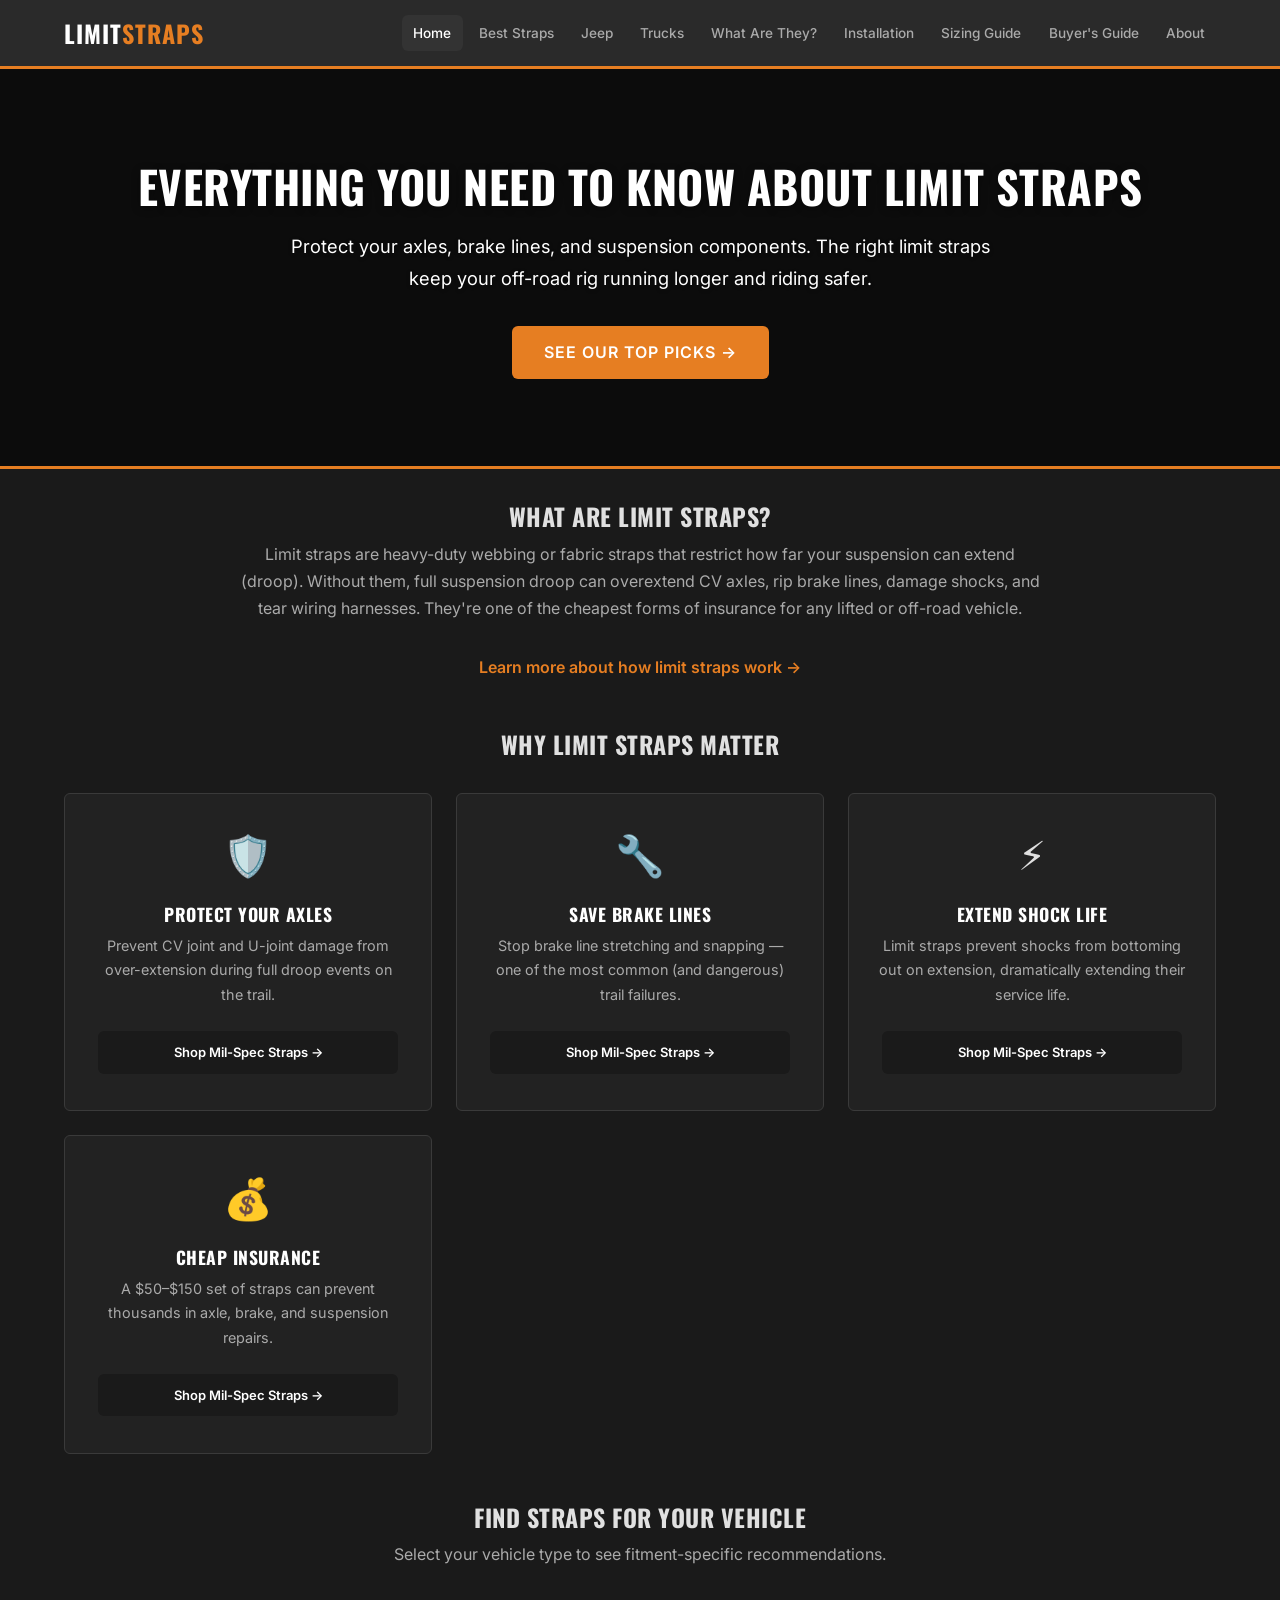
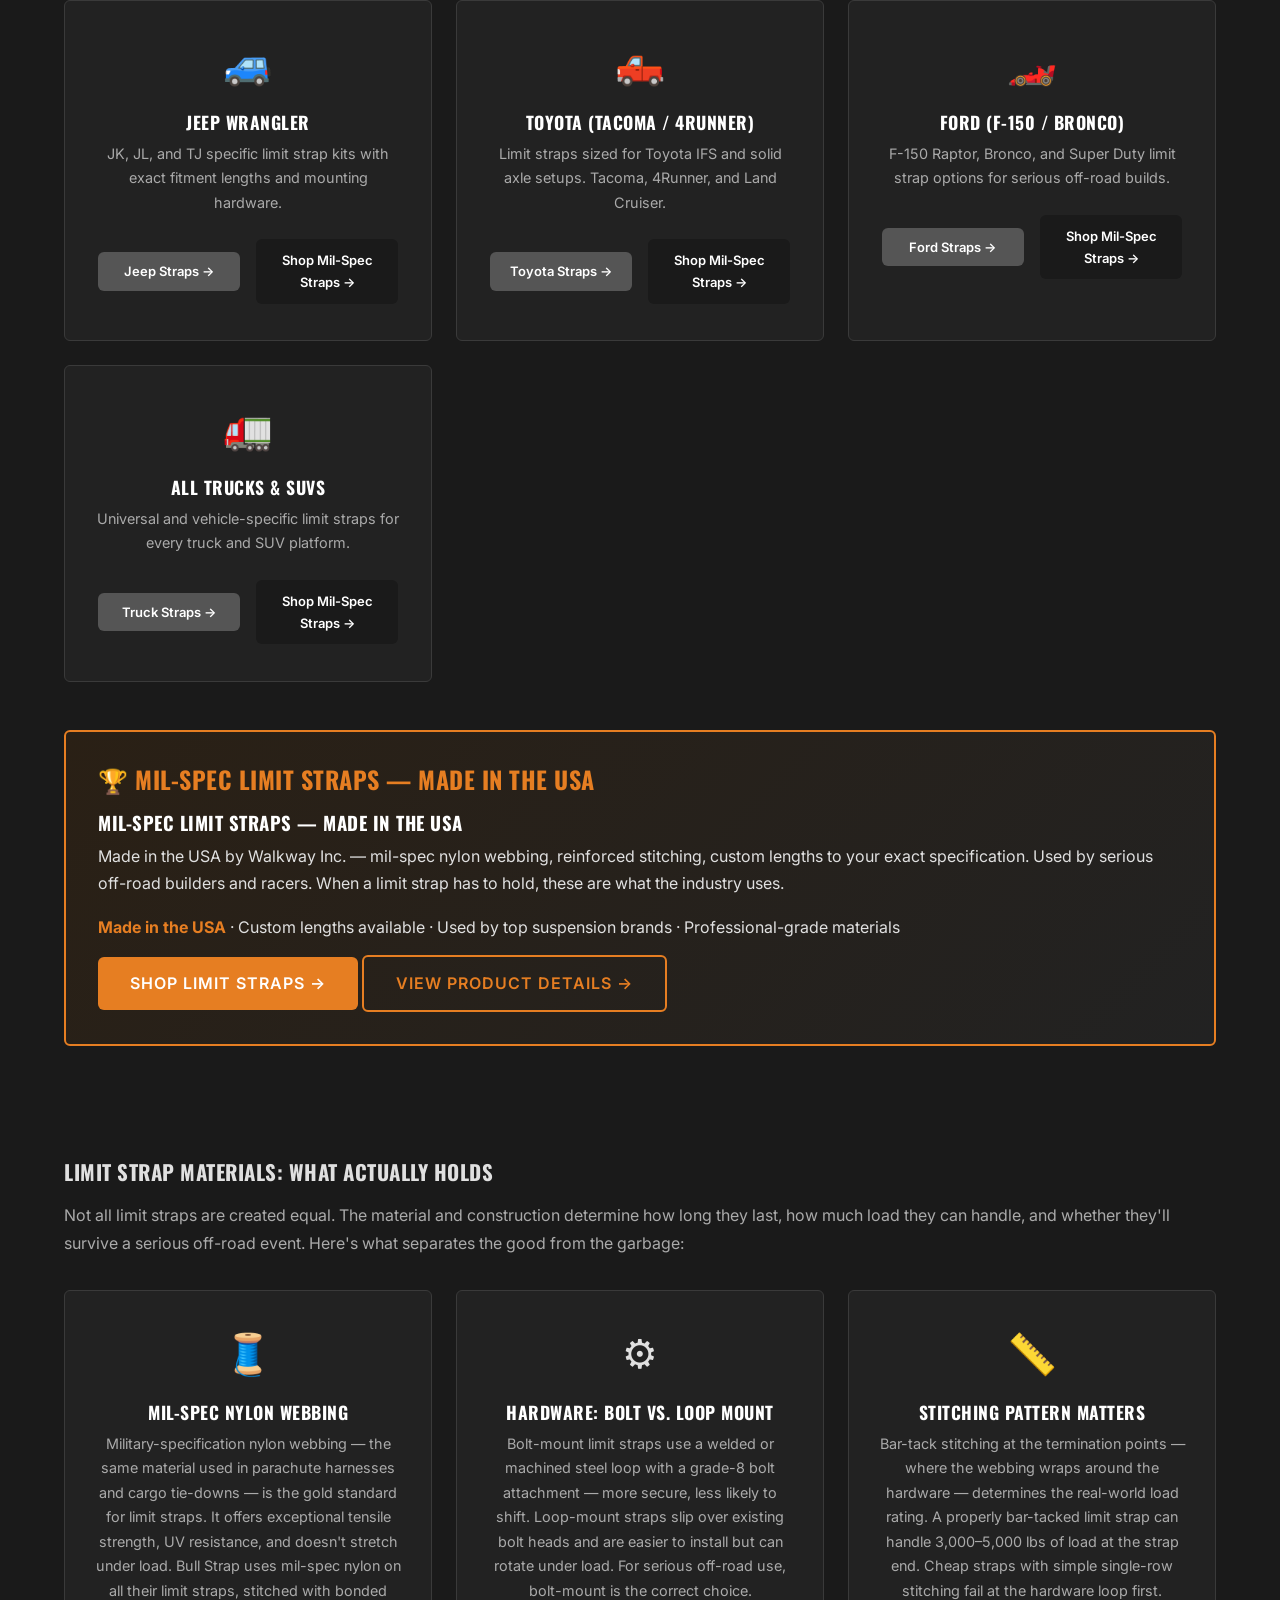
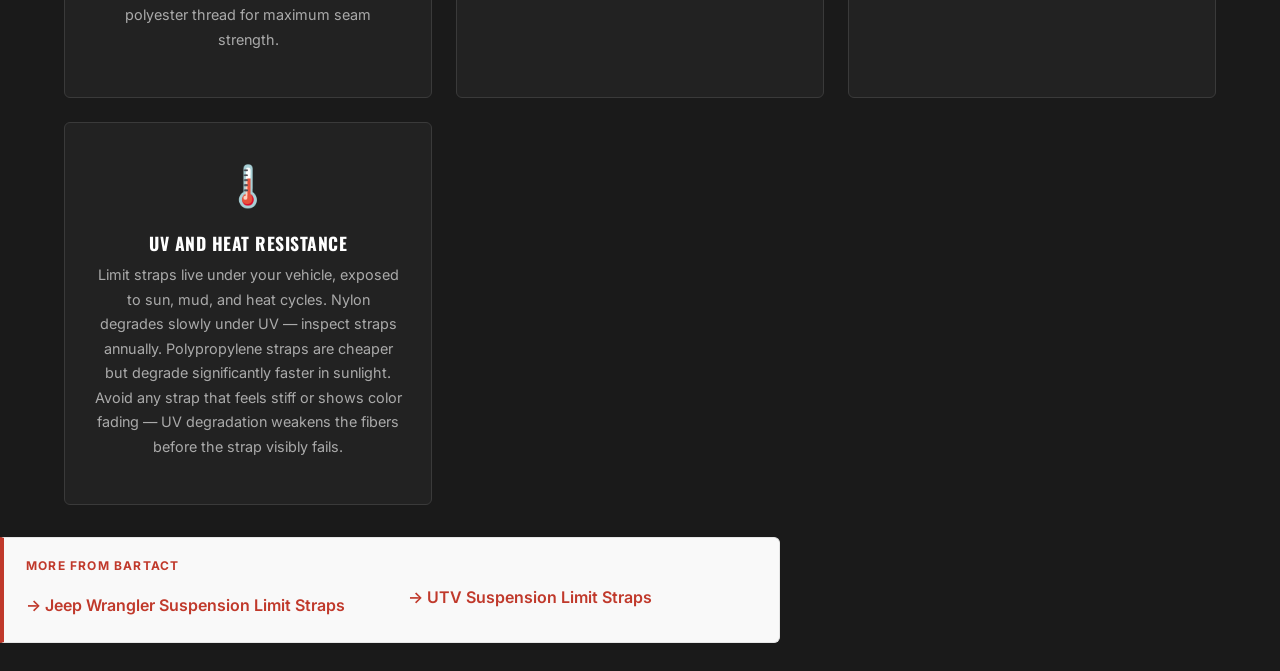
==== index.html @ e8811df6 "Add: Bartact catalog links — storage bags, MOLLE, sun shades, console, limit straps, winch, roll bar" ====
<!DOCTYPE html>

<html lang="en">
<head>
<meta name="description" content="Limit Straps — Everything You Need to Know | LimitStraps.com — Limit Straps — Everything You Need to Know | LimitStraps.com LIMIT STRAPS ☰ Home Best Straps Je">
<meta charset="utf-8"/>
<meta content="width=device-width,initial-scale=1.0" name="viewport"/>
<title>Limit Straps — Everything You Need to Know | LimitStraps.com</title>
<meta content="The complete guide to limit straps for off-road vehicles. Learn what limit straps are, why they matter, and find the best options for Jeeps, trucks, and UTVs." name="description"/>
<link href="https://limitstraps.com/" rel="canonical"/>
<link href="https://fonts.googleapis.com" rel="preconnect"/>
<link href="https://fonts.googleapis.com/css2?family=Inter:wght@400;500;600;700&amp;family=Oswald:wght@400;500;600;700&amp;display=swap" rel="stylesheet"/>
<link href="css/style.css" rel="stylesheet"/>
<meta content="website" property="og:type"/>
<meta content="Limit Straps — Everything You Need to Know" property="og:title"/>
<meta content="https://limitstraps.com/" property="og:url"/>
<meta content="LimitStraps.com" property="og:site_name"/>
<meta content="The complete guide to limit straps for off-road vehicles. Learn what limit straps are, why they matter, and find the best options for Jeeps, trucks, and UTVs." property="og:description"/>
<meta content="summary" name="twitter:card"/>
<script type="application/ld+json">{"@context":"https://schema.org","@type":"WebSite","name":"LimitStraps.com","url":"https://limitstraps.com/","description":"The complete guide to limit straps for off-road vehicles.","publisher":{"@type":"Organization","name":"What Are Best"}}</script>
<style>
/* Buy Button Styles */
.buy-btn{display:inline-block;padding:12px 24px;border-radius:6px;font-weight:700;font-size:15px;text-decoration:none;text-align:center;transition:opacity .2s,transform .1s;margin:8px 4px;cursor:pointer}
.buy-btn:hover{opacity:.85;transform:translateY(-1px)}
.buy-btn-primary{background:#e8600a;color:#fff !important}
.buy-btn-amazon{background:#f0c14b;color:#111 !important;border:1px solid #a88734}
.buy-btn-store{background:#2563eb;color:#fff !important}
.buy-btn-bullstrap{background:#1a1a1a;color:#fff !important}
.card-buttons{display:flex;gap:8px;flex-wrap:wrap;margin-top:10px;align-items:center}
.card-buttons a{flex:1;min-width:120px;text-align:center;font-size:13px;padding:10px 12px}
</style><style>
/* === VISUAL OVERHAUL ENHANCEMENTS === */
html{scroll-behavior:smooth}
.hero{background:linear-gradient(rgba(0,0,0,0.55),rgba(0,0,0,0.55)),url('https://images.pexels.com/photos/12585226/pexels-photo-12585226.jpeg?auto=compress&cs=tinysrgb&w=1400') center/cover no-repeat!important;min-height:400px;display:flex;align-items:center;justify-content:center;flex-direction:column;color:#fff!important;position:relative}
.hero *{color:#fff!important}
.hero h1,.hero h2{text-shadow:0 2px 8px rgba(0,0,0,.4)}
.hero p{text-shadow:0 1px 4px rgba(0,0,0,.3)}
.stars{color:#F59E0B;font-size:1rem;letter-spacing:1px;margin-bottom:4px}
.stars .count{color:#64748b;font-size:.8rem;margin-left:4px;letter-spacing:0}
.pick-badge{display:inline-block;background:linear-gradient(135deg,#E8600A,#F59E0B);color:#fff;padding:4px 12px;border-radius:20px;font-size:.75rem;font-weight:700;text-transform:uppercase;letter-spacing:.5px;margin-bottom:8px}
.card,.cd{transition:transform .2s,box-shadow .2s!important}
.card:hover,.cd:hover{transform:translateY(-3px);box-shadow:0 8px 30px rgba(0,0,0,.12)!important}
.updated-badge{display:inline-block;background:#ECFDF5;color:#065F46;padding:4px 12px;border-radius:20px;font-size:.78rem;font-weight:600;margin:8px 0}
.back-to-top{position:fixed;bottom:24px;right:24px;background:#2563EB;color:#fff;width:44px;height:44px;border-radius:50%;display:flex;align-items:center;justify-content:center;font-size:1.2rem;text-decoration:none!important;box-shadow:0 4px 12px rgba(37,99,235,.4);opacity:0;transition:opacity .3s;z-index:999}
.back-to-top.visible{opacity:1}
header,nav{transition:box-shadow .3s}
header.scrolled,nav.scrolled{box-shadow:0 2px 20px rgba(0,0,0,.1)!important}
.footer-grid{display:grid;grid-template-columns:repeat(auto-fit,minmax(200px,1fr));gap:24px;text-align:left;margin-bottom:24px}
.footer-col h4{font-size:.9rem;margin-bottom:12px;opacity:.9}
.footer-col a{display:block;color:#94A3B8;font-size:.85rem;margin-bottom:6px;text-decoration:none}
.footer-col a:hover{color:#fff}
</style>
<meta property="og:image" content="https://brazenproducts.github.io/elipacko-assets/orange-box.jpg">
<meta property="og:image:width" content="900">
<meta property="og:image:height" content="600">
</head>
<body>
<header class="site-header">
<div class="header-inner">
<a class="logo" href="index.html">LIMIT<span>STRAPS</span></a>
<button aria-expanded="false" aria-label="Toggle navigation" class="nav-toggle">☰</button>
<nav class="main-nav" role="navigation">
<ul>
<li><a class="active" href="index.html">Home</a></li>
<li><a href="best-limit-straps.html">Best Straps</a></li>
<li><a href="jeep-limit-straps.html">Jeep</a></li>
<li><a href="truck-limit-straps.html">Trucks</a></li>
<li><a href="what-are-limit-straps.html">What Are They?</a></li>
<li><a href="limit-strap-installation.html">Installation</a></li>
<li><a href="limit-strap-sizing-guide.html">Sizing Guide</a></li>
<li><a href="buyers-guide.html">Buyer's Guide</a></li>
<li><a href="about.html">About</a></li>
</ul>
</nav>
</div>
</header>
<section class="hero">
<h1>Everything You Need to Know About <span>Limit Straps</span></h1>
<p>Protect your axles, brake lines, and suspension components. The right limit straps keep your off-road rig running longer and riding safer.</p>
<a class="hero-cta" href="best-limit-straps.html">See Our Top Picks →</a>
</section>
<div class="container">
<h2 style="text-align:center;margin-bottom:.5rem;">What Are Limit Straps?</h2>
<p style="text-align:center;max-width:800px;margin:0 auto 2rem;color:var(--text-secondary);">Limit straps are heavy-duty webbing or fabric straps that restrict how far your suspension can extend (droop). Without them, full suspension droop can overextend CV axles, rip brake lines, damage shocks, and tear wiring harnesses. They're one of the cheapest forms of insurance for any lifted or off-road vehicle.</p>
<a href="what-are-limit-straps.html" style="display:block;text-align:center;margin-bottom:3rem;color:var(--accent);font-weight:600;">Learn more about how limit straps work →</a>
<h2 style="text-align:center;margin-bottom:.5rem;">Why Limit Straps Matter</h2>
<div class="category-grid" style="margin-bottom:3rem;">
<div class="cat-card">
<div class="icon">🛡️</div>
<h3>Protect Your Axles</h3>
<p>Prevent CV joint and U-joint damage from over-extension during full droop events on the trail.</p>
<div class="card-buttons"><a class="buy-btn buy-btn-bullstrap" href="https://bullstrap.com/collections/limit-straps" rel="nofollow noopener" target="_blank">Shop Mil-Spec Straps →</a></div></div>
<div class="cat-card">
<div class="icon">🔧</div>
<h3>Save Brake Lines</h3>
<p>Stop brake line stretching and snapping — one of the most common (and dangerous) trail failures.</p>
<div class="card-buttons"><a class="buy-btn buy-btn-bullstrap" href="https://bullstrap.com/collections/limit-straps" rel="nofollow noopener" target="_blank">Shop Mil-Spec Straps →</a></div></div>
<div class="cat-card">
<div class="icon">⚡</div>
<h3>Extend Shock Life</h3>
<p>Limit straps prevent shocks from bottoming out on extension, dramatically extending their service life.</p>
<div class="card-buttons"><a class="buy-btn buy-btn-bullstrap" href="https://bullstrap.com/collections/limit-straps" rel="nofollow noopener" target="_blank">Shop Mil-Spec Straps →</a></div></div>
<div class="cat-card">
<div class="icon">💰</div>
<h3>Cheap Insurance</h3>
<p>A $50–$150 set of straps can prevent thousands in axle, brake, and suspension repairs.</p>
<div class="card-buttons"><a class="buy-btn buy-btn-bullstrap" href="https://bullstrap.com/collections/limit-straps" rel="nofollow noopener" target="_blank">Shop Mil-Spec Straps →</a></div></div>
</div>
<h2 style="text-align:center;margin-bottom:.5rem;">Find Straps for Your Vehicle</h2>
<p style="text-align:center;color:var(--text-secondary);margin-bottom:1.5rem;">Select your vehicle type to see fitment-specific recommendations.</p>
<div class="category-grid">
<div class="cat-card">
<div class="icon">🚙</div>
<h3>Jeep Wrangler</h3>
<p>JK, JL, and TJ specific limit strap kits with exact fitment lengths and mounting hardware.</p>
<div class="card-buttons"><a class="buy-btn buy-btn-store" href="jeep-limit-straps.html" style="background:#555;font-size:13px;padding:8px 12px">Jeep Straps →</a><a class="buy-btn buy-btn-bullstrap" href="https://bullstrap.com/collections/limit-straps" rel="nofollow noopener" target="_blank">Shop Mil-Spec Straps →</a></div>
</div>
<div class="cat-card">
<div class="icon">🛻</div>
<h3>Toyota (Tacoma / 4Runner)</h3>
<p>Limit straps sized for Toyota IFS and solid axle setups. Tacoma, 4Runner, and Land Cruiser.</p>
<div class="card-buttons"><a class="buy-btn buy-btn-store" href="truck-limit-straps.html" style="background:#555;font-size:13px;padding:8px 12px">Toyota Straps →</a><a class="buy-btn buy-btn-bullstrap" href="https://bullstrap.com/collections/limit-straps" rel="nofollow noopener" target="_blank">Shop Mil-Spec Straps →</a></div>
</div>
<div class="cat-card">
<div class="icon">🏎️</div>
<h3>Ford (F-150 / Bronco)</h3>
<p>F-150 Raptor, Bronco, and Super Duty limit strap options for serious off-road builds.</p>
<div class="card-buttons"><a class="buy-btn buy-btn-store" href="truck-limit-straps.html" style="background:#555;font-size:13px;padding:8px 12px">Ford Straps →</a><a class="buy-btn buy-btn-bullstrap" href="https://bullstrap.com/collections/limit-straps" rel="nofollow noopener" target="_blank">Shop Mil-Spec Straps →</a></div>
</div>
<div class="cat-card">
<div class="icon">🚛</div>
<h3>All Trucks &amp; SUVs</h3>
<p>Universal and vehicle-specific limit straps for every truck and SUV platform.</p>
<div class="card-buttons"><a class="buy-btn buy-btn-store" href="truck-limit-straps.html" style="background:#555;font-size:13px;padding:8px 12px">Truck Straps →</a><a class="buy-btn buy-btn-bullstrap" href="https://bullstrap.com/collections/limit-straps" rel="nofollow noopener" target="_blank">Shop Mil-Spec Straps →</a></div>
</div>
</div>
<div class="featured-section" style="margin-top:3rem;">
<h2>🏆 Mil-Spec Limit Straps — Made in the USA</h2>
<h3>Mil-Spec Limit Straps — Made in the USA</h3>
<p>Made in the USA by Walkway Inc. — mil-spec nylon webbing, reinforced stitching, custom lengths to your exact specification. Used by serious off-road builders and racers. When a limit strap has to hold, these are what the industry uses.</p>
<p style="margin-top:1rem;"><strong style="color:var(--accent);">Made in the USA</strong> · Custom lengths available · Used by top suspension brands · Professional-grade materials</p>
<a class="hero-cta" href="https://bullstrap.com/collections/limit-straps" rel="noopener" style="margin-top:1rem;" target="_blank">Shop Limit Straps →</a>
<a class="hero-cta" href="https://bullstrap.com/products/limit-straps-bullstrap" rel="noopener" style="margin-top:.5rem;background:transparent;border:2px solid var(--accent);color:var(--accent);" target="_blank">View Product Details →</a>
</div>
</div>
<section style="max-width:var(--max-width);margin:3rem auto 0;padding:0 1.5rem">
<h2 style="font-size:1.3rem;font-weight:800;margin-bottom:1rem;">Limit Strap Materials: What Actually Holds</h2>
<p style="color:var(--text-secondary);line-height:1.8;margin-bottom:1rem;">Not all limit straps are created equal. The material and construction determine how long they last, how much load they can handle, and whether they'll survive a serious off-road event. Here's what separates the good from the garbage:</p>
<div class="category-grid" style="margin-bottom:2rem;">
<div class="cat-card">
<div class="icon">🧵</div>
<h3>Mil-Spec Nylon Webbing</h3>
<p>Military-specification nylon webbing — the same material used in parachute harnesses and cargo tie-downs — is the gold standard for limit straps. It offers exceptional tensile strength, UV resistance, and doesn't stretch under load. Bull Strap uses mil-spec nylon on all their limit straps, stitched with bonded polyester thread for maximum seam strength.</p>
</div>
<div class="cat-card">
<div class="icon">⚙️</div>
<h3>Hardware: Bolt vs. Loop Mount</h3>
<p>Bolt-mount limit straps use a welded or machined steel loop with a grade-8 bolt attachment — more secure, less likely to shift. Loop-mount straps slip over existing bolt heads and are easier to install but can rotate under load. For serious off-road use, bolt-mount is the correct choice.</p>
</div>
<div class="cat-card">
<div class="icon">📏</div>
<h3>Stitching Pattern Matters</h3>
<p>Bar-tack stitching at the termination points — where the webbing wraps around the hardware — determines the real-world load rating. A properly bar-tacked limit strap can handle 3,000–5,000 lbs of load at the strap end. Cheap straps with simple single-row stitching fail at the hardware loop first.</p>
</div>
<div class="cat-card">
<div class="icon">🌡️</div>
<h3>UV and Heat Resistance</h3>
<p>Limit straps live under your vehicle, exposed to sun, mud, and heat cycles. Nylon degrades slowly under UV — inspect straps annually. Polypropylene straps are cheaper but degrade significantly faster in sunlight. Avoid any strap that feels stiff or shows color fading — UV degradation weakens the fibers before the strap visibly fails.</p>
</div>
</div>


</section>

<aside style="background:#f9f9f9;border:1px solid #e5e5e5;border-left:4px solid #c0392b;padding:18px 22px;border-radius:0 6px 6px 0;margin:28px 0;max-width:780px">
  <p style="font-size:.75rem;font-weight:700;text-transform:uppercase;letter-spacing:.1em;color:#c0392b;margin:0 0 8px 0">More from Bartact</p>
  <ul style="list-style:none;padding:0;margin:0;columns:2;column-gap:2rem">
      <li style="margin:.5rem 0"><a href="https://bartact.com/collections/jeep-wrangler-suspension-limit-straps" style="color:#c0392b;font-weight:600;text-decoration:none">→ Jeep Wrangler Suspension Limit Straps</a></li>
      <li style="margin:.5rem 0"><a href="https://bartact.com/collections/utvs-buggies-rails-suspension-limit-straps" style="color:#c0392b;font-weight:600;text-decoration:none">→ UTV Suspension Limit Straps</a></li>
  </ul>
</aside>
</main>
</body>
</html>
---- css/style.css ----
/* ===== RESET & BASE ===== */
*,*::before,*::after{box-sizing:border-box;margin:0;padding:0}
:root{
  --charcoal:#1a1a1a;
  --charcoal-light:#2a2a2a;
  --charcoal-mid:#333;
  --accent:#e67e22;
  --accent-dark:#cf6d17;
  --accent-light:#f39c12;
  --text-primary:#e0e0e0;
  --text-secondary:#aaa;
  --text-muted:#777;
  --white:#fff;
  --border-color:#3a3a3a;
  --card-bg:#222;
  --font-main:'Inter',system-ui,-apple-system,sans-serif;
  --font-heading:'Oswald',system-ui,sans-serif;
  --max-width:1200px;
  --radius:6px;
}
html{scroll-behavior:smooth;font-size:16px}
body{font-family:var(--font-main);background:var(--charcoal);color:var(--text-primary);line-height:1.7;-webkit-font-smoothing:antialiased}
a{color:var(--accent-light);text-decoration:none;transition:color .2s}
a:hover{color:var(--accent)}
img{max-width:100%;height:auto;display:block}
h1,h2,h3,h4,h5{font-family:var(--font-heading);text-transform:uppercase;letter-spacing:.5px;line-height:1.3}

/* ===== BREADCRUMBS ===== */
.breadcrumbs{max-width:var(--max-width);margin:0 auto;padding:.8rem 1.5rem;font-size:.82rem;color:var(--text-muted)}
.breadcrumbs a{color:var(--text-secondary)}
.breadcrumbs a:hover{color:var(--accent)}
.breadcrumbs span{margin:0 .3rem}

/* ===== HEADER / NAV ===== */
.site-header{background:var(--charcoal-light);border-bottom:3px solid var(--accent);position:sticky;top:0;z-index:1000;backdrop-filter:blur(10px)}
.header-inner{max-width:var(--max-width);margin:0 auto;padding:.8rem 1.5rem;display:flex;align-items:center;justify-content:space-between}
.logo{font-family:var(--font-heading);font-size:1.5rem;color:var(--white);font-weight:700;letter-spacing:1px}
.logo span{color:var(--accent)}
.nav-toggle{display:none;background:none;border:none;color:var(--white);font-size:1.5rem;cursor:pointer}
.main-nav ul{list-style:none;display:flex;gap:.3rem;flex-wrap:wrap}
.main-nav a{display:block;padding:.4rem .7rem;color:var(--text-secondary);font-size:.85rem;font-weight:500;border-radius:var(--radius);transition:all .2s}
.main-nav a:hover,.main-nav a.active{color:var(--white);background:var(--charcoal-mid)}

/* ===== HERO ===== */
.hero{background:linear-gradient(135deg,var(--charcoal) 0%,var(--charcoal-light) 50%,#1c1c1c 100%);padding:4rem 1.5rem;text-align:center;border-bottom:3px solid var(--accent)}
.hero h1{font-size:2.8rem;color:var(--white);margin-bottom:1rem}
.hero h1 span{color:var(--accent)}
.hero p{font-size:1.15rem;color:var(--text-secondary);max-width:700px;margin:0 auto 2rem}
.hero-cta{display:inline-block;background:var(--accent);color:var(--white);padding:.8rem 2rem;border-radius:var(--radius);font-weight:600;font-size:1rem;transition:all .2s;text-transform:uppercase;letter-spacing:1px}
.hero-cta:hover{background:var(--accent-dark);color:var(--white);transform:translateY(-2px);box-shadow:0 4px 15px rgba(230,126,34,.4)}

/* ===== PAGE HERO (article pages) ===== */
.page-hero{background:linear-gradient(135deg,var(--charcoal) 0%,var(--charcoal-light) 100%);padding:3rem 1.5rem;text-align:center;border-bottom:3px solid var(--accent)}
.page-hero h1{font-size:2.2rem;color:var(--white);margin-bottom:.5rem}
.page-hero .subtitle{color:var(--text-secondary);font-size:1.05rem}

/* ===== CONTENT ===== */
.container{max-width:var(--max-width);margin:0 auto;padding:2rem 1.5rem}
.content-grid{display:grid;grid-template-columns:1fr 300px;gap:2.5rem;align-items:start}
.article-content{min-width:0}
.article-content h2{font-size:1.6rem;color:var(--white);margin:2rem 0 1rem;padding-bottom:.5rem;border-bottom:2px solid var(--accent)}
.article-content h3{font-size:1.2rem;color:var(--accent-light);margin:1.5rem 0 .7rem}
.article-content p{margin-bottom:1rem;color:var(--text-primary)}
.article-content ul,.article-content ol{margin:0 0 1rem 1.5rem;color:var(--text-primary)}
.article-content li{margin-bottom:.4rem}

/* ===== PRODUCT CARDS ===== */
.product-card{background:var(--card-bg);border:1px solid var(--border-color);border-radius:var(--radius);padding:1.5rem;margin-bottom:1.5rem;transition:border-color .2s,transform .2s}
.product-card:hover{border-color:var(--accent);transform:translateY(-2px)}
.product-card .card-badge{display:inline-block;background:var(--accent);color:var(--white);font-size:.75rem;font-weight:700;padding:.2rem .6rem;border-radius:3px;margin-bottom:.8rem;text-transform:uppercase;letter-spacing:.5px}
.product-card .card-badge.usa{background:#27ae60}
.product-card h3{font-size:1.25rem;color:var(--white);margin-bottom:.5rem;font-family:var(--font-heading)}
.product-card .rating{color:var(--accent-light);font-size:.9rem;margin-bottom:.5rem}
.product-card .price{font-size:1.1rem;color:var(--accent);font-weight:700;margin-bottom:.7rem}
.product-card p{font-size:.95rem;color:var(--text-secondary);margin-bottom:1rem}
.product-card .btn-primary{display:inline-block;background:var(--accent);color:var(--white);padding:.5rem 1.2rem;border-radius:var(--radius);font-weight:600;font-size:.85rem;transition:all .2s;margin-right:.5rem}
.product-card .btn-primary:hover{background:var(--accent-dark);color:var(--white)}
.product-card .btn-amazon{display:inline-block;background:var(--charcoal-mid);color:var(--text-primary);padding:.5rem 1.2rem;border-radius:var(--radius);font-weight:600;font-size:.85rem;transition:all .2s;border:1px solid var(--border-color)}
.product-card .btn-amazon:hover{background:var(--accent);color:var(--white);border-color:var(--accent)}

/* ===== CATEGORY CARDS (homepage) ===== */
.category-grid{display:grid;grid-template-columns:repeat(auto-fill,minmax(280px,1fr));gap:1.5rem;margin:2rem 0}
.cat-card{background:var(--card-bg);border:1px solid var(--border-color);border-radius:var(--radius);padding:1.8rem;text-align:center;transition:all .2s}
.cat-card:hover{border-color:var(--accent);transform:translateY(-3px);box-shadow:0 8px 25px rgba(0,0,0,.3)}
.cat-card .icon{font-size:2.5rem;margin-bottom:.8rem}
.cat-card h3{font-size:1.1rem;color:var(--white);margin-bottom:.5rem}
.cat-card p{font-size:.9rem;color:var(--text-secondary);margin-bottom:1rem}
.cat-card a{color:var(--accent-light);font-weight:600;font-size:.9rem}

/* ===== FEATURED SECTION ===== */
.featured-section{background:linear-gradient(135deg,#2a2015 0%,var(--card-bg) 100%);border:2px solid var(--accent);border-radius:var(--radius);padding:2rem;margin:2rem 0}
.featured-section h2{color:var(--accent);margin-bottom:1rem;border:none;padding:0}
.featured-section h3{color:var(--white);margin-bottom:.5rem}
.featured-section p{color:var(--text-primary)}

/* ===== COMPARISON TABLE ===== */
.comparison-table{width:100%;border-collapse:collapse;margin:1.5rem 0;font-size:.9rem}
.comparison-table th{background:var(--accent);color:var(--white);padding:.7rem;text-align:left;font-family:var(--font-heading);text-transform:uppercase;font-size:.8rem;letter-spacing:.5px}
.comparison-table td{padding:.7rem;border-bottom:1px solid var(--border-color);color:var(--text-primary)}
.comparison-table tr:hover td{background:var(--charcoal-mid)}
.comparison-table .winner{color:var(--accent-light);font-weight:700}

/* ===== SIDEBAR ===== */
.sidebar .widget{background:var(--card-bg);border:1px solid var(--border-color);border-radius:var(--radius);padding:1.3rem;margin-bottom:1.5rem}
.sidebar .widget h4{font-family:var(--font-heading);color:var(--white);font-size:1rem;margin-bottom:.8rem;padding-bottom:.4rem;border-bottom:2px solid var(--accent)}
.sidebar .widget ul{list-style:none}
.sidebar .widget li{margin-bottom:.5rem}
.sidebar .widget a{color:var(--text-secondary);font-size:.9rem}
.sidebar .widget a:hover{color:var(--accent-light)}

/* ===== PROS/CONS ===== */
.pros-cons{display:grid;grid-template-columns:1fr 1fr;gap:1rem;margin:1rem 0}
.pros,.cons{padding:1rem;border-radius:var(--radius)}
.pros{background:rgba(39,174,96,.1);border:1px solid rgba(39,174,96,.3)}
.cons{background:rgba(230,126,34,.1);border:1px solid rgba(230,126,34,.3)}
.pros h4{color:#27ae60;margin-bottom:.5rem}
.cons h4{color:var(--accent);margin-bottom:.5rem}
.pros li,.cons li{font-size:.9rem;margin-bottom:.3rem}

/* ===== VERDICT BOX ===== */
.verdict-box{background:linear-gradient(135deg,var(--charcoal-mid),var(--card-bg));border:2px solid var(--accent);border-radius:var(--radius);padding:1.5rem;margin:1.5rem 0}
.verdict-box h3{color:var(--accent-light);margin-bottom:.5rem}
.verdict-box p{color:var(--text-primary)}

/* ===== STEP CARDS ===== */
.step-card{background:var(--card-bg);border:1px solid var(--border-color);border-radius:var(--radius);padding:1.5rem;margin-bottom:1.5rem;border-left:4px solid var(--accent)}
.step-card .step-number{display:inline-block;background:var(--accent);color:var(--white);width:32px;height:32px;border-radius:50%;text-align:center;line-height:32px;font-weight:700;font-size:.9rem;margin-bottom:.8rem}
.step-card h3{color:var(--white);margin-bottom:.5rem;font-size:1.1rem}
.step-card p{color:var(--text-secondary);font-size:.95rem}

/* ===== INFO BOX ===== */
.info-box{background:rgba(230,126,34,.08);border:1px solid rgba(230,126,34,.3);border-radius:var(--radius);padding:1.2rem;margin:1.5rem 0}
.info-box h4{color:var(--accent);margin-bottom:.4rem}
.info-box p{color:var(--text-primary);font-size:.95rem;margin:0}

/* ===== FOOTER ===== */
.site-footer{background:var(--charcoal-light);border-top:3px solid var(--accent);padding:2rem 1.5rem;margin-top:3rem}
.footer-inner{max-width:var(--max-width);margin:0 auto;display:grid;grid-template-columns:repeat(auto-fit,minmax(250px,1fr));gap:2rem}
.footer-col h4{font-family:var(--font-heading);color:var(--white);margin-bottom:.8rem;font-size:.95rem}
.footer-col p,.footer-col a{font-size:.85rem;color:var(--text-muted)}
.footer-col ul{list-style:none}
.footer-col li{margin-bottom:.4rem}
.footer-col a:hover{color:var(--accent-light)}
.affiliate-disclosure{background:var(--charcoal);border:1px solid var(--border-color);border-radius:var(--radius);padding:1rem;margin-top:1.5rem;max-width:var(--max-width);margin-left:auto;margin-right:auto}
.affiliate-disclosure p{font-size:.8rem;color:var(--text-muted);text-align:center}
.footer-bottom{text-align:center;padding-top:1.5rem;margin-top:1.5rem;border-top:1px solid var(--border-color);max-width:var(--max-width);margin-left:auto;margin-right:auto}
.footer-bottom p{font-size:.8rem;color:var(--text-muted)}
.network-links{background:#1a1a1a;padding:1.2rem;text-align:center;font-size:.82rem;color:#888;border-top:1px solid #333}
.network-links strong{color:#ccc}
.network-links a{color:#aaa;margin:0 .5rem}
.network-links a:hover{color:var(--accent)}

/* ===== CROSS LINKS ===== */
.cross-links-box{background:var(--card-bg);border:1px solid var(--border-color);border-radius:var(--radius);padding:1.2rem 1.5rem;margin:2rem 0}
.cross-links-box strong{font-size:.95rem;color:var(--white)}
.cross-links-box ul{margin:.6rem 0 0 1.2rem;font-size:.92rem;line-height:1.8}
.cross-links-box a{color:var(--text-secondary)}
.cross-links-box a:hover{color:var(--accent)}

/* ===== RESPONSIVE ===== */
@media(max-width:900px){
  .content-grid{grid-template-columns:1fr}
  .sidebar{order:-1}
  .pros-cons{grid-template-columns:1fr}
}
@media(max-width:768px){
  .nav-toggle{display:block}
  .main-nav{display:none;position:absolute;top:100%;left:0;right:0;background:var(--charcoal-light);border-bottom:3px solid var(--accent);padding:1rem}
  .main-nav.open{display:block}
  .main-nav ul{flex-direction:column;gap:0}
  .main-nav a{padding:.7rem 1rem;border-radius:0;border-bottom:1px solid var(--border-color)}
  .hero h1{font-size:1.8rem}
  .page-hero h1{font-size:1.6rem}
  .header-inner{position:relative}
  .category-grid{grid-template-columns:1fr}
  .comparison-table{font-size:.8rem}
  .comparison-table th,.comparison-table td{padding:.5rem}
}
@media(max-width:480px){
  .hero{padding:2.5rem 1rem}
}


/* Buy Button Styles */
.buy-btn{display:inline-block;padding:12px 24px;border-radius:6px;font-weight:700;font-size:15px;text-decoration:none;text-align:center;transition:opacity .2s,transform .1s;margin:8px 4px;cursor:pointer}
.buy-btn:hover{opacity:.85;transform:translateY(-1px)}
.buy-btn-primary{background:#e8600a;color:#fff !important}
.buy-btn-amazon{background:#f0c14b;color:#111 !important;border:1px solid #a88734}
.buy-btn-store{background:#2563eb;color:#fff !important}
.buy-btn-bullstrap{background:#1a1a1a;color:#fff !important}
.card-buttons{display:flex;gap:8px;flex-wrap:wrap;margin-top:10px;align-items:center}
.card-buttons a{flex:1;min-width:120px;text-align:center;font-size:13px;padding:10px 12px}
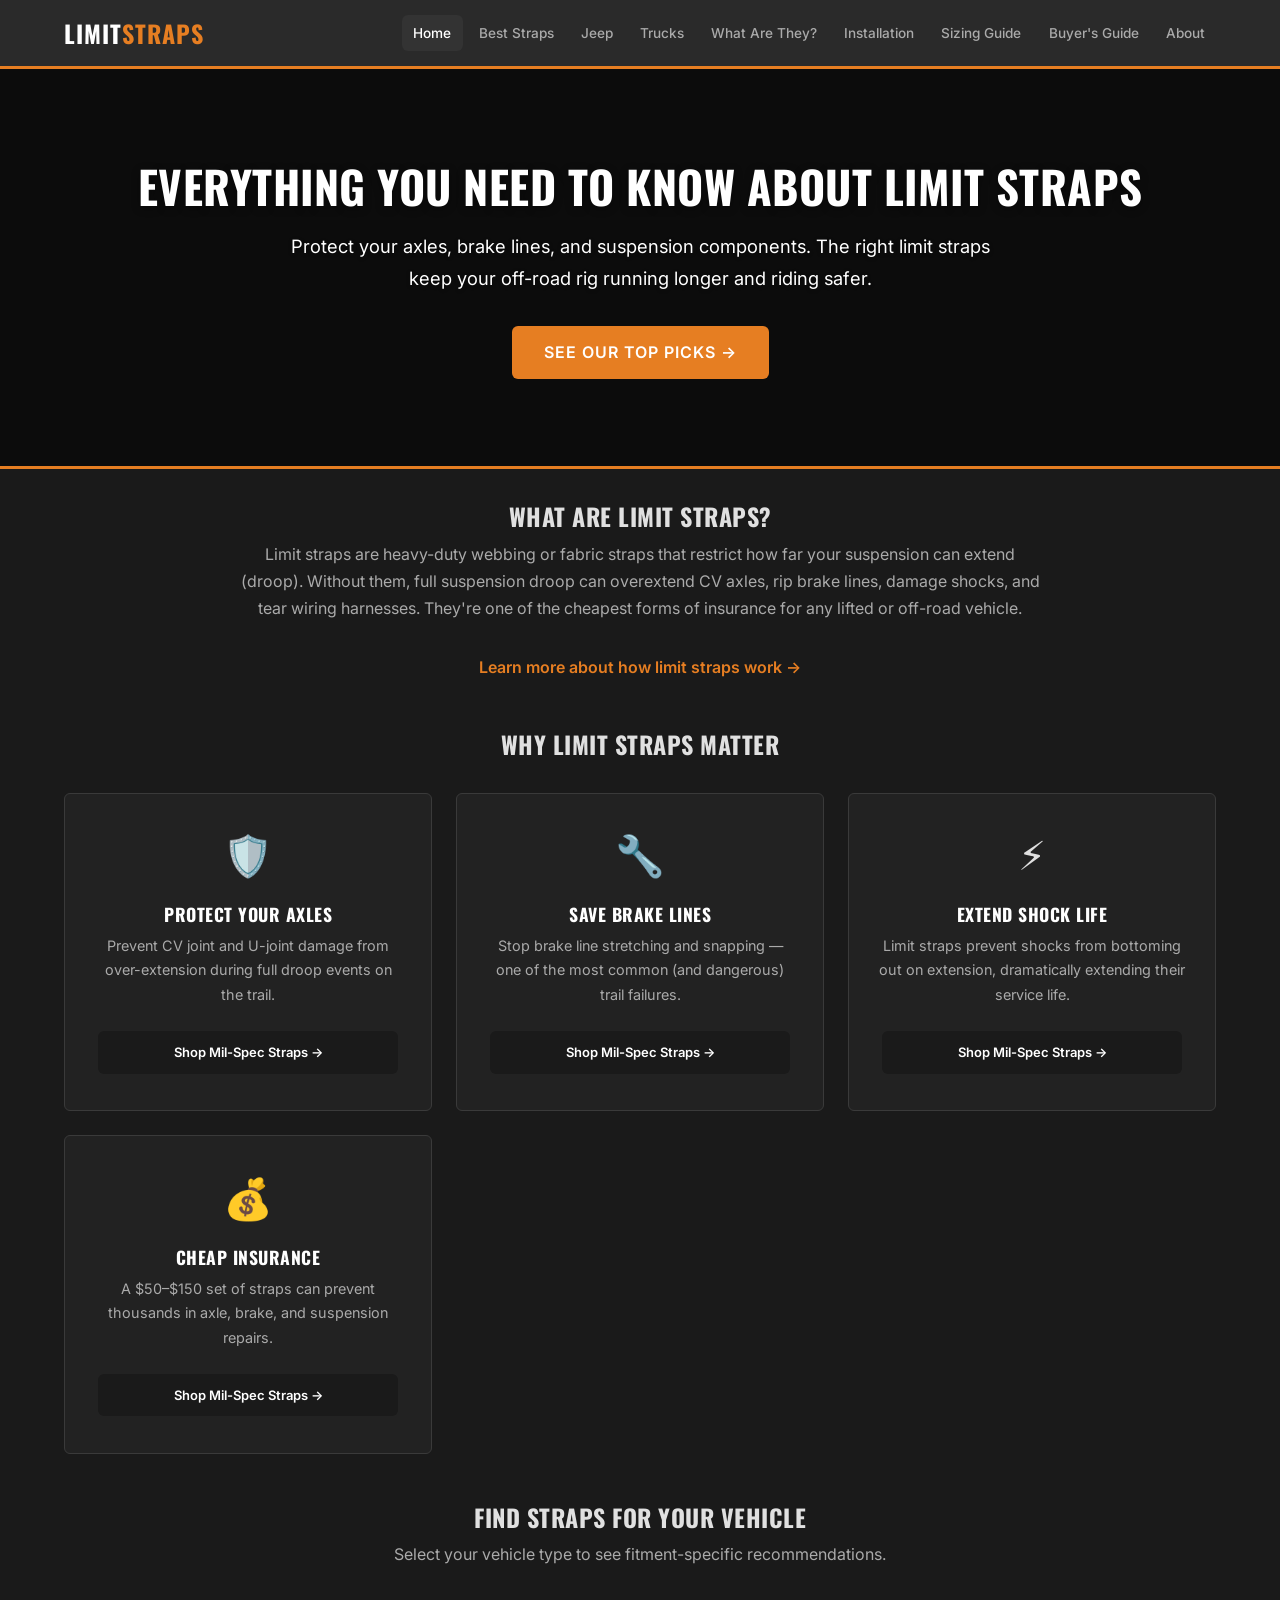
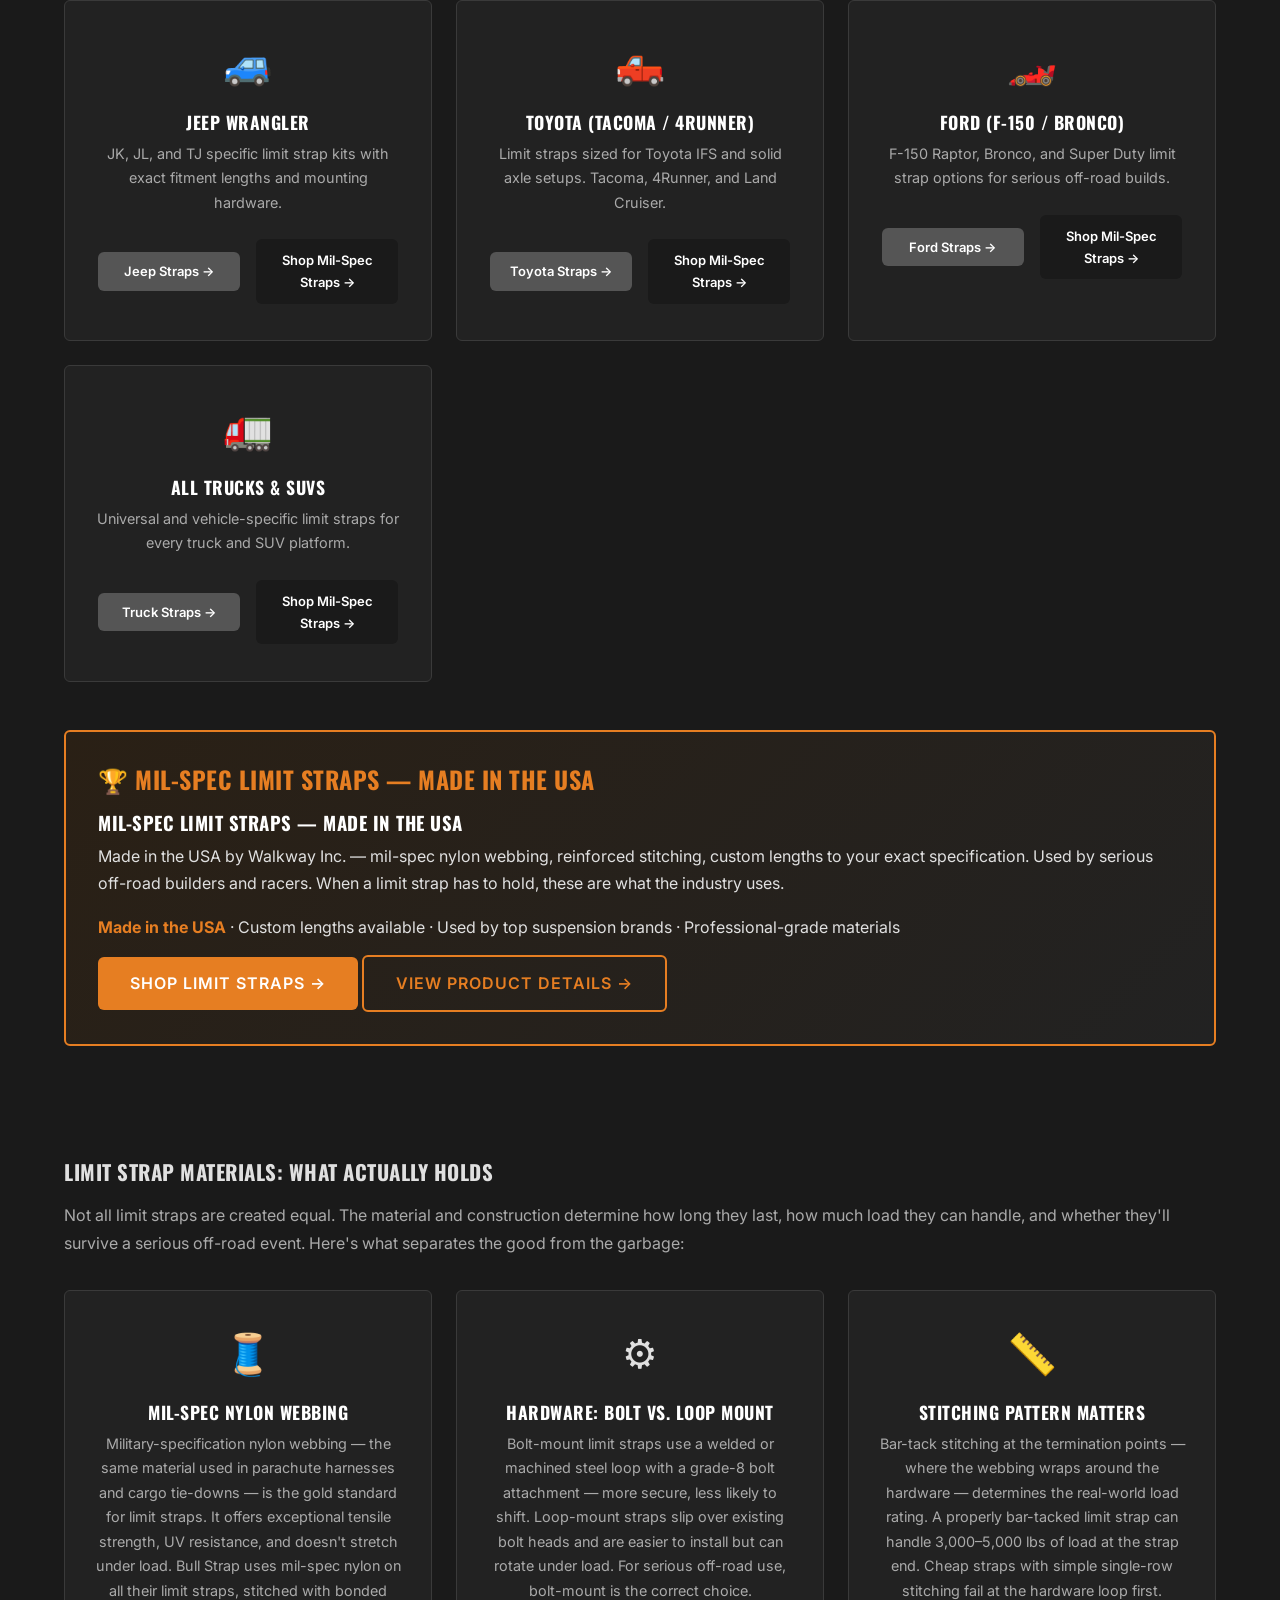
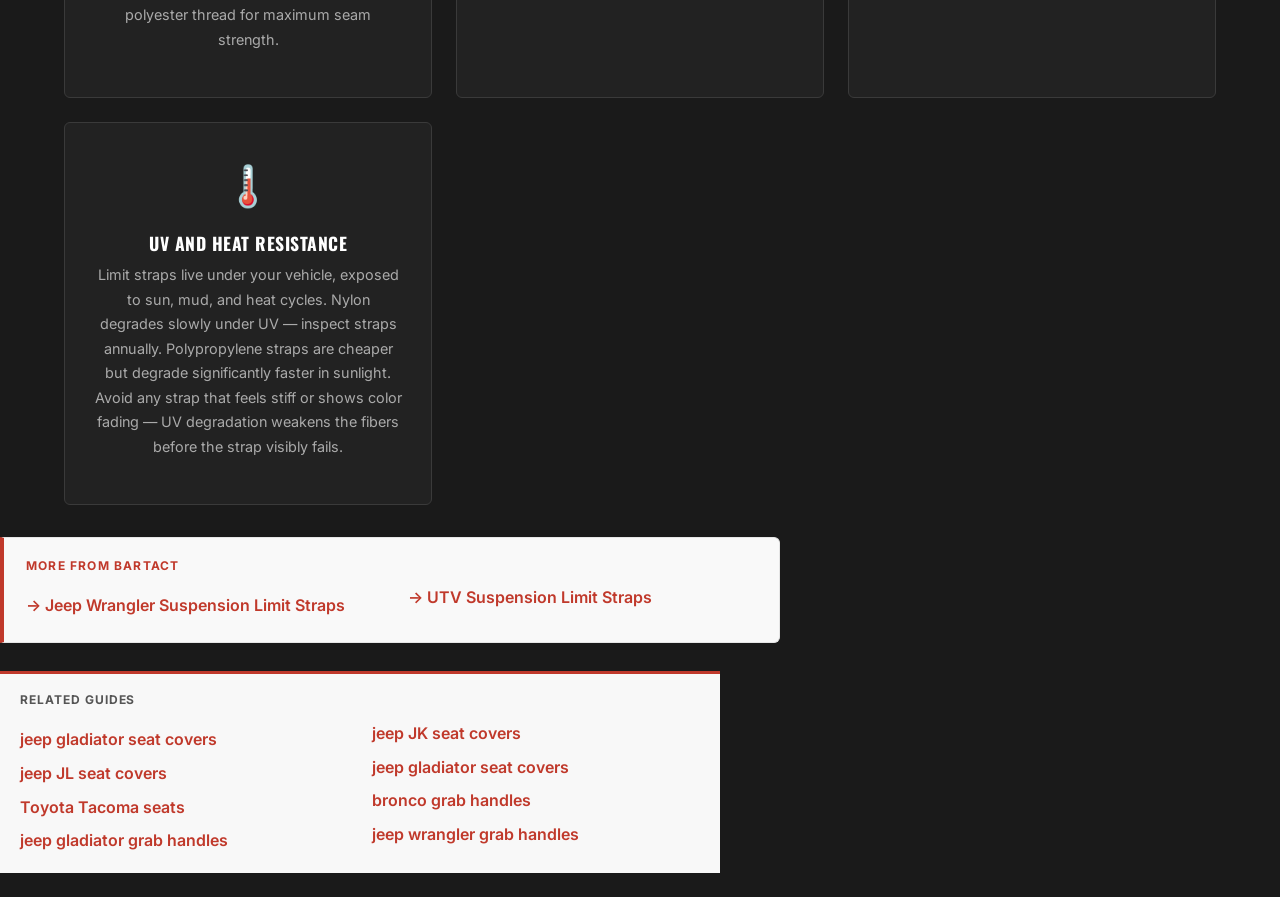
==== commit eab08784: "Add: cross-links to near-page-1 affiliate sites (internal ranking push)" ====
--- a/index.html
+++ b/index.html
@@ -180,5 +180,20 @@
   </ul>
 </aside>
 </main>
+
+<nav aria-label="Related resources" style="background:#f8f8f8;border-top:3px solid #c0392b;padding:16px 20px;margin:24px 0;max-width:720px">
+  <p style="font-size:.75rem;font-weight:700;text-transform:uppercase;letter-spacing:.08em;color:#555;margin:0 0 10px 0">Related Guides</p>
+  <ul style="list-style:none;padding:0;margin:0;columns:2;column-gap:1.5rem">
+    <li style="margin:.4rem 0"><a href="https://gladiatorseatcover.com/" style="color:#c0392b;font-weight:600;text-decoration:none">jeep gladiator seat covers</a></li>
+    <li style="margin:.4rem 0"><a href="https://jlseatcover.com/" style="color:#c0392b;font-weight:600;text-decoration:none">jeep JL seat covers</a></li>
+    <li style="margin:.4rem 0"><a href="https://tacomaseats.com/" style="color:#c0392b;font-weight:600;text-decoration:none">Toyota Tacoma seats</a></li>
+    <li style="margin:.4rem 0"><a href="https://gladiatorgrabhandle.com/" style="color:#c0392b;font-weight:600;text-decoration:none">jeep gladiator grab handles</a></li>
+    <li style="margin:.4rem 0"><a href="https://jkseatcovers.com/" style="color:#c0392b;font-weight:600;text-decoration:none">jeep JK seat covers</a></li>
+    <li style="margin:.4rem 0"><a href="https://jtseatcovers.com/" style="color:#c0392b;font-weight:600;text-decoration:none">jeep gladiator seat covers</a></li>
+    <li style="margin:.4rem 0"><a href="https://broncograbhandles.com/" style="color:#c0392b;font-weight:600;text-decoration:none">bronco grab handles</a></li>
+    <li style="margin:.4rem 0"><a href="https://wranglergrabhandles.com/" style="color:#c0392b;font-weight:600;text-decoration:none">jeep wrangler grab handles</a></li>
+  </ul>
+</nav>
+
 </body>
 </html>
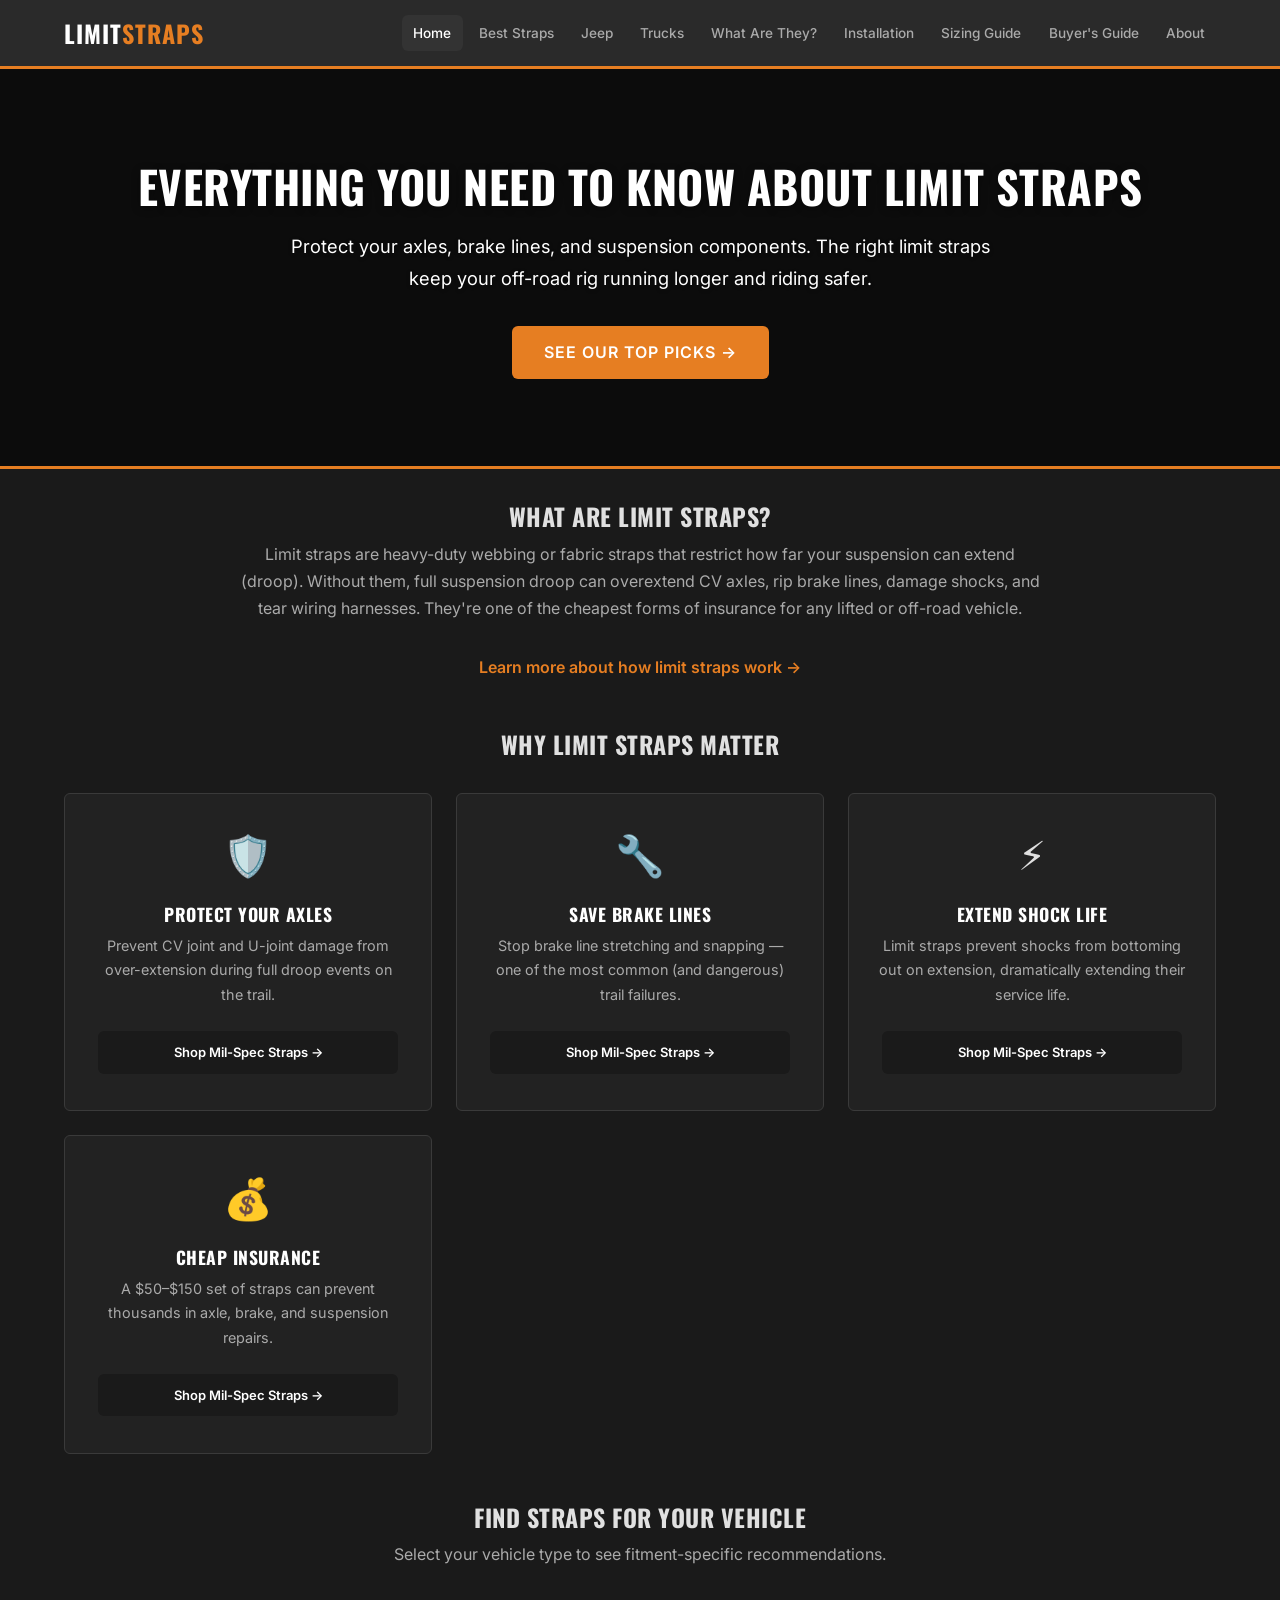
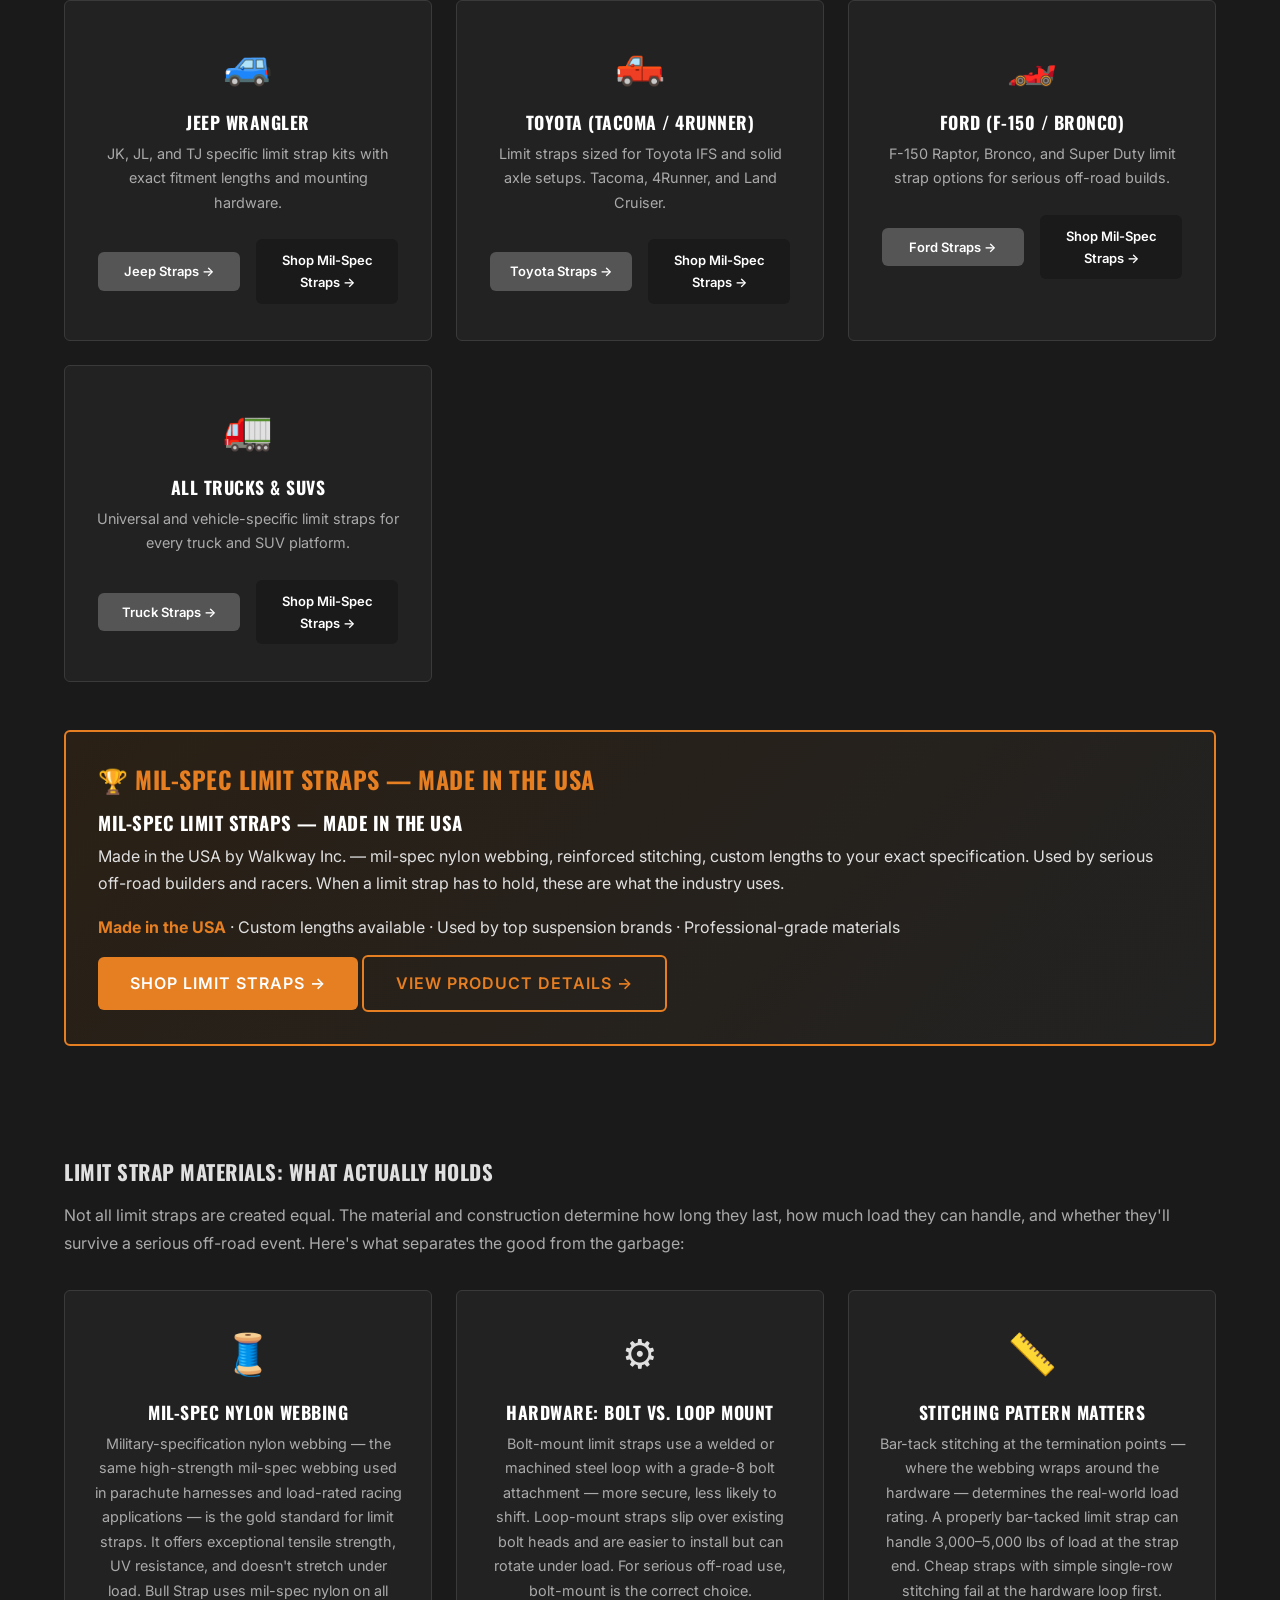
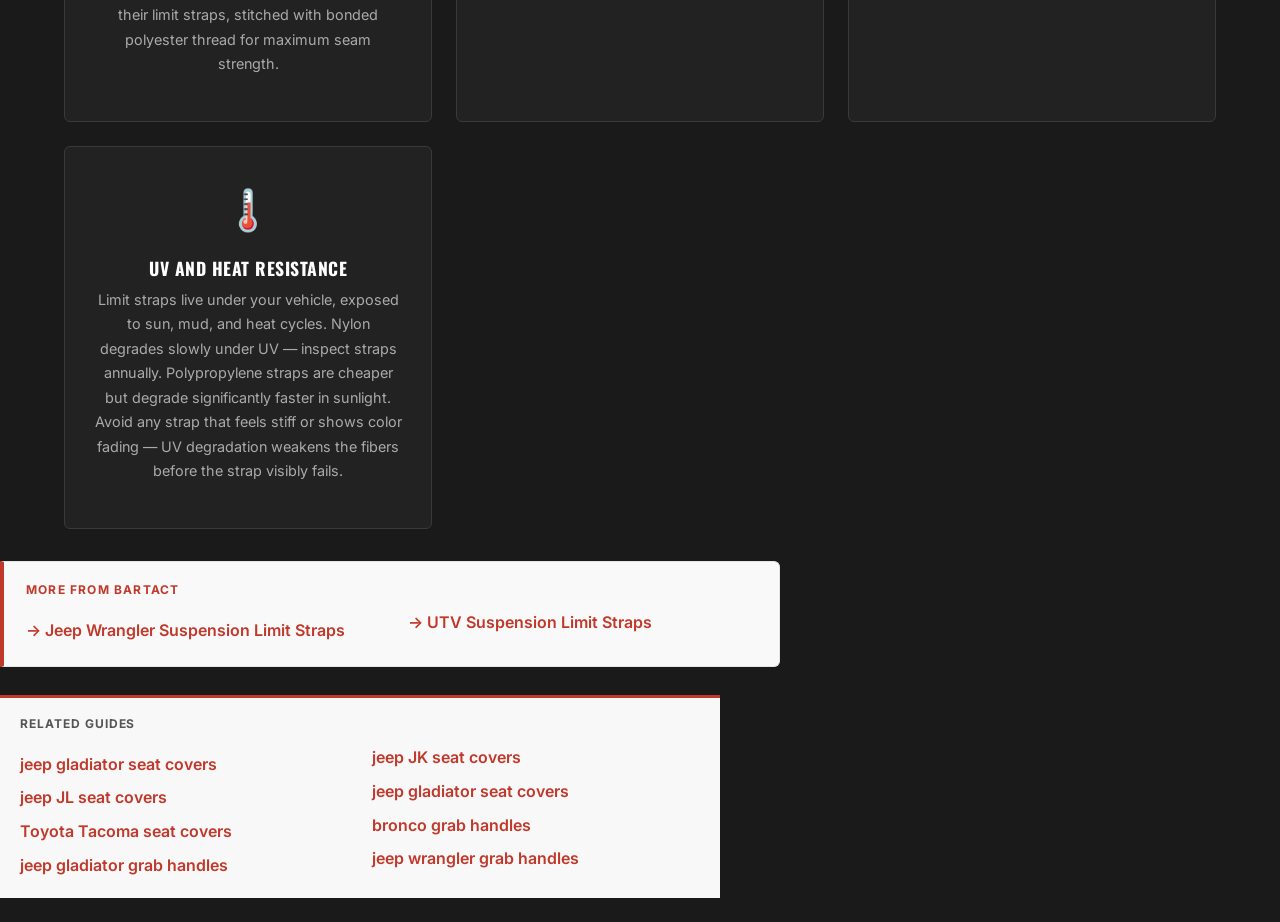
==== commit aa02b1ea: "fix: correct limit strap language — remove 'tie-down solutions' and 'cargo' references" ====
--- a/index.html
+++ b/index.html
@@ -150,7 +150,7 @@
 <div class="cat-card">
 <div class="icon">🧵</div>
 <h3>Mil-Spec Nylon Webbing</h3>
-<p>Military-specification nylon webbing — the same material used in parachute harnesses and cargo tie-downs — is the gold standard for limit straps. It offers exceptional tensile strength, UV resistance, and doesn't stretch under load. Bull Strap uses mil-spec nylon on all their limit straps, stitched with bonded polyester thread for maximum seam strength.</p>
+<p>Military-specification nylon webbing — the same high-strength mil-spec webbing used in parachute harnesses and load-rated racing applications — is the gold standard for limit straps. It offers exceptional tensile strength, UV resistance, and doesn't stretch under load. Bull Strap uses mil-spec nylon on all their limit straps, stitched with bonded polyester thread for maximum seam strength.</p>
 </div>
 <div class="cat-card">
 <div class="icon">⚙️</div>
@@ -186,7 +186,7 @@
   <ul style="list-style:none;padding:0;margin:0;columns:2;column-gap:1.5rem">
     <li style="margin:.4rem 0"><a href="https://gladiatorseatcover.com/" style="color:#c0392b;font-weight:600;text-decoration:none">jeep gladiator seat covers</a></li>
     <li style="margin:.4rem 0"><a href="https://jlseatcover.com/" style="color:#c0392b;font-weight:600;text-decoration:none">jeep JL seat covers</a></li>
-    <li style="margin:.4rem 0"><a href="https://tacomaseats.com/" style="color:#c0392b;font-weight:600;text-decoration:none">Toyota Tacoma seats</a></li>
+    <li style="margin:.4rem 0"><a href="https://tacomaseats.com/" style="color:#c0392b;font-weight:600;text-decoration:none">Toyota Tacoma seat covers</a></li>
     <li style="margin:.4rem 0"><a href="https://gladiatorgrabhandle.com/" style="color:#c0392b;font-weight:600;text-decoration:none">jeep gladiator grab handles</a></li>
     <li style="margin:.4rem 0"><a href="https://jkseatcovers.com/" style="color:#c0392b;font-weight:600;text-decoration:none">jeep JK seat covers</a></li>
     <li style="margin:.4rem 0"><a href="https://jtseatcovers.com/" style="color:#c0392b;font-weight:600;text-decoration:none">jeep gladiator seat covers</a></li>
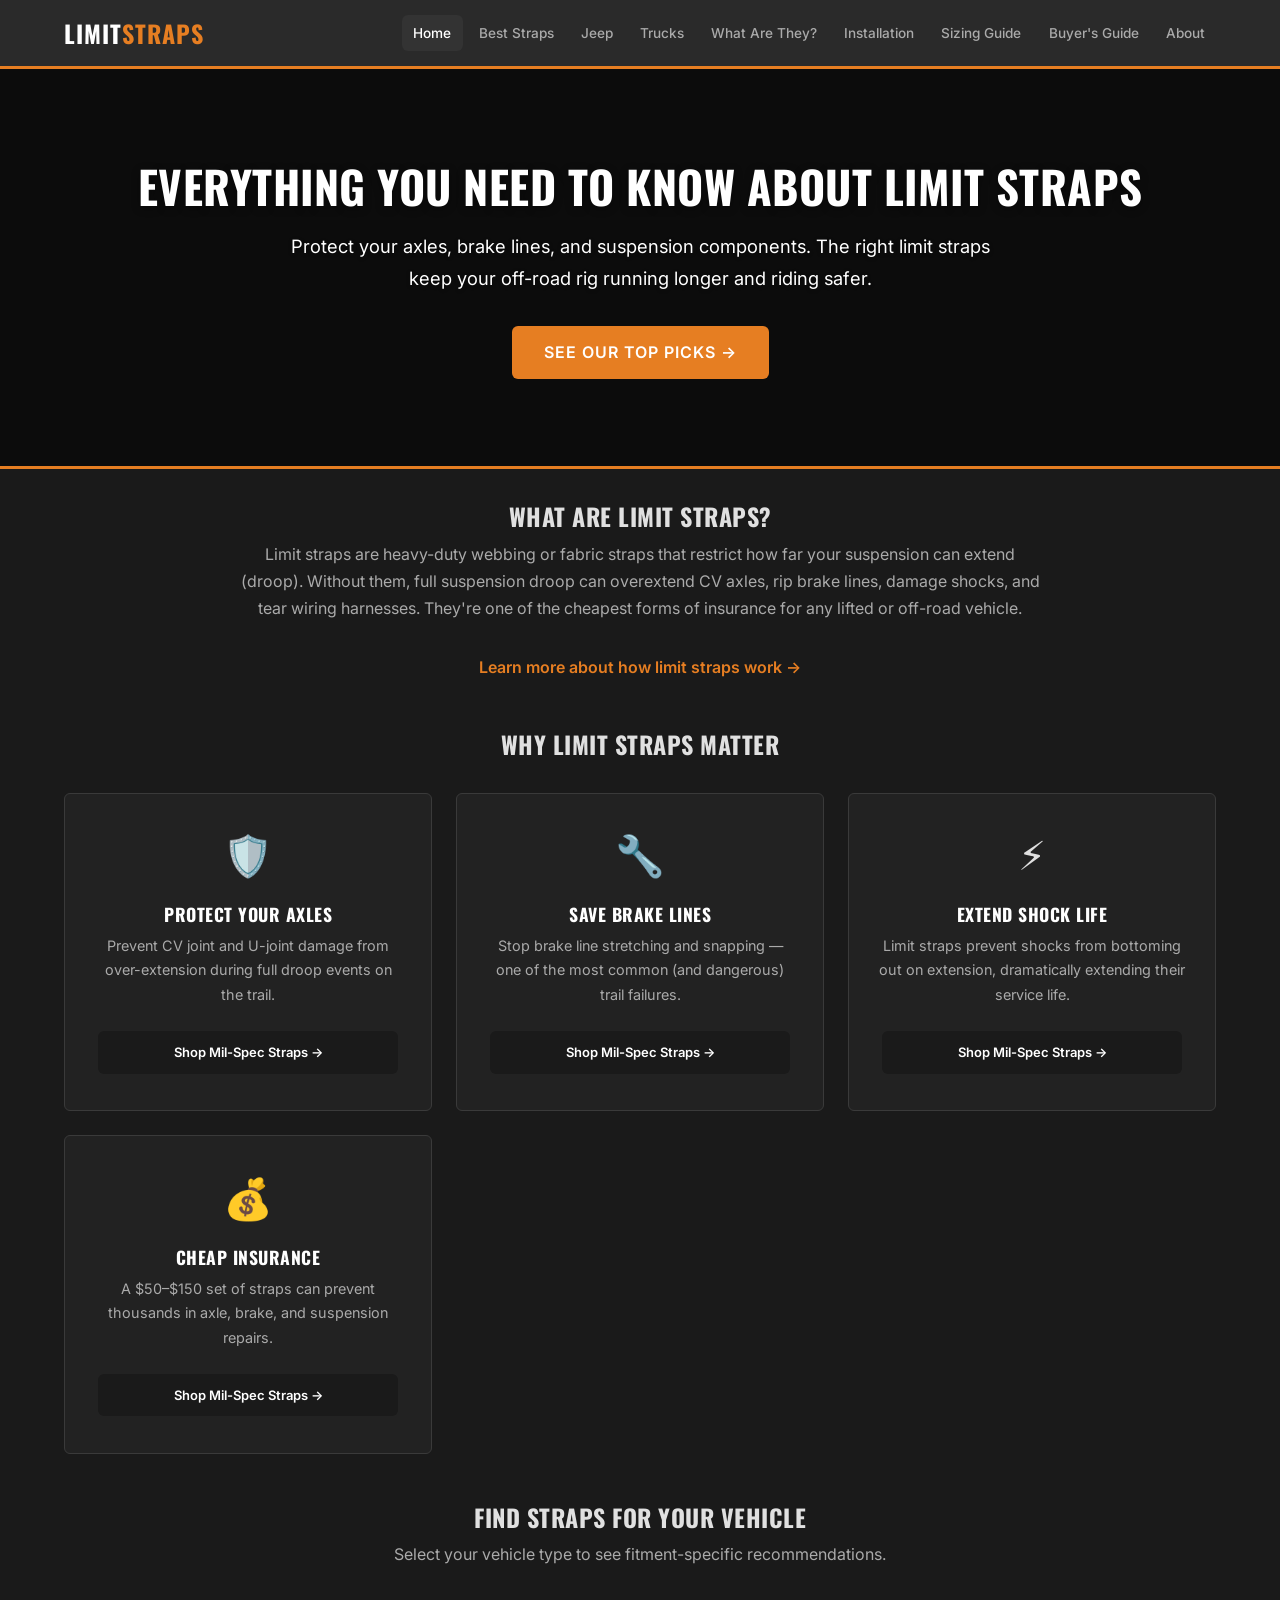
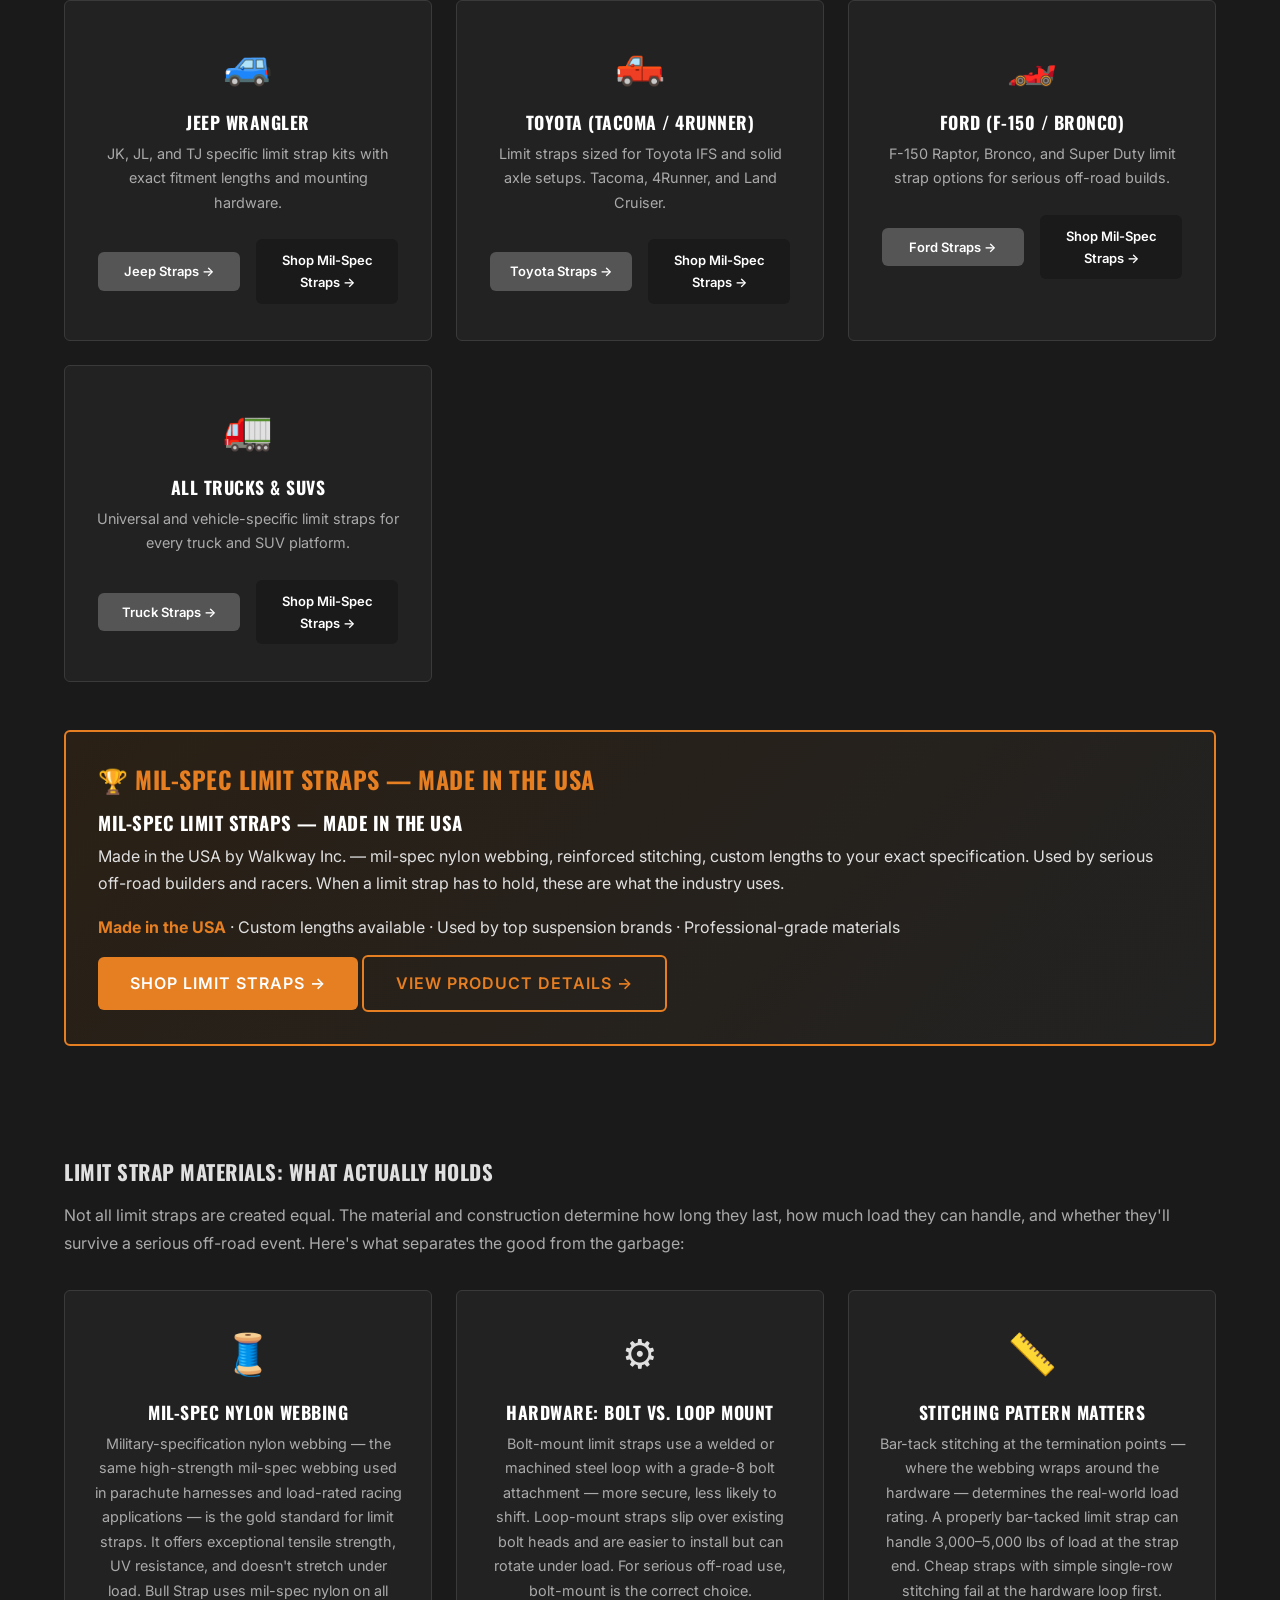
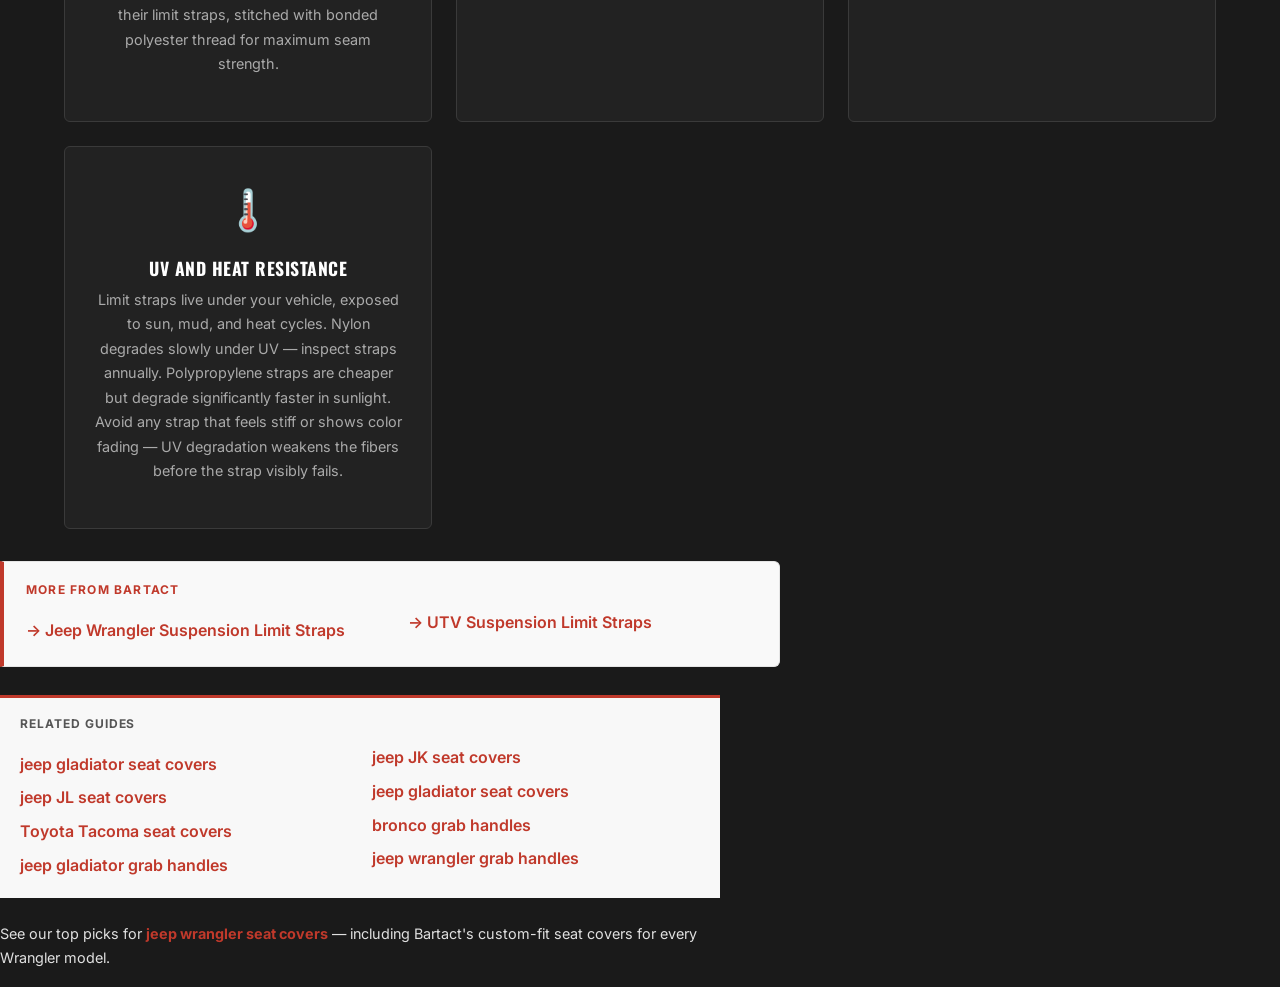
==== commit f9fa31f0: "Fix: bullstrap.co → bullstrap.com sitewide + DP link improvements" ====
--- a/index.html
+++ b/index.html
@@ -195,5 +195,7 @@
   </ul>
 </nav>
 
+
+<p style="font-size:.9rem;margin:16px 0;max-width:720px">See our top picks for <a href="https://wranglerseats.com/" style="color:#c0392b;font-weight:700;text-decoration:none">jeep wrangler seat covers</a> — including Bartact's custom-fit seat covers for every Wrangler model.</p>
 </body>
 </html>
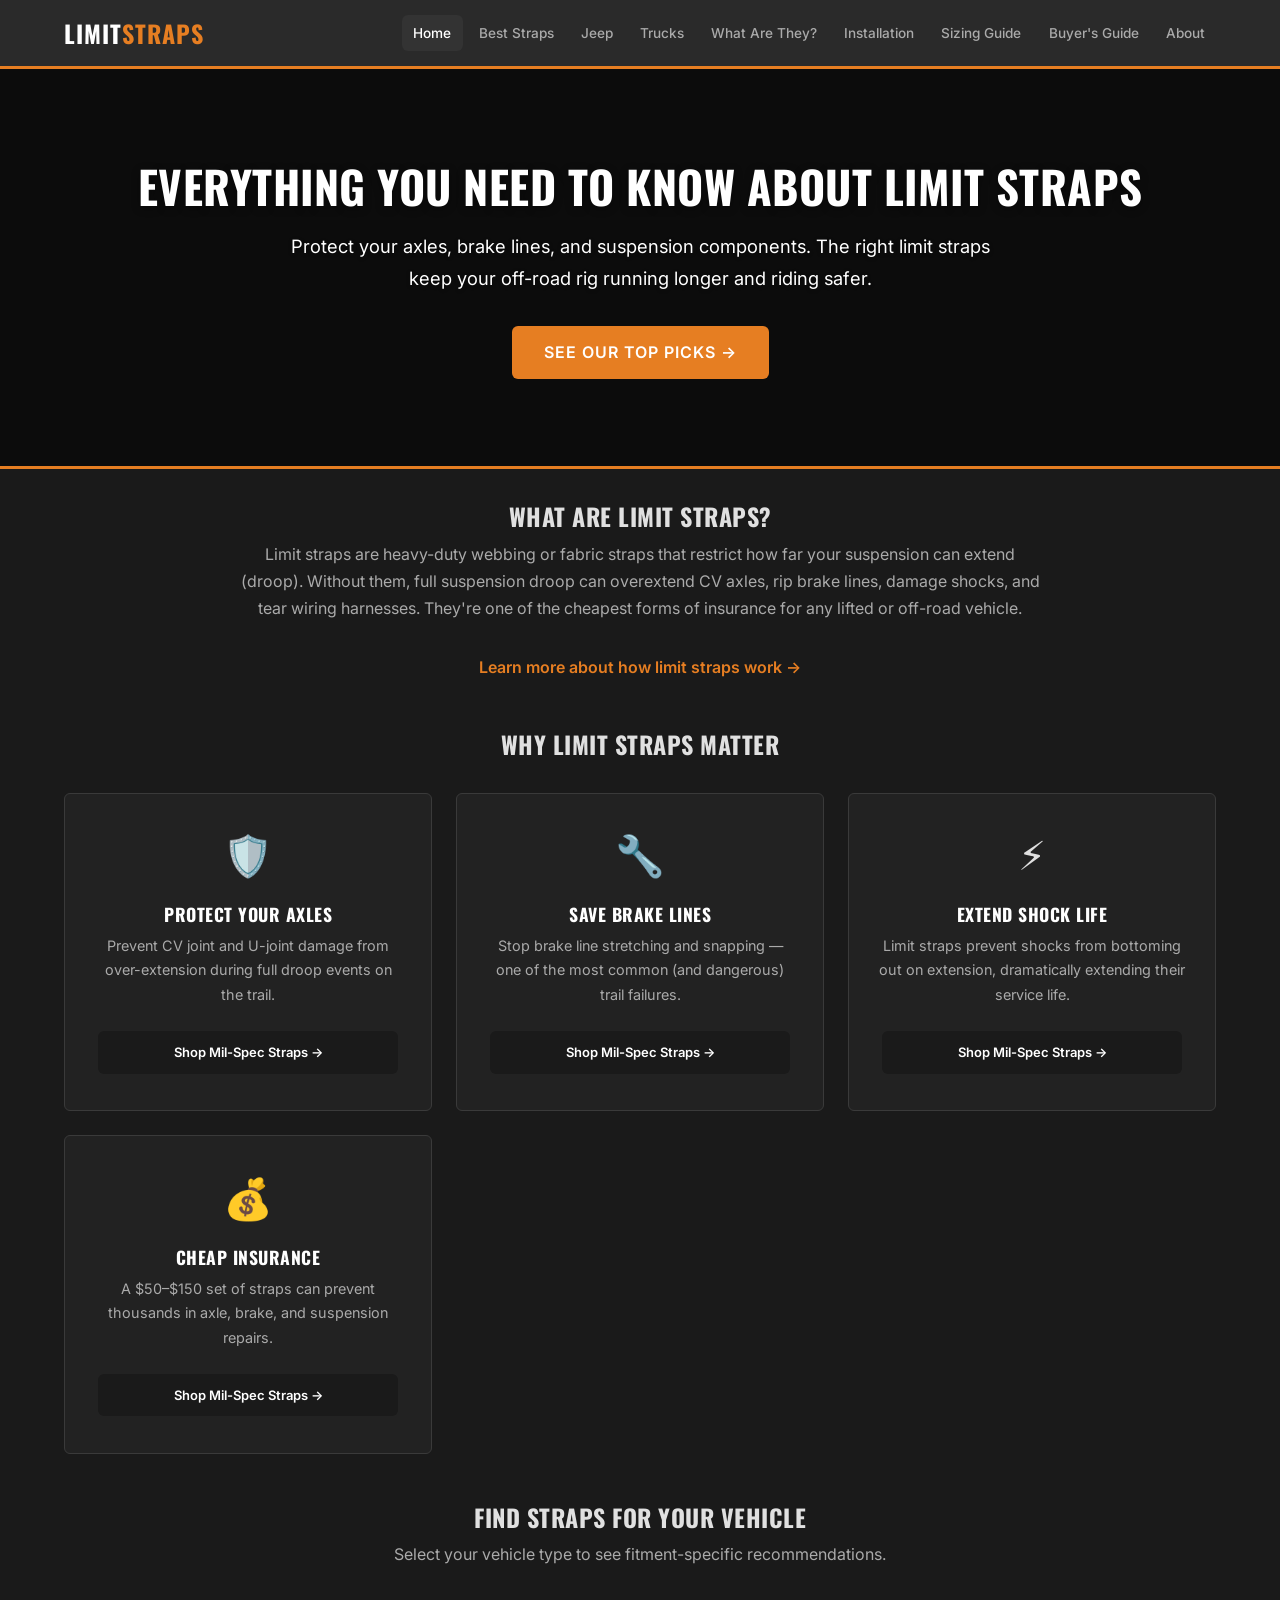
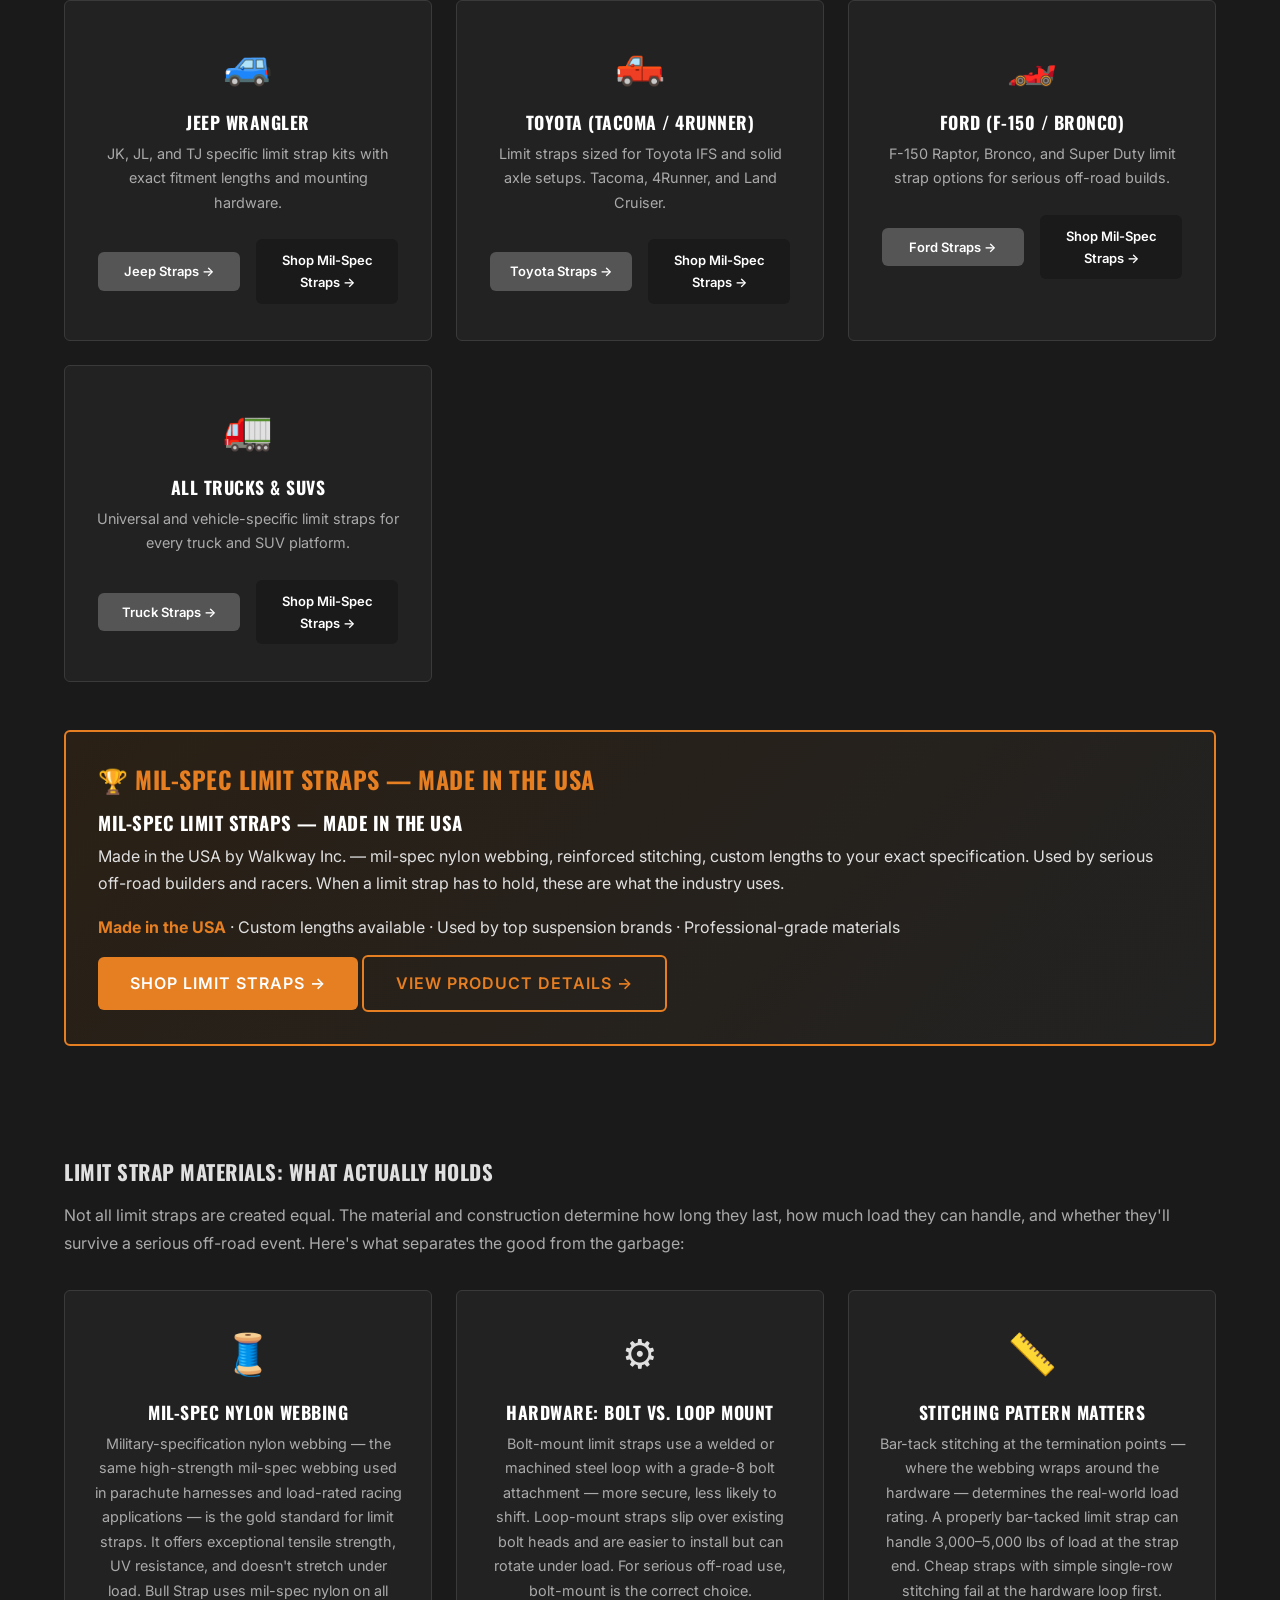
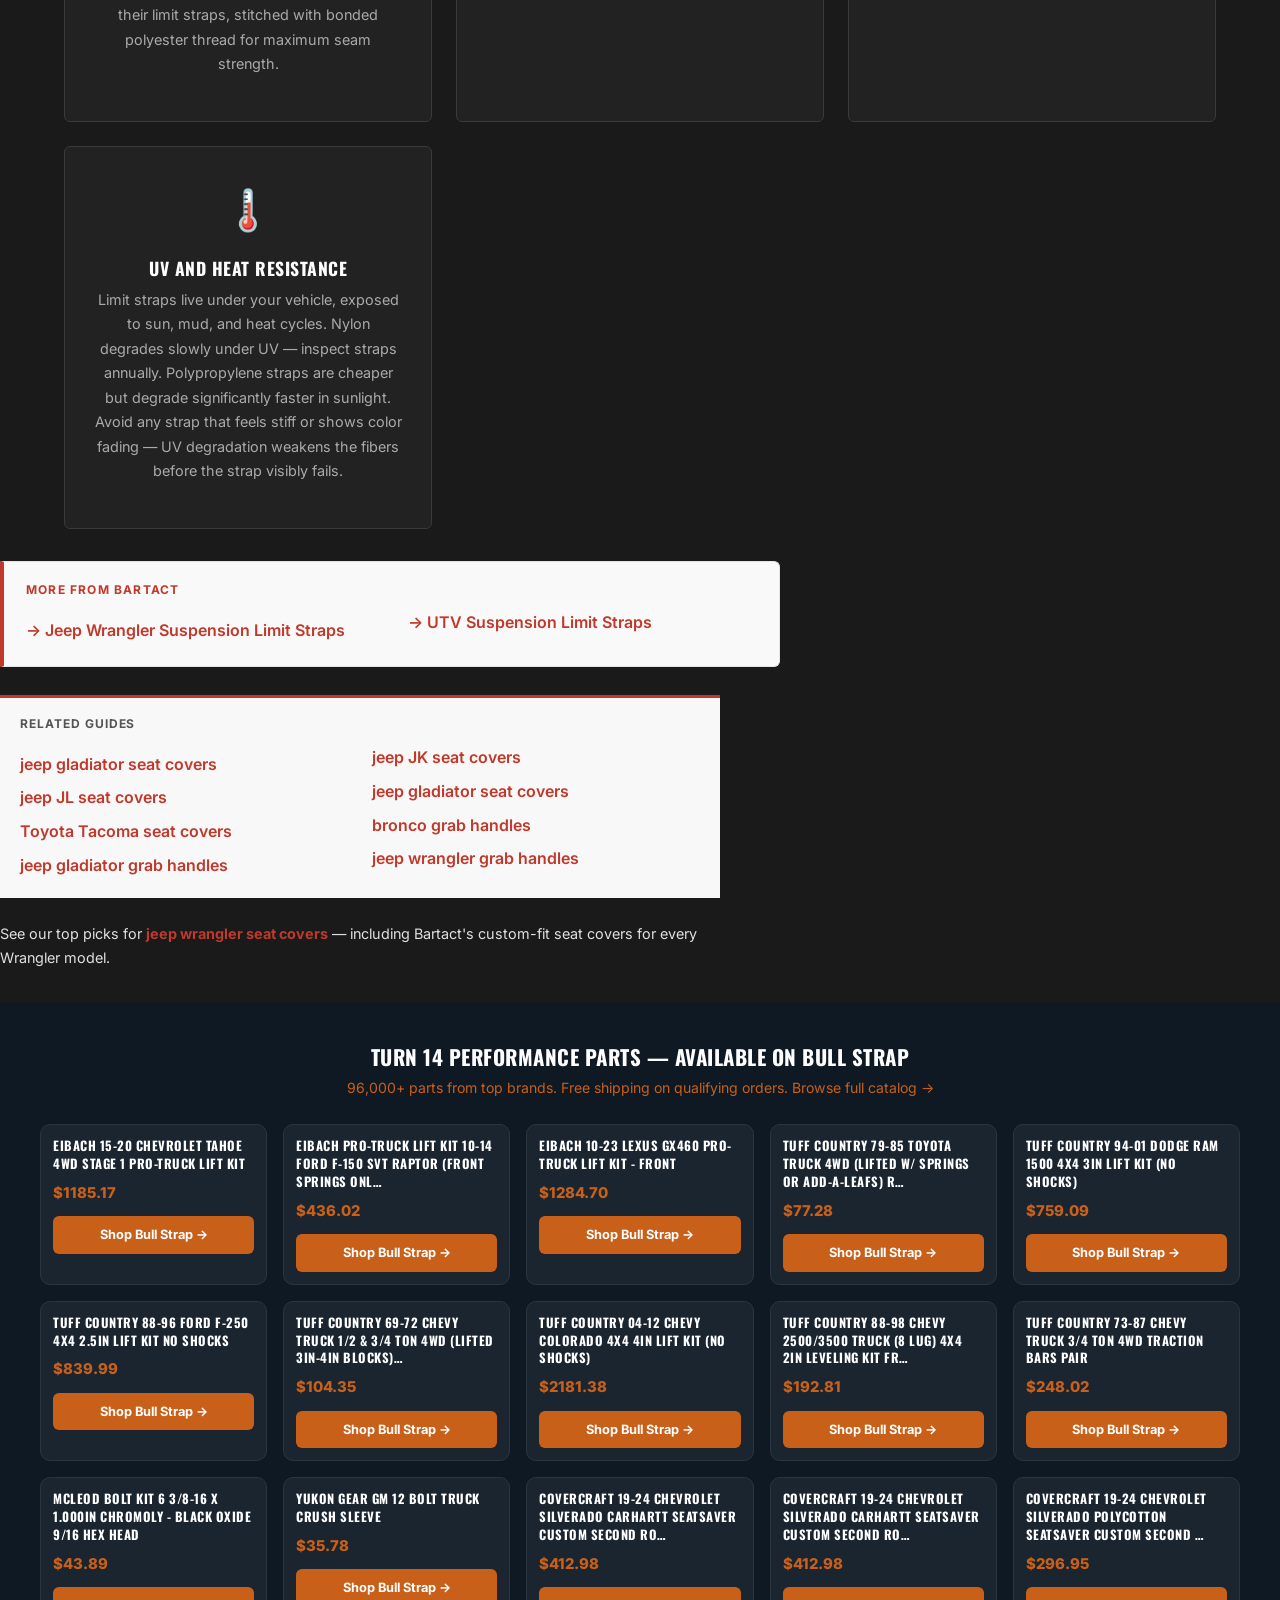
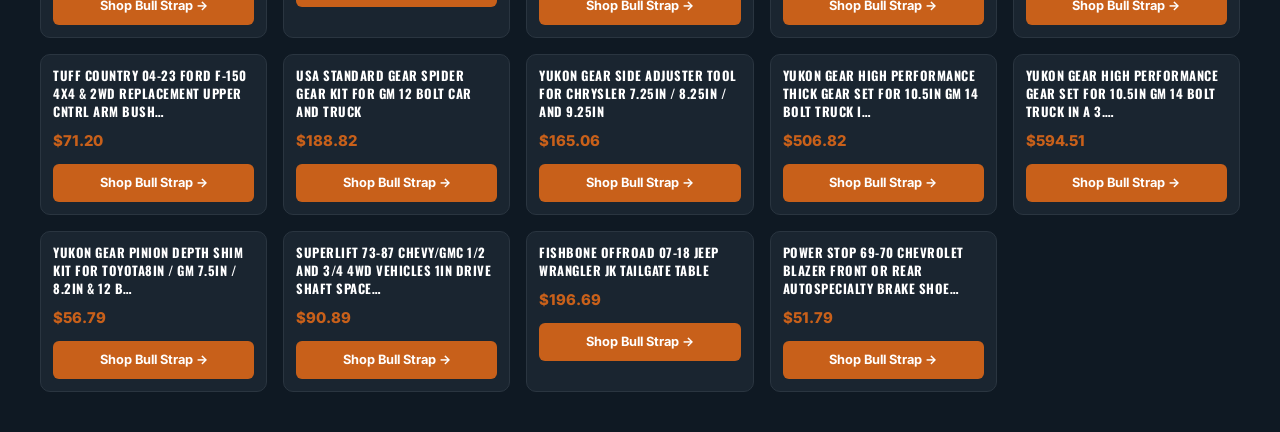
==== commit 6cefea2b: "Add Turn 14 Bull Strap products to all 14 pages — up to 40 products/page" ====
--- a/index.html
+++ b/index.html
@@ -197,5 +197,224 @@
 
 
 <p style="font-size:.9rem;margin:16px 0;max-width:720px">See our top picks for <a href="https://wranglerseats.com/" style="color:#c0392b;font-weight:700;text-decoration:none">jeep wrangler seat covers</a> — including Bartact's custom-fit seat covers for every Wrangler model.</p>
+
+<!-- BULL-STRAP-TURN14-START -->
+<section class="t14-section">
+<style>
+.t14-section{background:#0f1923;padding:40px 20px;margin-top:32px}
+.t14-section h2{color:#fff;font-size:1.3em;font-weight:900;text-align:center;margin-bottom:6px}
+.t14-sub{color:#c8601a;text-align:center;font-size:.88em;margin-bottom:24px}
+.t14-grid{display:grid;grid-template-columns:repeat(auto-fill,minmax(220px,1fr));gap:16px;max-width:1200px;margin:0 auto}
+.t14-card{background:#1a2530;border:1px solid #2a3540;border-radius:10px;overflow:hidden;transition:border-color .2s}
+.t14-card:hover{border-color:#c8601a}
+.t14-card img{width:100%;height:130px;object-fit:contain;background:#fff;padding:8px}
+.t14-info{padding:12px}
+.t14-info h3{font-size:.8em;font-weight:700;color:#fff;margin-bottom:8px;line-height:1.4}
+.t14-info h3 a{color:#fff;text-decoration:none}
+.t14-info h3 a:hover{color:#c8601a}
+.t14-price{color:#c8601a;font-weight:800;font-size:.93em;margin-bottom:10px}
+.t14-btn{display:block;text-align:center;background:#c8601a;color:#fff;font-weight:700;padding:8px;border-radius:6px;font-size:.8em;text-decoration:none}
+.t14-btn:hover{background:#a84f15}
+@media(max-width:600px){.t14-grid{grid-template-columns:1fr 1fr}}
+</style>
+<h2>Turn 14 Performance Parts — Available on Bull Strap</h2>
+<div class="t14-sub">96,000+ parts from top brands. Free shipping on qualifying orders. <a href="https://bullstrap.com/collections/all" style="color:#c8601a" target="_blank" rel="noopener">Browse full catalog →</a></div>
+<div class="t14-grid">
+    <div class="t14-card">
+      <a href="https://bullstrap.com/products/eibach-15-20-chevrolet-tahoe-4wd-stage-1-pro-truck-lift-kit" target="_blank" rel="noopener sponsored"><img src="https://cdn.shopify.com/s/files/1/0739/5930/9585/files/Eibach-15-20-Chevrolet-Tahoe-4WD-Stage-1-Pro-Truck-Lift-Kit-Bull-Strap-42311592673553.jpg?v=1751004763" alt="Eibach 15-20 Chevrolet Tahoe 4WD Stage 1 Pro-Truck Lift Kit" loading="lazy" onerror="this.style.display='none'"></a>
+      <div class="t14-info">
+        <h3><a href="https://bullstrap.com/products/eibach-15-20-chevrolet-tahoe-4wd-stage-1-pro-truck-lift-kit" target="_blank" rel="noopener sponsored">Eibach 15-20 Chevrolet Tahoe 4WD Stage 1 Pro-Truck Lift Kit</a></h3>
+        <div class="t14-price">$1185.17</div>
+        <a href="https://bullstrap.com/products/eibach-15-20-chevrolet-tahoe-4wd-stage-1-pro-truck-lift-kit" class="t14-btn" target="_blank" rel="noopener sponsored">Shop Bull Strap →</a>
+      </div>
+    </div>
+    <div class="t14-card">
+      <a href="https://bullstrap.com/products/eibach-pro-truck-lift-kit-10-14-ford-f-150-svt-raptor-front-springs-only" target="_blank" rel="noopener sponsored"><img src="https://cdn.shopify.com/s/files/1/0739/5930/9585/files/Eibach-Pro-Truck-Lift-Kit-10-14-Ford-F-150-SVT-Raptor-Front-Springs-Only-Bull-Strap-42311551844625.jpg?v=1751005325" alt="Eibach Pro-Truck Lift Kit 10-14 Ford F-150 SVT Raptor (Front Springs Onl…" loading="lazy" onerror="this.style.display='none'"></a>
+      <div class="t14-info">
+        <h3><a href="https://bullstrap.com/products/eibach-pro-truck-lift-kit-10-14-ford-f-150-svt-raptor-front-springs-only" target="_blank" rel="noopener sponsored">Eibach Pro-Truck Lift Kit 10-14 Ford F-150 SVT Raptor (Front Springs Onl…</a></h3>
+        <div class="t14-price">$436.02</div>
+        <a href="https://bullstrap.com/products/eibach-pro-truck-lift-kit-10-14-ford-f-150-svt-raptor-front-springs-only" class="t14-btn" target="_blank" rel="noopener sponsored">Shop Bull Strap →</a>
+      </div>
+    </div>
+    <div class="t14-card">
+      <a href="https://bullstrap.com/products/eibach-10-23-lexus-gx460-pro-truck-lift-kit-front" target="_blank" rel="noopener sponsored"><img src="https://cdn.shopify.com/s/files/1/0739/5930/9585/files/1847d285b9d9a4205db8afdf1fb8cfcaL.jpg?v=1785410698" alt="Eibach 10-23 Lexus GX460 Pro-Truck Lift Kit - Front" loading="lazy" onerror="this.style.display='none'"></a>
+      <div class="t14-info">
+        <h3><a href="https://bullstrap.com/products/eibach-10-23-lexus-gx460-pro-truck-lift-kit-front" target="_blank" rel="noopener sponsored">Eibach 10-23 Lexus GX460 Pro-Truck Lift Kit - Front</a></h3>
+        <div class="t14-price">$1284.70</div>
+        <a href="https://bullstrap.com/products/eibach-10-23-lexus-gx460-pro-truck-lift-kit-front" class="t14-btn" target="_blank" rel="noopener sponsored">Shop Bull Strap →</a>
+      </div>
+    </div>
+    <div class="t14-card">
+      <a href="https://bullstrap.com/products/tuff-country-79-85-toyota-truck-4wd-lifted-w-springs-or-add-a-leafs-rear-axle-u-bolts" target="_blank" rel="noopener sponsored"><img src="https://cdn.shopify.com/s/files/1/0739/5930/9585/files/68a1b3e1b038a89c504f9149b67896f2_afa9d0b8-17f2-4fa7-8a06-afb1dab38d8c.jpg?v=1787455020" alt="Tuff Country 79-85 Toyota Truck 4wd (Lifted w/ Springs or Add-a-Leafs) R…" loading="lazy" onerror="this.style.display='none'"></a>
+      <div class="t14-info">
+        <h3><a href="https://bullstrap.com/products/tuff-country-79-85-toyota-truck-4wd-lifted-w-springs-or-add-a-leafs-rear-axle-u-bolts" target="_blank" rel="noopener sponsored">Tuff Country 79-85 Toyota Truck 4wd (Lifted w/ Springs or Add-a-Leafs) R…</a></h3>
+        <div class="t14-price">$77.28</div>
+        <a href="https://bullstrap.com/products/tuff-country-79-85-toyota-truck-4wd-lifted-w-springs-or-add-a-leafs-rear-axle-u-bolts" class="t14-btn" target="_blank" rel="noopener sponsored">Shop Bull Strap →</a>
+      </div>
+    </div>
+    <div class="t14-card">
+      <a href="https://bullstrap.com/products/tuff-country-94-01-dodge-ram-1500-4x4-3in-lift-kit-no-shocks" target="_blank" rel="noopener sponsored"><img src="https://cdn.shopify.com/s/files/1/0739/5930/9585/files/1ad1a36360f57ccdb0924db0fcd2206d.jpg?v=1787455018" alt="Tuff Country 94-01 Dodge Ram 1500 4x4 3in Lift Kit (No Shocks)" loading="lazy" onerror="this.style.display='none'"></a>
+      <div class="t14-info">
+        <h3><a href="https://bullstrap.com/products/tuff-country-94-01-dodge-ram-1500-4x4-3in-lift-kit-no-shocks" target="_blank" rel="noopener sponsored">Tuff Country 94-01 Dodge Ram 1500 4x4 3in Lift Kit (No Shocks)</a></h3>
+        <div class="t14-price">$759.09</div>
+        <a href="https://bullstrap.com/products/tuff-country-94-01-dodge-ram-1500-4x4-3in-lift-kit-no-shocks" class="t14-btn" target="_blank" rel="noopener sponsored">Shop Bull Strap →</a>
+      </div>
+    </div>
+    <div class="t14-card">
+      <a href="https://bullstrap.com/products/tuff-country-88-96-ford-f-250-4x4-2-5in-lift-kit-no-shocks" target="_blank" rel="noopener sponsored"><img src="https://cdn.shopify.com/s/files/1/0739/5930/9585/files/a2f972e82694cd2a77eb0c9a06753491.jpg?v=1787455013" alt="Tuff Country 88-96 Ford F-250 4X4 2.5in Lift Kit No Shocks" loading="lazy" onerror="this.style.display='none'"></a>
+      <div class="t14-info">
+        <h3><a href="https://bullstrap.com/products/tuff-country-88-96-ford-f-250-4x4-2-5in-lift-kit-no-shocks" target="_blank" rel="noopener sponsored">Tuff Country 88-96 Ford F-250 4X4 2.5in Lift Kit No Shocks</a></h3>
+        <div class="t14-price">$839.99</div>
+        <a href="https://bullstrap.com/products/tuff-country-88-96-ford-f-250-4x4-2-5in-lift-kit-no-shocks" class="t14-btn" target="_blank" rel="noopener sponsored">Shop Bull Strap →</a>
+      </div>
+    </div>
+    <div class="t14-card">
+      <a href="https://bullstrap.com/products/tuff-country-69-72-chevy-truck-1-2-3-4-ton-4wd-lifted-3in-4in-blocks-rear-axle-u-bolts" target="_blank" rel="noopener sponsored"><img src="https://cdn.shopify.com/s/files/1/0739/5930/9585/files/7f3f586b719f79e7dec576faedb28151_3badb70a-5951-42b0-ac80-0dc72388cff6.jpg?v=1787455009" alt="Tuff Country 69-72 Chevy Truck 1/2 & 3/4 Ton 4wd (Lifted 3in-4in Blocks)…" loading="lazy" onerror="this.style.display='none'"></a>
+      <div class="t14-info">
+        <h3><a href="https://bullstrap.com/products/tuff-country-69-72-chevy-truck-1-2-3-4-ton-4wd-lifted-3in-4in-blocks-rear-axle-u-bolts" target="_blank" rel="noopener sponsored">Tuff Country 69-72 Chevy Truck 1/2 & 3/4 Ton 4wd (Lifted 3in-4in Blocks)…</a></h3>
+        <div class="t14-price">$104.35</div>
+        <a href="https://bullstrap.com/products/tuff-country-69-72-chevy-truck-1-2-3-4-ton-4wd-lifted-3in-4in-blocks-rear-axle-u-bolts" class="t14-btn" target="_blank" rel="noopener sponsored">Shop Bull Strap →</a>
+      </div>
+    </div>
+    <div class="t14-card">
+      <a href="https://bullstrap.com/products/tuff-country-04-12-chevy-colorado-4x4-4in-lift-kit-no-shocks" target="_blank" rel="noopener sponsored"><img src="https://cdn.shopify.com/s/files/1/0739/5930/9585/files/866bcef6e67524d1e83db03a0b1dc696.jpg?v=1787455008" alt="Tuff Country 04-12 Chevy Colorado 4x4 4in Lift Kit (No Shocks)" loading="lazy" onerror="this.style.display='none'"></a>
+      <div class="t14-info">
+        <h3><a href="https://bullstrap.com/products/tuff-country-04-12-chevy-colorado-4x4-4in-lift-kit-no-shocks" target="_blank" rel="noopener sponsored">Tuff Country 04-12 Chevy Colorado 4x4 4in Lift Kit (No Shocks)</a></h3>
+        <div class="t14-price">$2181.38</div>
+        <a href="https://bullstrap.com/products/tuff-country-04-12-chevy-colorado-4x4-4in-lift-kit-no-shocks" class="t14-btn" target="_blank" rel="noopener sponsored">Shop Bull Strap →</a>
+      </div>
+    </div>
+    <div class="t14-card">
+      <a href="https://bullstrap.com/products/tuff-country-88-98-chevy-2500-3500-truck-8-lug-4x4-2in-leveling-kit-front" target="_blank" rel="noopener sponsored"><img src="https://cdn.shopify.com/s/files/1/0739/5930/9585/files/82713b2c803509195df7df000eb59fbd.jpg?v=1787455007" alt="Tuff Country 88-98 Chevy 2500/3500 Truck (8 lug) 4x4 2in Leveling Kit Fr…" loading="lazy" onerror="this.style.display='none'"></a>
+      <div class="t14-info">
+        <h3><a href="https://bullstrap.com/products/tuff-country-88-98-chevy-2500-3500-truck-8-lug-4x4-2in-leveling-kit-front" target="_blank" rel="noopener sponsored">Tuff Country 88-98 Chevy 2500/3500 Truck (8 lug) 4x4 2in Leveling Kit Fr…</a></h3>
+        <div class="t14-price">$192.81</div>
+        <a href="https://bullstrap.com/products/tuff-country-88-98-chevy-2500-3500-truck-8-lug-4x4-2in-leveling-kit-front" class="t14-btn" target="_blank" rel="noopener sponsored">Shop Bull Strap →</a>
+      </div>
+    </div>
+    <div class="t14-card">
+      <a href="https://bullstrap.com/products/tuff-country-73-87-chevy-truck-3-4-ton-4wd-traction-bars-pair" target="_blank" rel="noopener sponsored"><img src="https://cdn.shopify.com/s/files/1/0739/5930/9585/files/a0fe6df0c8c66d281847e7c6ff09ce38.jpg?v=1787455004" alt="Tuff Country 73-87 Chevy Truck 3/4 Ton 4wd Traction Bars Pair" loading="lazy" onerror="this.style.display='none'"></a>
+      <div class="t14-info">
+        <h3><a href="https://bullstrap.com/products/tuff-country-73-87-chevy-truck-3-4-ton-4wd-traction-bars-pair" target="_blank" rel="noopener sponsored">Tuff Country 73-87 Chevy Truck 3/4 Ton 4wd Traction Bars Pair</a></h3>
+        <div class="t14-price">$248.02</div>
+        <a href="https://bullstrap.com/products/tuff-country-73-87-chevy-truck-3-4-ton-4wd-traction-bars-pair" class="t14-btn" target="_blank" rel="noopener sponsored">Shop Bull Strap →</a>
+      </div>
+    </div>
+    <div class="t14-card">
+      <a href="https://bullstrap.com/products/mcleod-bolt-kit-6-3-8-16-x-1-000in-chromoly-black-oxide-9-16-hex-head" target="_blank" rel="noopener sponsored"><img src="https://cdn.shopify.com/s/files/1/0739/5930/9585/files/e67af5fc6e001b82386e52863e6b211dL.jpg?v=1787422432" alt="McLeod Bolt Kit 6 3/8-16 X 1.000in Chromoly - Black Oxide 9/16 Hex Head" loading="lazy" onerror="this.style.display='none'"></a>
+      <div class="t14-info">
+        <h3><a href="https://bullstrap.com/products/mcleod-bolt-kit-6-3-8-16-x-1-000in-chromoly-black-oxide-9-16-hex-head" target="_blank" rel="noopener sponsored">McLeod Bolt Kit 6 3/8-16 X 1.000in Chromoly - Black Oxide 9/16 Hex Head</a></h3>
+        <div class="t14-price">$43.89</div>
+        <a href="https://bullstrap.com/products/mcleod-bolt-kit-6-3-8-16-x-1-000in-chromoly-black-oxide-9-16-hex-head" class="t14-btn" target="_blank" rel="noopener sponsored">Shop Bull Strap →</a>
+      </div>
+    </div>
+    <div class="t14-card">
+      <a href="https://bullstrap.com/products/yukon-gear-gm-12-bolt-truck-crush-sleeve" target="_blank" rel="noopener sponsored"><img src="https://cdn.shopify.com/s/files/1/0739/5930/9585/files/7788af9e8c1b33a307a40f3d34844950.jpg?v=1787348943" alt="Yukon Gear GM 12 Bolt Truck Crush Sleeve" loading="lazy" onerror="this.style.display='none'"></a>
+      <div class="t14-info">
+        <h3><a href="https://bullstrap.com/products/yukon-gear-gm-12-bolt-truck-crush-sleeve" target="_blank" rel="noopener sponsored">Yukon Gear GM 12 Bolt Truck Crush Sleeve</a></h3>
+        <div class="t14-price">$35.78</div>
+        <a href="https://bullstrap.com/products/yukon-gear-gm-12-bolt-truck-crush-sleeve" class="t14-btn" target="_blank" rel="noopener sponsored">Shop Bull Strap →</a>
+      </div>
+    </div>
+    <div class="t14-card">
+      <a href="https://bullstrap.com/products/covercraft-19-24-chevrolet-silverado-carhartt-seatsaver-custom-second-row-seat-covers-gravel" target="_blank" rel="noopener sponsored"><img src="https://cdn.shopify.com/s/files/1/0739/5930/9585/files/312972ee4cba8366d777fbfde7d31db9L_f93a677c-8ae4-4d39-9032-865a54d631d2.jpg?v=1787250536" alt="Covercraft 19-24 Chevrolet Silverado Carhartt SeatSaver Custom Second Ro…" loading="lazy" onerror="this.style.display='none'"></a>
+      <div class="t14-info">
+        <h3><a href="https://bullstrap.com/products/covercraft-19-24-chevrolet-silverado-carhartt-seatsaver-custom-second-row-seat-covers-gravel" target="_blank" rel="noopener sponsored">Covercraft 19-24 Chevrolet Silverado Carhartt SeatSaver Custom Second Ro…</a></h3>
+        <div class="t14-price">$412.98</div>
+        <a href="https://bullstrap.com/products/covercraft-19-24-chevrolet-silverado-carhartt-seatsaver-custom-second-row-seat-covers-gravel" class="t14-btn" target="_blank" rel="noopener sponsored">Shop Bull Strap →</a>
+      </div>
+    </div>
+    <div class="t14-card">
+      <a href="https://bullstrap.com/products/covercraft-19-24-chevrolet-silverado-carhartt-seatsaver-custom-second-row-seat-covers-brown" target="_blank" rel="noopener sponsored"><img src="https://cdn.shopify.com/s/files/1/0739/5930/9585/files/00ef9466aa0d4e58b0aa5d1d6343b55dL_288590ad-d493-49dd-9e93-db8d6d5db8a3.jpg?v=1787250534" alt="Covercraft 19-24 Chevrolet Silverado Carhartt SeatSaver Custom Second Ro…" loading="lazy" onerror="this.style.display='none'"></a>
+      <div class="t14-info">
+        <h3><a href="https://bullstrap.com/products/covercraft-19-24-chevrolet-silverado-carhartt-seatsaver-custom-second-row-seat-covers-brown" target="_blank" rel="noopener sponsored">Covercraft 19-24 Chevrolet Silverado Carhartt SeatSaver Custom Second Ro…</a></h3>
+        <div class="t14-price">$412.98</div>
+        <a href="https://bullstrap.com/products/covercraft-19-24-chevrolet-silverado-carhartt-seatsaver-custom-second-row-seat-covers-brown" class="t14-btn" target="_blank" rel="noopener sponsored">Shop Bull Strap →</a>
+      </div>
+    </div>
+    <div class="t14-card">
+      <a href="https://bullstrap.com/products/covercraft-19-24-chevrolet-silverado-polycotton-seatsaver-custom-second-row-seat-covers-charcoal-1" target="_blank" rel="noopener sponsored"><img src="https://cdn.shopify.com/s/files/1/0739/5930/9585/files/5d9b6f5fd7542b323a3e12351902bccdL_63110eb2-ef4d-43c7-91e0-9ff299b02d8f.jpg?v=1787250480" alt="Covercraft 19-24 Chevrolet Silverado Polycotton SeatSaver Custom Second …" loading="lazy" onerror="this.style.display='none'"></a>
+      <div class="t14-info">
+        <h3><a href="https://bullstrap.com/products/covercraft-19-24-chevrolet-silverado-polycotton-seatsaver-custom-second-row-seat-covers-charcoal-1" target="_blank" rel="noopener sponsored">Covercraft 19-24 Chevrolet Silverado Polycotton SeatSaver Custom Second …</a></h3>
+        <div class="t14-price">$296.95</div>
+        <a href="https://bullstrap.com/products/covercraft-19-24-chevrolet-silverado-polycotton-seatsaver-custom-second-row-seat-covers-charcoal-1" class="t14-btn" target="_blank" rel="noopener sponsored">Shop Bull Strap →</a>
+      </div>
+    </div>
+    <div class="t14-card">
+      <a href="https://bullstrap.com/products/tuff-country-04-23-ford-f-150-4x4-2wd-replacement-upper-cntrl-arm-bushings-sleeves-for-lift-kits" target="_blank" rel="noopener sponsored"><img src="https://cdn.shopify.com/s/files/1/0739/5930/9585/files/86400899dfcd98f748afe0cf65d88a0b_94cf268b-469f-4b14-80c4-a70beb173bed.jpg?v=1787083945" alt="Tuff Country 04-23 Ford F-150 4x4 & 2wd Replacement Upper Cntrl Arm Bush…" loading="lazy" onerror="this.style.display='none'"></a>
+      <div class="t14-info">
+        <h3><a href="https://bullstrap.com/products/tuff-country-04-23-ford-f-150-4x4-2wd-replacement-upper-cntrl-arm-bushings-sleeves-for-lift-kits" target="_blank" rel="noopener sponsored">Tuff Country 04-23 Ford F-150 4x4 & 2wd Replacement Upper Cntrl Arm Bush…</a></h3>
+        <div class="t14-price">$71.20</div>
+        <a href="https://bullstrap.com/products/tuff-country-04-23-ford-f-150-4x4-2wd-replacement-upper-cntrl-arm-bushings-sleeves-for-lift-kits" class="t14-btn" target="_blank" rel="noopener sponsored">Shop Bull Strap →</a>
+      </div>
+    </div>
+    <div class="t14-card">
+      <a href="https://bullstrap.com/products/usa-standard-gear-spider-gear-kit-for-gm-12-bolt-car-and-truck" target="_blank" rel="noopener sponsored"><img src="https://cdn.shopify.com/s/files/1/0739/5930/9585/files/1245072dc9012516724b2aca8c24b646.jpg?v=1786846123" alt="USA Standard Gear Spider Gear Kit For GM 12 Bolt Car and Truck" loading="lazy" onerror="this.style.display='none'"></a>
+      <div class="t14-info">
+        <h3><a href="https://bullstrap.com/products/usa-standard-gear-spider-gear-kit-for-gm-12-bolt-car-and-truck" target="_blank" rel="noopener sponsored">USA Standard Gear Spider Gear Kit For GM 12 Bolt Car and Truck</a></h3>
+        <div class="t14-price">$188.82</div>
+        <a href="https://bullstrap.com/products/usa-standard-gear-spider-gear-kit-for-gm-12-bolt-car-and-truck" class="t14-btn" target="_blank" rel="noopener sponsored">Shop Bull Strap →</a>
+      </div>
+    </div>
+    <div class="t14-card">
+      <a href="https://bullstrap.com/products/yukon-gear-side-adjuster-tool-for-chrysler-7-25in-8-25in-and-9-25in" target="_blank" rel="noopener sponsored"><img src="https://cdn.shopify.com/s/files/1/0739/5930/9585/files/3c4c18004b641f71a5212e31d4ebddfc.jpg?v=1786846112" alt="Yukon Gear Side Adjuster Tool For Chrysler 7.25in / 8.25in / and 9.25in" loading="lazy" onerror="this.style.display='none'"></a>
+      <div class="t14-info">
+        <h3><a href="https://bullstrap.com/products/yukon-gear-side-adjuster-tool-for-chrysler-7-25in-8-25in-and-9-25in" target="_blank" rel="noopener sponsored">Yukon Gear Side Adjuster Tool For Chrysler 7.25in / 8.25in / and 9.25in</a></h3>
+        <div class="t14-price">$165.06</div>
+        <a href="https://bullstrap.com/products/yukon-gear-side-adjuster-tool-for-chrysler-7-25in-8-25in-and-9-25in" class="t14-btn" target="_blank" rel="noopener sponsored">Shop Bull Strap →</a>
+      </div>
+    </div>
+    <div class="t14-card">
+      <a href="https://bullstrap.com/products/yukon-gear-high-performance-thick-gear-set-for-10-5in-gm-14-bolt-truck-in-a-4-88-ratio" target="_blank" rel="noopener sponsored"><img src="https://cdn.shopify.com/s/files/1/0739/5930/9585/files/18f22175bc6231df142f6ce1c176cebfL_8d7d58cf-68ce-4da3-9c8c-53aeb57f41d3.jpg?v=1786846084" alt="Yukon Gear High Performance Thick Gear Set For 10.5in GM 14 Bolt Truck i…" loading="lazy" onerror="this.style.display='none'"></a>
+      <div class="t14-info">
+        <h3><a href="https://bullstrap.com/products/yukon-gear-high-performance-thick-gear-set-for-10-5in-gm-14-bolt-truck-in-a-4-88-ratio" target="_blank" rel="noopener sponsored">Yukon Gear High Performance Thick Gear Set For 10.5in GM 14 Bolt Truck i…</a></h3>
+        <div class="t14-price">$506.82</div>
+        <a href="https://bullstrap.com/products/yukon-gear-high-performance-thick-gear-set-for-10-5in-gm-14-bolt-truck-in-a-4-88-ratio" class="t14-btn" target="_blank" rel="noopener sponsored">Shop Bull Strap →</a>
+      </div>
+    </div>
+    <div class="t14-card">
+      <a href="https://bullstrap.com/products/yukon-gear-high-performance-gear-set-for-10-5in-gm-14-bolt-truck-in-a-3-42-ratio" target="_blank" rel="noopener sponsored"><img src="https://cdn.shopify.com/s/files/1/0739/5930/9585/files/18f22175bc6231df142f6ce1c176cebfL_ebaae956-fa8e-4137-8017-3b1ba7cc42d5.jpg?v=1786846084" alt="Yukon Gear High Performance Gear Set For 10.5in GM 14 Bolt Truck in a 3.…" loading="lazy" onerror="this.style.display='none'"></a>
+      <div class="t14-info">
+        <h3><a href="https://bullstrap.com/products/yukon-gear-high-performance-gear-set-for-10-5in-gm-14-bolt-truck-in-a-3-42-ratio" target="_blank" rel="noopener sponsored">Yukon Gear High Performance Gear Set For 10.5in GM 14 Bolt Truck in a 3.…</a></h3>
+        <div class="t14-price">$594.51</div>
+        <a href="https://bullstrap.com/products/yukon-gear-high-performance-gear-set-for-10-5in-gm-14-bolt-truck-in-a-3-42-ratio" class="t14-btn" target="_blank" rel="noopener sponsored">Shop Bull Strap →</a>
+      </div>
+    </div>
+    <div class="t14-card">
+      <a href="https://bullstrap.com/products/yukon-gear-pinion-depth-shim-kit-for-toyota8in-gm-7-5in-8-2in-12-bolt-truck" target="_blank" rel="noopener sponsored"><img src="https://cdn.shopify.com/s/files/1/0739/5930/9585/files/1c70e6ff9afc3c7d04122272f532a93d.jpg?v=1786846040" alt="Yukon Gear Pinion Depth Shim Kit For Toyota8in / GM 7.5in / 8.2in & 12 B…" loading="lazy" onerror="this.style.display='none'"></a>
+      <div class="t14-info">
+        <h3><a href="https://bullstrap.com/products/yukon-gear-pinion-depth-shim-kit-for-toyota8in-gm-7-5in-8-2in-12-bolt-truck" target="_blank" rel="noopener sponsored">Yukon Gear Pinion Depth Shim Kit For Toyota8in / GM 7.5in / 8.2in & 12 B…</a></h3>
+        <div class="t14-price">$56.79</div>
+        <a href="https://bullstrap.com/products/yukon-gear-pinion-depth-shim-kit-for-toyota8in-gm-7-5in-8-2in-12-bolt-truck" class="t14-btn" target="_blank" rel="noopener sponsored">Shop Bull Strap →</a>
+      </div>
+    </div>
+    <div class="t14-card">
+      <a href="https://bullstrap.com/products/superlift-73-87-chevy-gmc-1-2-and-3-4-4wd-vehicles-1in-drive-shaft-spacer" target="_blank" rel="noopener sponsored"><img src="https://cdn.shopify.com/s/files/1/0739/5930/9585/files/2dea540e78c54fe833a46276aec7ee55.jpg?v=1786692671" alt="Superlift 73-87 Chevy/GMC 1/2 and 3/4 4WD Vehicles 1in Drive Shaft Space…" loading="lazy" onerror="this.style.display='none'"></a>
+      <div class="t14-info">
+        <h3><a href="https://bullstrap.com/products/superlift-73-87-chevy-gmc-1-2-and-3-4-4wd-vehicles-1in-drive-shaft-spacer" target="_blank" rel="noopener sponsored">Superlift 73-87 Chevy/GMC 1/2 and 3/4 4WD Vehicles 1in Drive Shaft Space…</a></h3>
+        <div class="t14-price">$90.89</div>
+        <a href="https://bullstrap.com/products/superlift-73-87-chevy-gmc-1-2-and-3-4-4wd-vehicles-1in-drive-shaft-spacer" class="t14-btn" target="_blank" rel="noopener sponsored">Shop Bull Strap →</a>
+      </div>
+    </div>
+    <div class="t14-card">
+      <a href="https://bullstrap.com/products/fishbone-offroad-07-18-jeep-wrangler-jk-tailgate-table" target="_blank" rel="noopener sponsored"><img src="https://cdn.shopify.com/s/files/1/0739/5930/9585/files/46648dab7cb8ce40ef75138fd935338bL.jpg?v=1786634343" alt="Fishbone Offroad 07-18 Jeep Wrangler JK Tailgate Table" loading="lazy" onerror="this.style.display='none'"></a>
+      <div class="t14-info">
+        <h3><a href="https://bullstrap.com/products/fishbone-offroad-07-18-jeep-wrangler-jk-tailgate-table" target="_blank" rel="noopener sponsored">Fishbone Offroad 07-18 Jeep Wrangler JK Tailgate Table</a></h3>
+        <div class="t14-price">$196.69</div>
+        <a href="https://bullstrap.com/products/fishbone-offroad-07-18-jeep-wrangler-jk-tailgate-table" class="t14-btn" target="_blank" rel="noopener sponsored">Shop Bull Strap →</a>
+      </div>
+    </div>
+    <div class="t14-card">
+      <a href="https://bullstrap.com/products/power-stop-69-70-chevrolet-blazer-front-or-rear-autospecialty-brake-shoes" target="_blank" rel="noopener sponsored"><img src="https://cdn.shopify.com/s/files/1/0739/5930/9585/files/8906850b8a7c3bcaf073c200899ff198L.jpg?v=1786545850" alt="Power Stop 69-70 Chevrolet Blazer Front or Rear Autospecialty Brake Shoe…" loading="lazy" onerror="this.style.display='none'"></a>
+      <div class="t14-info">
+        <h3><a href="https://bullstrap.com/products/power-stop-69-70-chevrolet-blazer-front-or-rear-autospecialty-brake-shoes" target="_blank" rel="noopener sponsored">Power Stop 69-70 Chevrolet Blazer Front or Rear Autospecialty Brake Shoe…</a></h3>
+        <div class="t14-price">$51.79</div>
+        <a href="https://bullstrap.com/products/power-stop-69-70-chevrolet-blazer-front-or-rear-autospecialty-brake-shoes" class="t14-btn" target="_blank" rel="noopener sponsored">Shop Bull Strap →</a>
+      </div>
+    </div>
+</div>
+</section>
+<!-- BULL-STRAP-TURN14-END -->
+
 </body>
 </html>
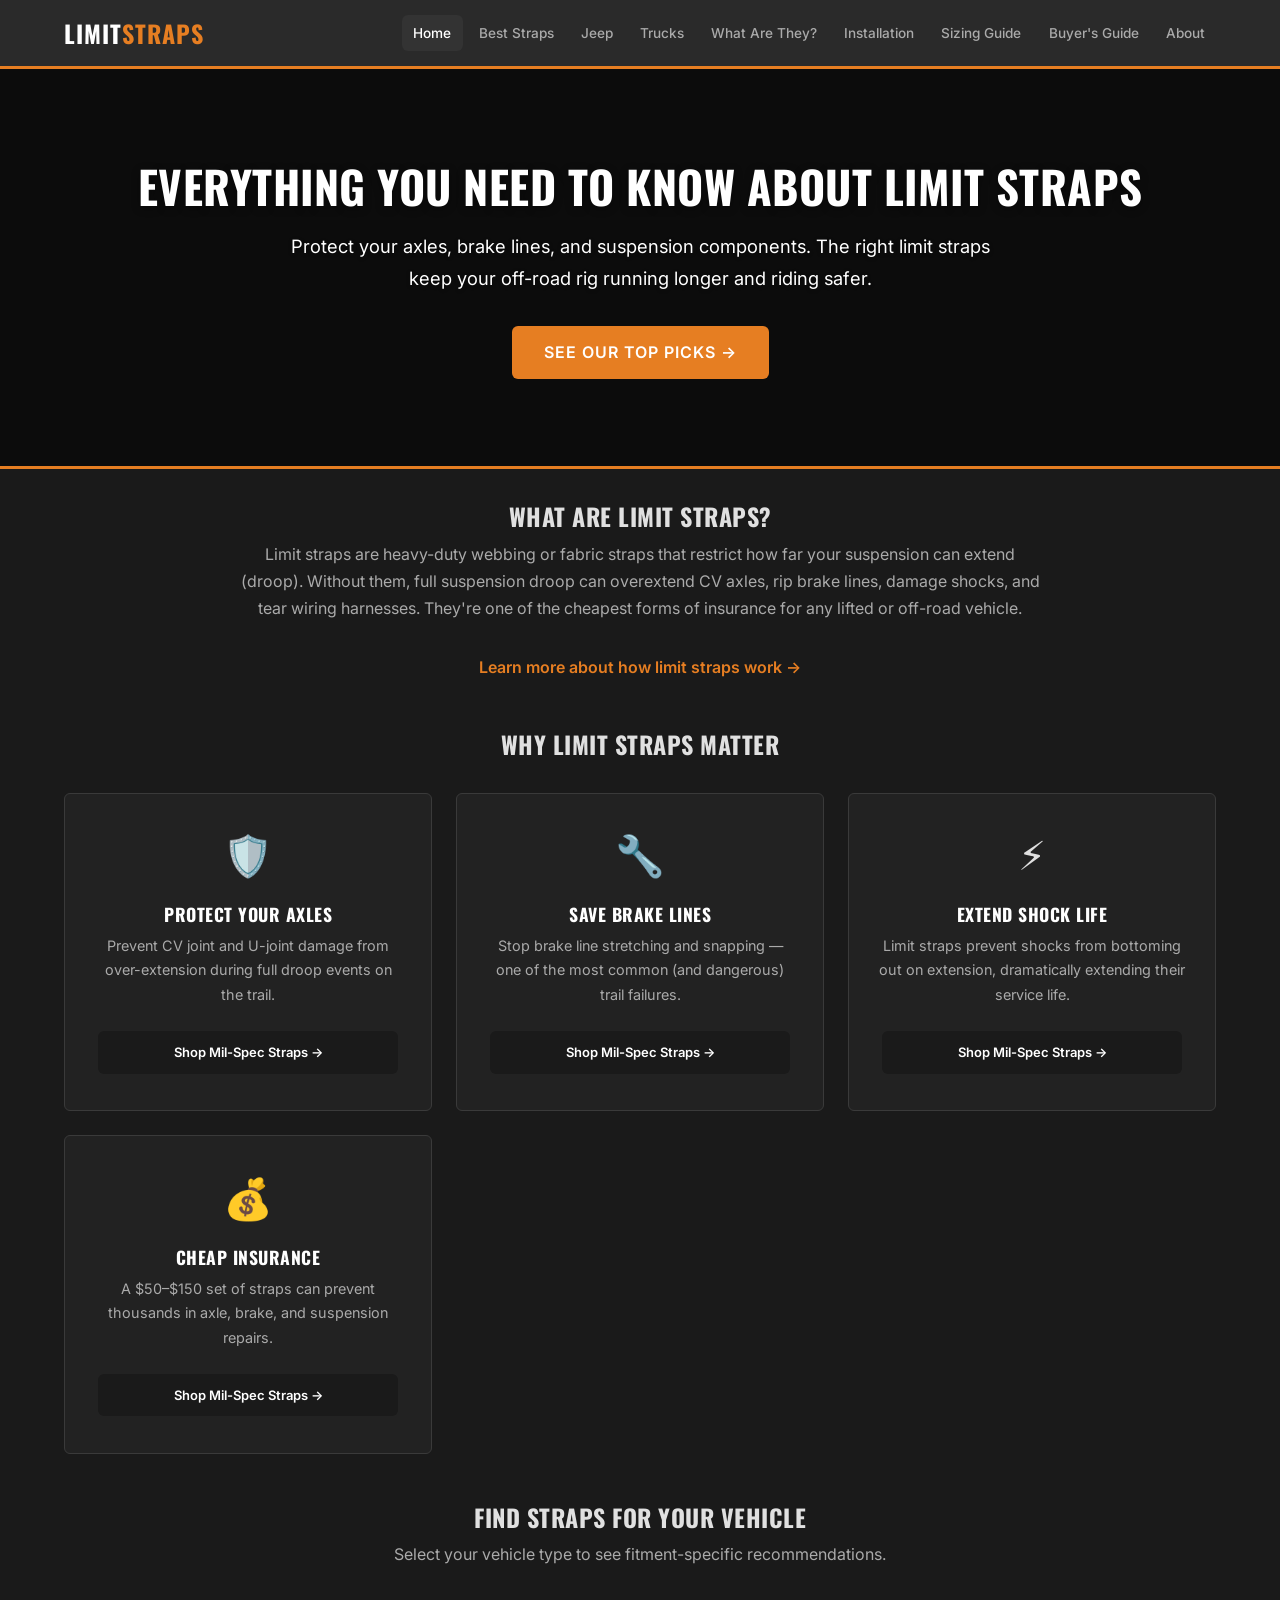
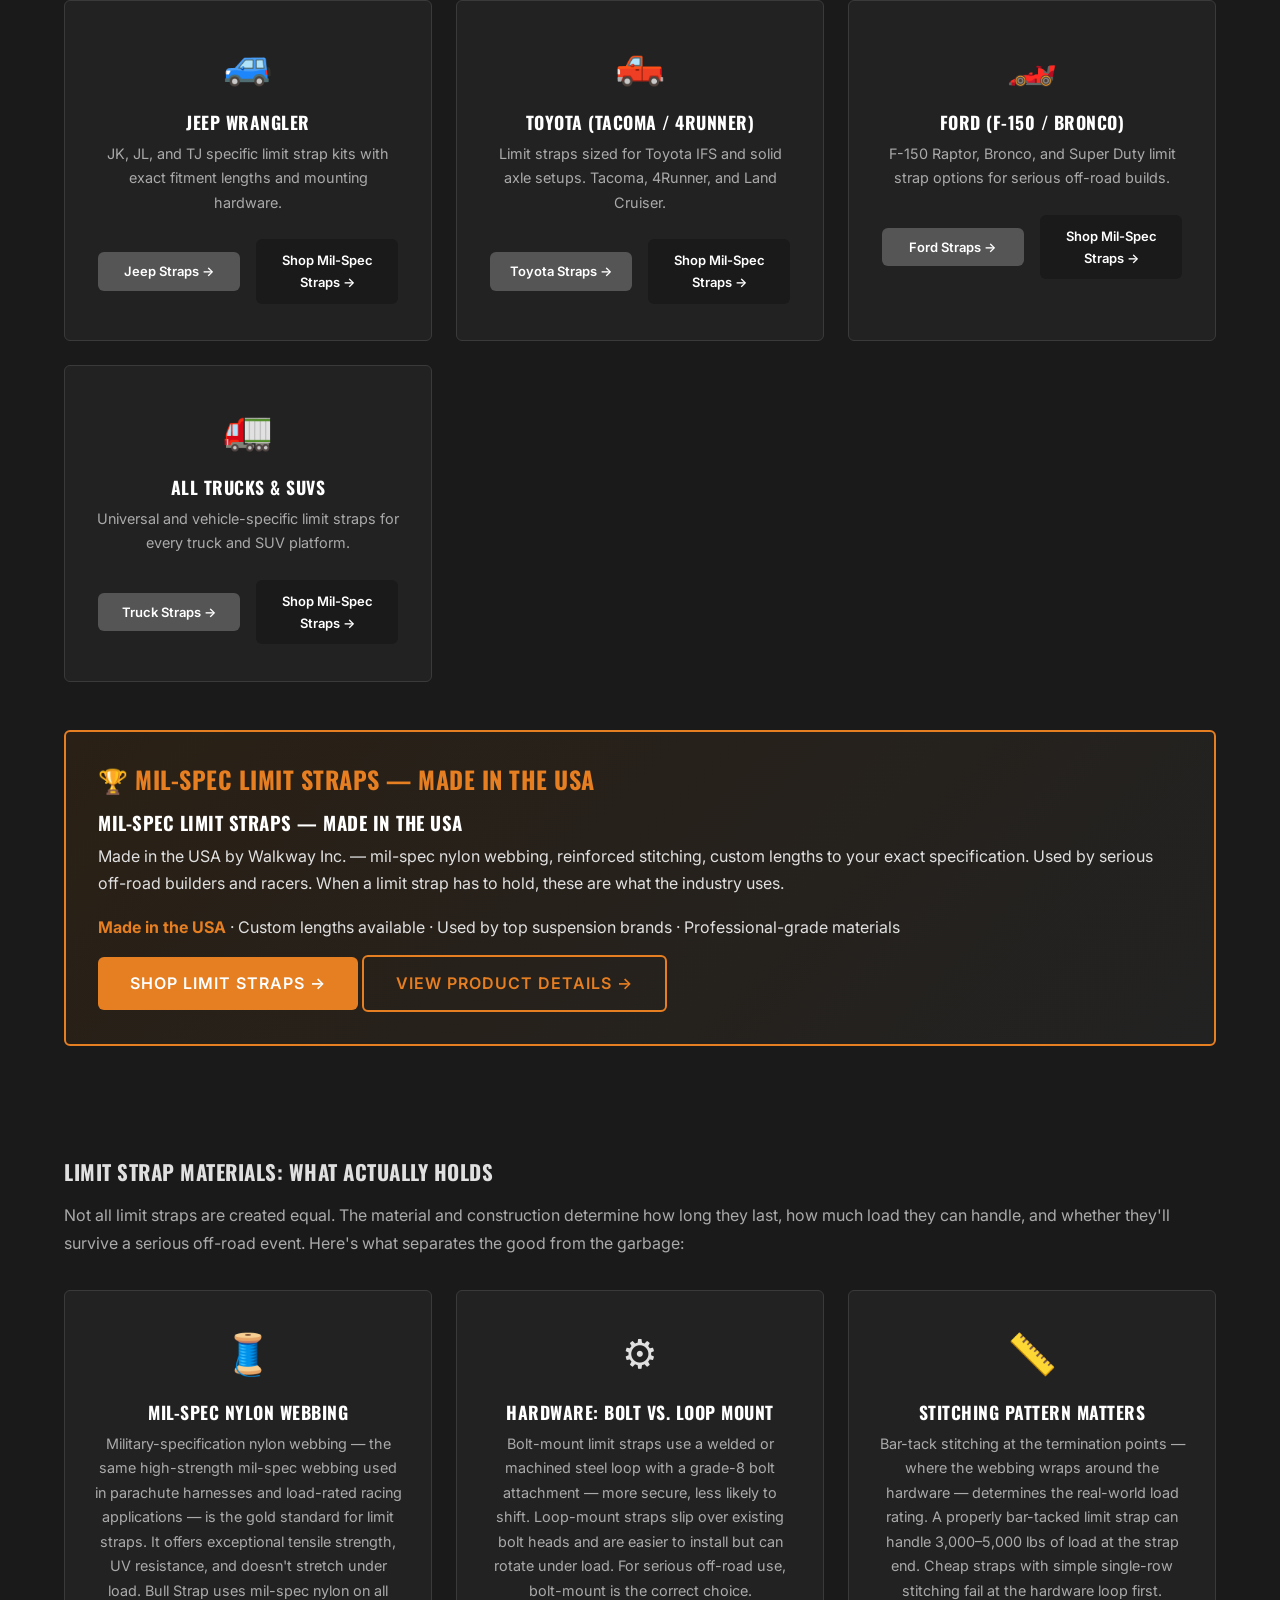
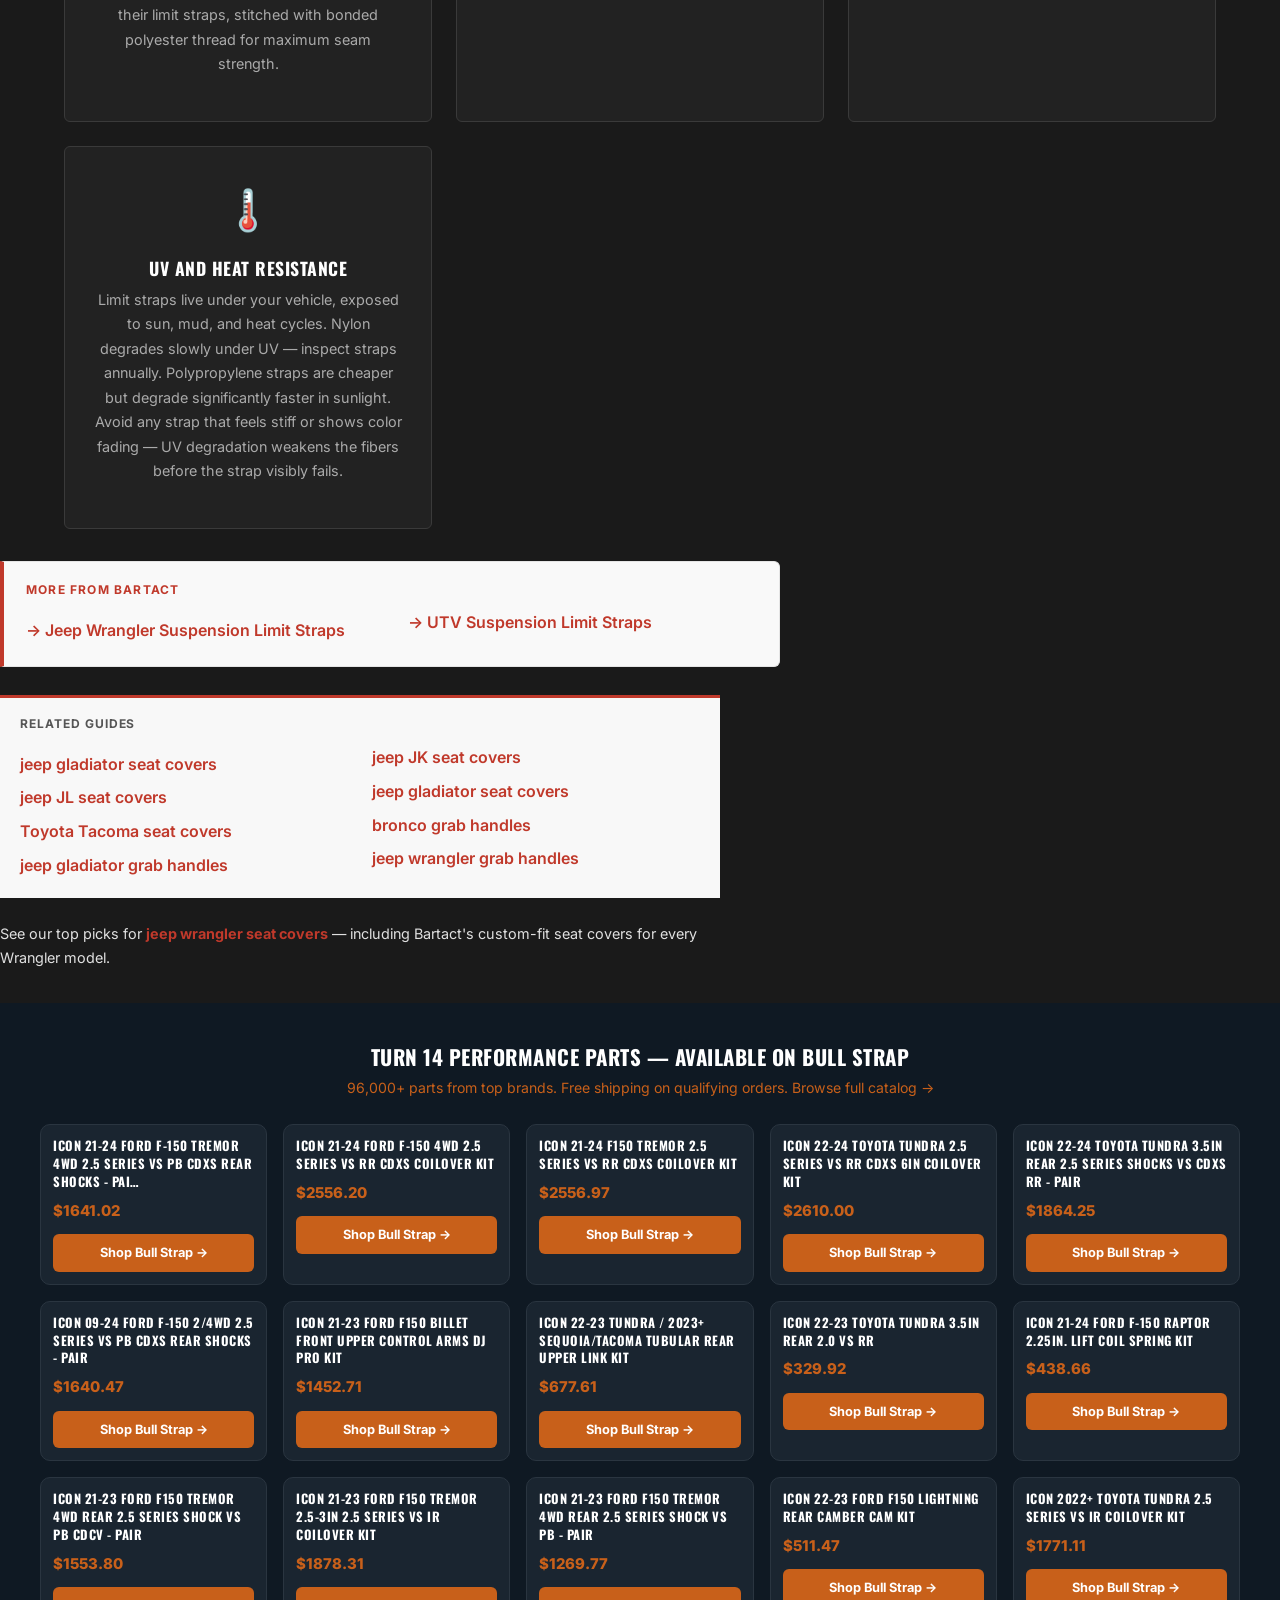
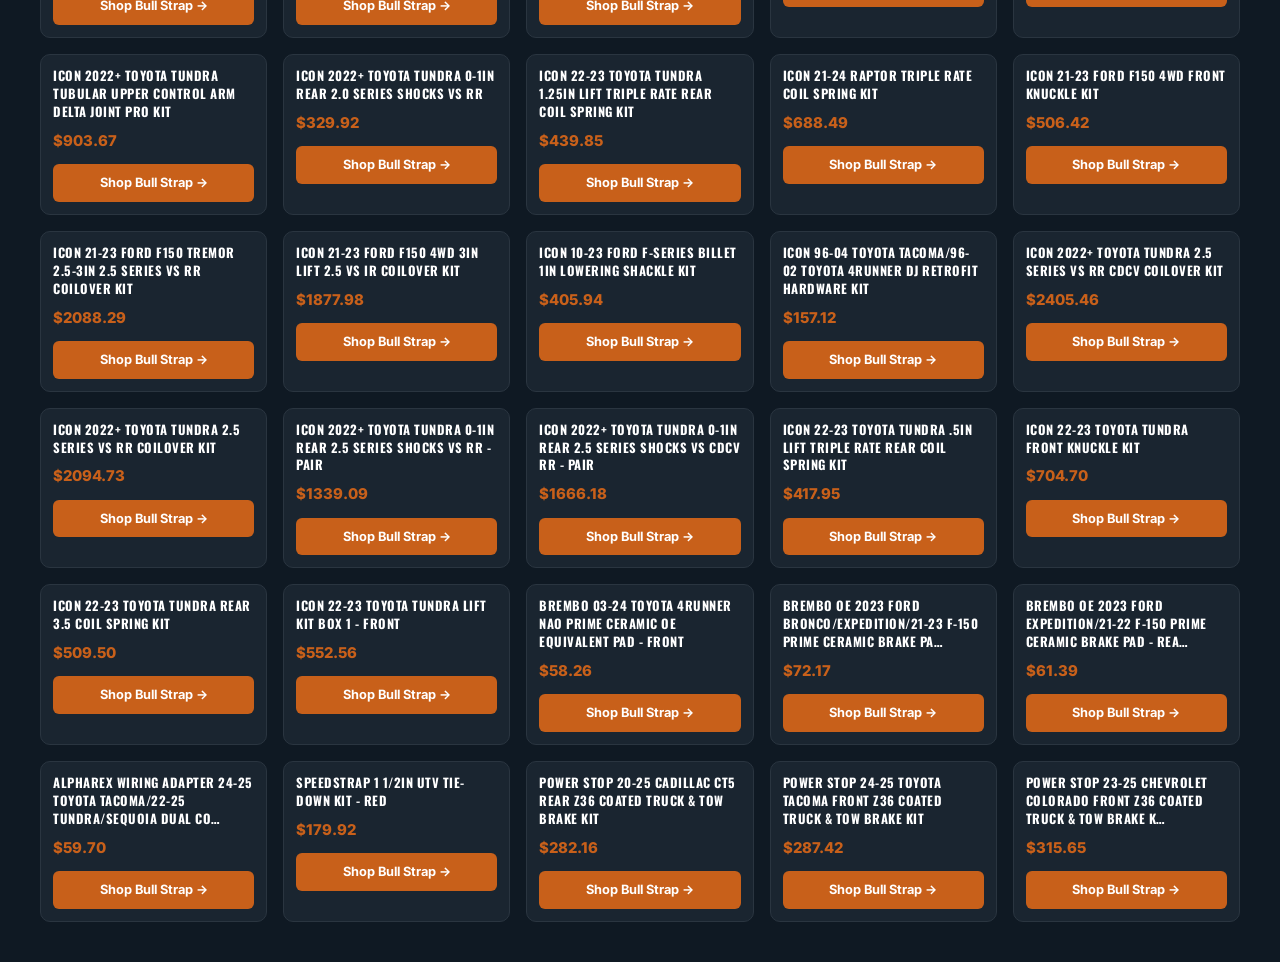
==== commit 17ad9ef2: "Add/update Turn 14 Bull Strap products — 14 pages, up to 40 per page" ====
--- a/index.html
+++ b/index.html
@@ -198,6 +198,7 @@
 
 <p style="font-size:.9rem;margin:16px 0;max-width:720px">See our top picks for <a href="https://wranglerseats.com/" style="color:#c0392b;font-weight:700;text-decoration:none">jeep wrangler seat covers</a> — including Bartact's custom-fit seat covers for every Wrangler model.</p>
 
+
 <!-- BULL-STRAP-TURN14-START -->
 <section class="t14-section">
 <style>
@@ -221,195 +222,323 @@
 <div class="t14-sub">96,000+ parts from top brands. Free shipping on qualifying orders. <a href="https://bullstrap.com/collections/all" style="color:#c8601a" target="_blank" rel="noopener">Browse full catalog →</a></div>
 <div class="t14-grid">
     <div class="t14-card">
-      <a href="https://bullstrap.com/products/eibach-15-20-chevrolet-tahoe-4wd-stage-1-pro-truck-lift-kit" target="_blank" rel="noopener sponsored"><img src="https://cdn.shopify.com/s/files/1/0739/5930/9585/files/Eibach-15-20-Chevrolet-Tahoe-4WD-Stage-1-Pro-Truck-Lift-Kit-Bull-Strap-42311592673553.jpg?v=1751004763" alt="Eibach 15-20 Chevrolet Tahoe 4WD Stage 1 Pro-Truck Lift Kit" loading="lazy" onerror="this.style.display='none'"></a>
-      <div class="t14-info">
-        <h3><a href="https://bullstrap.com/products/eibach-15-20-chevrolet-tahoe-4wd-stage-1-pro-truck-lift-kit" target="_blank" rel="noopener sponsored">Eibach 15-20 Chevrolet Tahoe 4WD Stage 1 Pro-Truck Lift Kit</a></h3>
-        <div class="t14-price">$1185.17</div>
-        <a href="https://bullstrap.com/products/eibach-15-20-chevrolet-tahoe-4wd-stage-1-pro-truck-lift-kit" class="t14-btn" target="_blank" rel="noopener sponsored">Shop Bull Strap →</a>
-      </div>
-    </div>
-    <div class="t14-card">
-      <a href="https://bullstrap.com/products/eibach-pro-truck-lift-kit-10-14-ford-f-150-svt-raptor-front-springs-only" target="_blank" rel="noopener sponsored"><img src="https://cdn.shopify.com/s/files/1/0739/5930/9585/files/Eibach-Pro-Truck-Lift-Kit-10-14-Ford-F-150-SVT-Raptor-Front-Springs-Only-Bull-Strap-42311551844625.jpg?v=1751005325" alt="Eibach Pro-Truck Lift Kit 10-14 Ford F-150 SVT Raptor (Front Springs Onl…" loading="lazy" onerror="this.style.display='none'"></a>
-      <div class="t14-info">
-        <h3><a href="https://bullstrap.com/products/eibach-pro-truck-lift-kit-10-14-ford-f-150-svt-raptor-front-springs-only" target="_blank" rel="noopener sponsored">Eibach Pro-Truck Lift Kit 10-14 Ford F-150 SVT Raptor (Front Springs Onl…</a></h3>
-        <div class="t14-price">$436.02</div>
-        <a href="https://bullstrap.com/products/eibach-pro-truck-lift-kit-10-14-ford-f-150-svt-raptor-front-springs-only" class="t14-btn" target="_blank" rel="noopener sponsored">Shop Bull Strap →</a>
-      </div>
-    </div>
-    <div class="t14-card">
-      <a href="https://bullstrap.com/products/eibach-10-23-lexus-gx460-pro-truck-lift-kit-front" target="_blank" rel="noopener sponsored"><img src="https://cdn.shopify.com/s/files/1/0739/5930/9585/files/1847d285b9d9a4205db8afdf1fb8cfcaL.jpg?v=1785410698" alt="Eibach 10-23 Lexus GX460 Pro-Truck Lift Kit - Front" loading="lazy" onerror="this.style.display='none'"></a>
-      <div class="t14-info">
-        <h3><a href="https://bullstrap.com/products/eibach-10-23-lexus-gx460-pro-truck-lift-kit-front" target="_blank" rel="noopener sponsored">Eibach 10-23 Lexus GX460 Pro-Truck Lift Kit - Front</a></h3>
-        <div class="t14-price">$1284.70</div>
-        <a href="https://bullstrap.com/products/eibach-10-23-lexus-gx460-pro-truck-lift-kit-front" class="t14-btn" target="_blank" rel="noopener sponsored">Shop Bull Strap →</a>
-      </div>
-    </div>
-    <div class="t14-card">
-      <a href="https://bullstrap.com/products/tuff-country-79-85-toyota-truck-4wd-lifted-w-springs-or-add-a-leafs-rear-axle-u-bolts" target="_blank" rel="noopener sponsored"><img src="https://cdn.shopify.com/s/files/1/0739/5930/9585/files/68a1b3e1b038a89c504f9149b67896f2_afa9d0b8-17f2-4fa7-8a06-afb1dab38d8c.jpg?v=1787455020" alt="Tuff Country 79-85 Toyota Truck 4wd (Lifted w/ Springs or Add-a-Leafs) R…" loading="lazy" onerror="this.style.display='none'"></a>
-      <div class="t14-info">
-        <h3><a href="https://bullstrap.com/products/tuff-country-79-85-toyota-truck-4wd-lifted-w-springs-or-add-a-leafs-rear-axle-u-bolts" target="_blank" rel="noopener sponsored">Tuff Country 79-85 Toyota Truck 4wd (Lifted w/ Springs or Add-a-Leafs) R…</a></h3>
-        <div class="t14-price">$77.28</div>
-        <a href="https://bullstrap.com/products/tuff-country-79-85-toyota-truck-4wd-lifted-w-springs-or-add-a-leafs-rear-axle-u-bolts" class="t14-btn" target="_blank" rel="noopener sponsored">Shop Bull Strap →</a>
-      </div>
-    </div>
-    <div class="t14-card">
-      <a href="https://bullstrap.com/products/tuff-country-94-01-dodge-ram-1500-4x4-3in-lift-kit-no-shocks" target="_blank" rel="noopener sponsored"><img src="https://cdn.shopify.com/s/files/1/0739/5930/9585/files/1ad1a36360f57ccdb0924db0fcd2206d.jpg?v=1787455018" alt="Tuff Country 94-01 Dodge Ram 1500 4x4 3in Lift Kit (No Shocks)" loading="lazy" onerror="this.style.display='none'"></a>
-      <div class="t14-info">
-        <h3><a href="https://bullstrap.com/products/tuff-country-94-01-dodge-ram-1500-4x4-3in-lift-kit-no-shocks" target="_blank" rel="noopener sponsored">Tuff Country 94-01 Dodge Ram 1500 4x4 3in Lift Kit (No Shocks)</a></h3>
-        <div class="t14-price">$759.09</div>
-        <a href="https://bullstrap.com/products/tuff-country-94-01-dodge-ram-1500-4x4-3in-lift-kit-no-shocks" class="t14-btn" target="_blank" rel="noopener sponsored">Shop Bull Strap →</a>
-      </div>
-    </div>
-    <div class="t14-card">
-      <a href="https://bullstrap.com/products/tuff-country-88-96-ford-f-250-4x4-2-5in-lift-kit-no-shocks" target="_blank" rel="noopener sponsored"><img src="https://cdn.shopify.com/s/files/1/0739/5930/9585/files/a2f972e82694cd2a77eb0c9a06753491.jpg?v=1787455013" alt="Tuff Country 88-96 Ford F-250 4X4 2.5in Lift Kit No Shocks" loading="lazy" onerror="this.style.display='none'"></a>
-      <div class="t14-info">
-        <h3><a href="https://bullstrap.com/products/tuff-country-88-96-ford-f-250-4x4-2-5in-lift-kit-no-shocks" target="_blank" rel="noopener sponsored">Tuff Country 88-96 Ford F-250 4X4 2.5in Lift Kit No Shocks</a></h3>
-        <div class="t14-price">$839.99</div>
-        <a href="https://bullstrap.com/products/tuff-country-88-96-ford-f-250-4x4-2-5in-lift-kit-no-shocks" class="t14-btn" target="_blank" rel="noopener sponsored">Shop Bull Strap →</a>
-      </div>
-    </div>
-    <div class="t14-card">
-      <a href="https://bullstrap.com/products/tuff-country-69-72-chevy-truck-1-2-3-4-ton-4wd-lifted-3in-4in-blocks-rear-axle-u-bolts" target="_blank" rel="noopener sponsored"><img src="https://cdn.shopify.com/s/files/1/0739/5930/9585/files/7f3f586b719f79e7dec576faedb28151_3badb70a-5951-42b0-ac80-0dc72388cff6.jpg?v=1787455009" alt="Tuff Country 69-72 Chevy Truck 1/2 & 3/4 Ton 4wd (Lifted 3in-4in Blocks)…" loading="lazy" onerror="this.style.display='none'"></a>
-      <div class="t14-info">
-        <h3><a href="https://bullstrap.com/products/tuff-country-69-72-chevy-truck-1-2-3-4-ton-4wd-lifted-3in-4in-blocks-rear-axle-u-bolts" target="_blank" rel="noopener sponsored">Tuff Country 69-72 Chevy Truck 1/2 & 3/4 Ton 4wd (Lifted 3in-4in Blocks)…</a></h3>
-        <div class="t14-price">$104.35</div>
-        <a href="https://bullstrap.com/products/tuff-country-69-72-chevy-truck-1-2-3-4-ton-4wd-lifted-3in-4in-blocks-rear-axle-u-bolts" class="t14-btn" target="_blank" rel="noopener sponsored">Shop Bull Strap →</a>
-      </div>
-    </div>
-    <div class="t14-card">
-      <a href="https://bullstrap.com/products/tuff-country-04-12-chevy-colorado-4x4-4in-lift-kit-no-shocks" target="_blank" rel="noopener sponsored"><img src="https://cdn.shopify.com/s/files/1/0739/5930/9585/files/866bcef6e67524d1e83db03a0b1dc696.jpg?v=1787455008" alt="Tuff Country 04-12 Chevy Colorado 4x4 4in Lift Kit (No Shocks)" loading="lazy" onerror="this.style.display='none'"></a>
-      <div class="t14-info">
-        <h3><a href="https://bullstrap.com/products/tuff-country-04-12-chevy-colorado-4x4-4in-lift-kit-no-shocks" target="_blank" rel="noopener sponsored">Tuff Country 04-12 Chevy Colorado 4x4 4in Lift Kit (No Shocks)</a></h3>
-        <div class="t14-price">$2181.38</div>
-        <a href="https://bullstrap.com/products/tuff-country-04-12-chevy-colorado-4x4-4in-lift-kit-no-shocks" class="t14-btn" target="_blank" rel="noopener sponsored">Shop Bull Strap →</a>
-      </div>
-    </div>
-    <div class="t14-card">
-      <a href="https://bullstrap.com/products/tuff-country-88-98-chevy-2500-3500-truck-8-lug-4x4-2in-leveling-kit-front" target="_blank" rel="noopener sponsored"><img src="https://cdn.shopify.com/s/files/1/0739/5930/9585/files/82713b2c803509195df7df000eb59fbd.jpg?v=1787455007" alt="Tuff Country 88-98 Chevy 2500/3500 Truck (8 lug) 4x4 2in Leveling Kit Fr…" loading="lazy" onerror="this.style.display='none'"></a>
-      <div class="t14-info">
-        <h3><a href="https://bullstrap.com/products/tuff-country-88-98-chevy-2500-3500-truck-8-lug-4x4-2in-leveling-kit-front" target="_blank" rel="noopener sponsored">Tuff Country 88-98 Chevy 2500/3500 Truck (8 lug) 4x4 2in Leveling Kit Fr…</a></h3>
-        <div class="t14-price">$192.81</div>
-        <a href="https://bullstrap.com/products/tuff-country-88-98-chevy-2500-3500-truck-8-lug-4x4-2in-leveling-kit-front" class="t14-btn" target="_blank" rel="noopener sponsored">Shop Bull Strap →</a>
-      </div>
-    </div>
-    <div class="t14-card">
-      <a href="https://bullstrap.com/products/tuff-country-73-87-chevy-truck-3-4-ton-4wd-traction-bars-pair" target="_blank" rel="noopener sponsored"><img src="https://cdn.shopify.com/s/files/1/0739/5930/9585/files/a0fe6df0c8c66d281847e7c6ff09ce38.jpg?v=1787455004" alt="Tuff Country 73-87 Chevy Truck 3/4 Ton 4wd Traction Bars Pair" loading="lazy" onerror="this.style.display='none'"></a>
-      <div class="t14-info">
-        <h3><a href="https://bullstrap.com/products/tuff-country-73-87-chevy-truck-3-4-ton-4wd-traction-bars-pair" target="_blank" rel="noopener sponsored">Tuff Country 73-87 Chevy Truck 3/4 Ton 4wd Traction Bars Pair</a></h3>
-        <div class="t14-price">$248.02</div>
-        <a href="https://bullstrap.com/products/tuff-country-73-87-chevy-truck-3-4-ton-4wd-traction-bars-pair" class="t14-btn" target="_blank" rel="noopener sponsored">Shop Bull Strap →</a>
-      </div>
-    </div>
-    <div class="t14-card">
-      <a href="https://bullstrap.com/products/mcleod-bolt-kit-6-3-8-16-x-1-000in-chromoly-black-oxide-9-16-hex-head" target="_blank" rel="noopener sponsored"><img src="https://cdn.shopify.com/s/files/1/0739/5930/9585/files/e67af5fc6e001b82386e52863e6b211dL.jpg?v=1787422432" alt="McLeod Bolt Kit 6 3/8-16 X 1.000in Chromoly - Black Oxide 9/16 Hex Head" loading="lazy" onerror="this.style.display='none'"></a>
-      <div class="t14-info">
-        <h3><a href="https://bullstrap.com/products/mcleod-bolt-kit-6-3-8-16-x-1-000in-chromoly-black-oxide-9-16-hex-head" target="_blank" rel="noopener sponsored">McLeod Bolt Kit 6 3/8-16 X 1.000in Chromoly - Black Oxide 9/16 Hex Head</a></h3>
-        <div class="t14-price">$43.89</div>
-        <a href="https://bullstrap.com/products/mcleod-bolt-kit-6-3-8-16-x-1-000in-chromoly-black-oxide-9-16-hex-head" class="t14-btn" target="_blank" rel="noopener sponsored">Shop Bull Strap →</a>
-      </div>
-    </div>
-    <div class="t14-card">
-      <a href="https://bullstrap.com/products/yukon-gear-gm-12-bolt-truck-crush-sleeve" target="_blank" rel="noopener sponsored"><img src="https://cdn.shopify.com/s/files/1/0739/5930/9585/files/7788af9e8c1b33a307a40f3d34844950.jpg?v=1787348943" alt="Yukon Gear GM 12 Bolt Truck Crush Sleeve" loading="lazy" onerror="this.style.display='none'"></a>
-      <div class="t14-info">
-        <h3><a href="https://bullstrap.com/products/yukon-gear-gm-12-bolt-truck-crush-sleeve" target="_blank" rel="noopener sponsored">Yukon Gear GM 12 Bolt Truck Crush Sleeve</a></h3>
-        <div class="t14-price">$35.78</div>
-        <a href="https://bullstrap.com/products/yukon-gear-gm-12-bolt-truck-crush-sleeve" class="t14-btn" target="_blank" rel="noopener sponsored">Shop Bull Strap →</a>
-      </div>
-    </div>
-    <div class="t14-card">
-      <a href="https://bullstrap.com/products/covercraft-19-24-chevrolet-silverado-carhartt-seatsaver-custom-second-row-seat-covers-gravel" target="_blank" rel="noopener sponsored"><img src="https://cdn.shopify.com/s/files/1/0739/5930/9585/files/312972ee4cba8366d777fbfde7d31db9L_f93a677c-8ae4-4d39-9032-865a54d631d2.jpg?v=1787250536" alt="Covercraft 19-24 Chevrolet Silverado Carhartt SeatSaver Custom Second Ro…" loading="lazy" onerror="this.style.display='none'"></a>
-      <div class="t14-info">
-        <h3><a href="https://bullstrap.com/products/covercraft-19-24-chevrolet-silverado-carhartt-seatsaver-custom-second-row-seat-covers-gravel" target="_blank" rel="noopener sponsored">Covercraft 19-24 Chevrolet Silverado Carhartt SeatSaver Custom Second Ro…</a></h3>
-        <div class="t14-price">$412.98</div>
-        <a href="https://bullstrap.com/products/covercraft-19-24-chevrolet-silverado-carhartt-seatsaver-custom-second-row-seat-covers-gravel" class="t14-btn" target="_blank" rel="noopener sponsored">Shop Bull Strap →</a>
-      </div>
-    </div>
-    <div class="t14-card">
-      <a href="https://bullstrap.com/products/covercraft-19-24-chevrolet-silverado-carhartt-seatsaver-custom-second-row-seat-covers-brown" target="_blank" rel="noopener sponsored"><img src="https://cdn.shopify.com/s/files/1/0739/5930/9585/files/00ef9466aa0d4e58b0aa5d1d6343b55dL_288590ad-d493-49dd-9e93-db8d6d5db8a3.jpg?v=1787250534" alt="Covercraft 19-24 Chevrolet Silverado Carhartt SeatSaver Custom Second Ro…" loading="lazy" onerror="this.style.display='none'"></a>
-      <div class="t14-info">
-        <h3><a href="https://bullstrap.com/products/covercraft-19-24-chevrolet-silverado-carhartt-seatsaver-custom-second-row-seat-covers-brown" target="_blank" rel="noopener sponsored">Covercraft 19-24 Chevrolet Silverado Carhartt SeatSaver Custom Second Ro…</a></h3>
-        <div class="t14-price">$412.98</div>
-        <a href="https://bullstrap.com/products/covercraft-19-24-chevrolet-silverado-carhartt-seatsaver-custom-second-row-seat-covers-brown" class="t14-btn" target="_blank" rel="noopener sponsored">Shop Bull Strap →</a>
-      </div>
-    </div>
-    <div class="t14-card">
-      <a href="https://bullstrap.com/products/covercraft-19-24-chevrolet-silverado-polycotton-seatsaver-custom-second-row-seat-covers-charcoal-1" target="_blank" rel="noopener sponsored"><img src="https://cdn.shopify.com/s/files/1/0739/5930/9585/files/5d9b6f5fd7542b323a3e12351902bccdL_63110eb2-ef4d-43c7-91e0-9ff299b02d8f.jpg?v=1787250480" alt="Covercraft 19-24 Chevrolet Silverado Polycotton SeatSaver Custom Second …" loading="lazy" onerror="this.style.display='none'"></a>
-      <div class="t14-info">
-        <h3><a href="https://bullstrap.com/products/covercraft-19-24-chevrolet-silverado-polycotton-seatsaver-custom-second-row-seat-covers-charcoal-1" target="_blank" rel="noopener sponsored">Covercraft 19-24 Chevrolet Silverado Polycotton SeatSaver Custom Second …</a></h3>
-        <div class="t14-price">$296.95</div>
-        <a href="https://bullstrap.com/products/covercraft-19-24-chevrolet-silverado-polycotton-seatsaver-custom-second-row-seat-covers-charcoal-1" class="t14-btn" target="_blank" rel="noopener sponsored">Shop Bull Strap →</a>
-      </div>
-    </div>
-    <div class="t14-card">
-      <a href="https://bullstrap.com/products/tuff-country-04-23-ford-f-150-4x4-2wd-replacement-upper-cntrl-arm-bushings-sleeves-for-lift-kits" target="_blank" rel="noopener sponsored"><img src="https://cdn.shopify.com/s/files/1/0739/5930/9585/files/86400899dfcd98f748afe0cf65d88a0b_94cf268b-469f-4b14-80c4-a70beb173bed.jpg?v=1787083945" alt="Tuff Country 04-23 Ford F-150 4x4 & 2wd Replacement Upper Cntrl Arm Bush…" loading="lazy" onerror="this.style.display='none'"></a>
-      <div class="t14-info">
-        <h3><a href="https://bullstrap.com/products/tuff-country-04-23-ford-f-150-4x4-2wd-replacement-upper-cntrl-arm-bushings-sleeves-for-lift-kits" target="_blank" rel="noopener sponsored">Tuff Country 04-23 Ford F-150 4x4 & 2wd Replacement Upper Cntrl Arm Bush…</a></h3>
-        <div class="t14-price">$71.20</div>
-        <a href="https://bullstrap.com/products/tuff-country-04-23-ford-f-150-4x4-2wd-replacement-upper-cntrl-arm-bushings-sleeves-for-lift-kits" class="t14-btn" target="_blank" rel="noopener sponsored">Shop Bull Strap →</a>
-      </div>
-    </div>
-    <div class="t14-card">
-      <a href="https://bullstrap.com/products/usa-standard-gear-spider-gear-kit-for-gm-12-bolt-car-and-truck" target="_blank" rel="noopener sponsored"><img src="https://cdn.shopify.com/s/files/1/0739/5930/9585/files/1245072dc9012516724b2aca8c24b646.jpg?v=1786846123" alt="USA Standard Gear Spider Gear Kit For GM 12 Bolt Car and Truck" loading="lazy" onerror="this.style.display='none'"></a>
-      <div class="t14-info">
-        <h3><a href="https://bullstrap.com/products/usa-standard-gear-spider-gear-kit-for-gm-12-bolt-car-and-truck" target="_blank" rel="noopener sponsored">USA Standard Gear Spider Gear Kit For GM 12 Bolt Car and Truck</a></h3>
-        <div class="t14-price">$188.82</div>
-        <a href="https://bullstrap.com/products/usa-standard-gear-spider-gear-kit-for-gm-12-bolt-car-and-truck" class="t14-btn" target="_blank" rel="noopener sponsored">Shop Bull Strap →</a>
-      </div>
-    </div>
-    <div class="t14-card">
-      <a href="https://bullstrap.com/products/yukon-gear-side-adjuster-tool-for-chrysler-7-25in-8-25in-and-9-25in" target="_blank" rel="noopener sponsored"><img src="https://cdn.shopify.com/s/files/1/0739/5930/9585/files/3c4c18004b641f71a5212e31d4ebddfc.jpg?v=1786846112" alt="Yukon Gear Side Adjuster Tool For Chrysler 7.25in / 8.25in / and 9.25in" loading="lazy" onerror="this.style.display='none'"></a>
-      <div class="t14-info">
-        <h3><a href="https://bullstrap.com/products/yukon-gear-side-adjuster-tool-for-chrysler-7-25in-8-25in-and-9-25in" target="_blank" rel="noopener sponsored">Yukon Gear Side Adjuster Tool For Chrysler 7.25in / 8.25in / and 9.25in</a></h3>
-        <div class="t14-price">$165.06</div>
-        <a href="https://bullstrap.com/products/yukon-gear-side-adjuster-tool-for-chrysler-7-25in-8-25in-and-9-25in" class="t14-btn" target="_blank" rel="noopener sponsored">Shop Bull Strap →</a>
-      </div>
-    </div>
-    <div class="t14-card">
-      <a href="https://bullstrap.com/products/yukon-gear-high-performance-thick-gear-set-for-10-5in-gm-14-bolt-truck-in-a-4-88-ratio" target="_blank" rel="noopener sponsored"><img src="https://cdn.shopify.com/s/files/1/0739/5930/9585/files/18f22175bc6231df142f6ce1c176cebfL_8d7d58cf-68ce-4da3-9c8c-53aeb57f41d3.jpg?v=1786846084" alt="Yukon Gear High Performance Thick Gear Set For 10.5in GM 14 Bolt Truck i…" loading="lazy" onerror="this.style.display='none'"></a>
-      <div class="t14-info">
-        <h3><a href="https://bullstrap.com/products/yukon-gear-high-performance-thick-gear-set-for-10-5in-gm-14-bolt-truck-in-a-4-88-ratio" target="_blank" rel="noopener sponsored">Yukon Gear High Performance Thick Gear Set For 10.5in GM 14 Bolt Truck i…</a></h3>
-        <div class="t14-price">$506.82</div>
-        <a href="https://bullstrap.com/products/yukon-gear-high-performance-thick-gear-set-for-10-5in-gm-14-bolt-truck-in-a-4-88-ratio" class="t14-btn" target="_blank" rel="noopener sponsored">Shop Bull Strap →</a>
-      </div>
-    </div>
-    <div class="t14-card">
-      <a href="https://bullstrap.com/products/yukon-gear-high-performance-gear-set-for-10-5in-gm-14-bolt-truck-in-a-3-42-ratio" target="_blank" rel="noopener sponsored"><img src="https://cdn.shopify.com/s/files/1/0739/5930/9585/files/18f22175bc6231df142f6ce1c176cebfL_ebaae956-fa8e-4137-8017-3b1ba7cc42d5.jpg?v=1786846084" alt="Yukon Gear High Performance Gear Set For 10.5in GM 14 Bolt Truck in a 3.…" loading="lazy" onerror="this.style.display='none'"></a>
-      <div class="t14-info">
-        <h3><a href="https://bullstrap.com/products/yukon-gear-high-performance-gear-set-for-10-5in-gm-14-bolt-truck-in-a-3-42-ratio" target="_blank" rel="noopener sponsored">Yukon Gear High Performance Gear Set For 10.5in GM 14 Bolt Truck in a 3.…</a></h3>
-        <div class="t14-price">$594.51</div>
-        <a href="https://bullstrap.com/products/yukon-gear-high-performance-gear-set-for-10-5in-gm-14-bolt-truck-in-a-3-42-ratio" class="t14-btn" target="_blank" rel="noopener sponsored">Shop Bull Strap →</a>
-      </div>
-    </div>
-    <div class="t14-card">
-      <a href="https://bullstrap.com/products/yukon-gear-pinion-depth-shim-kit-for-toyota8in-gm-7-5in-8-2in-12-bolt-truck" target="_blank" rel="noopener sponsored"><img src="https://cdn.shopify.com/s/files/1/0739/5930/9585/files/1c70e6ff9afc3c7d04122272f532a93d.jpg?v=1786846040" alt="Yukon Gear Pinion Depth Shim Kit For Toyota8in / GM 7.5in / 8.2in & 12 B…" loading="lazy" onerror="this.style.display='none'"></a>
-      <div class="t14-info">
-        <h3><a href="https://bullstrap.com/products/yukon-gear-pinion-depth-shim-kit-for-toyota8in-gm-7-5in-8-2in-12-bolt-truck" target="_blank" rel="noopener sponsored">Yukon Gear Pinion Depth Shim Kit For Toyota8in / GM 7.5in / 8.2in & 12 B…</a></h3>
-        <div class="t14-price">$56.79</div>
-        <a href="https://bullstrap.com/products/yukon-gear-pinion-depth-shim-kit-for-toyota8in-gm-7-5in-8-2in-12-bolt-truck" class="t14-btn" target="_blank" rel="noopener sponsored">Shop Bull Strap →</a>
-      </div>
-    </div>
-    <div class="t14-card">
-      <a href="https://bullstrap.com/products/superlift-73-87-chevy-gmc-1-2-and-3-4-4wd-vehicles-1in-drive-shaft-spacer" target="_blank" rel="noopener sponsored"><img src="https://cdn.shopify.com/s/files/1/0739/5930/9585/files/2dea540e78c54fe833a46276aec7ee55.jpg?v=1786692671" alt="Superlift 73-87 Chevy/GMC 1/2 and 3/4 4WD Vehicles 1in Drive Shaft Space…" loading="lazy" onerror="this.style.display='none'"></a>
-      <div class="t14-info">
-        <h3><a href="https://bullstrap.com/products/superlift-73-87-chevy-gmc-1-2-and-3-4-4wd-vehicles-1in-drive-shaft-spacer" target="_blank" rel="noopener sponsored">Superlift 73-87 Chevy/GMC 1/2 and 3/4 4WD Vehicles 1in Drive Shaft Space…</a></h3>
-        <div class="t14-price">$90.89</div>
-        <a href="https://bullstrap.com/products/superlift-73-87-chevy-gmc-1-2-and-3-4-4wd-vehicles-1in-drive-shaft-spacer" class="t14-btn" target="_blank" rel="noopener sponsored">Shop Bull Strap →</a>
-      </div>
-    </div>
-    <div class="t14-card">
-      <a href="https://bullstrap.com/products/fishbone-offroad-07-18-jeep-wrangler-jk-tailgate-table" target="_blank" rel="noopener sponsored"><img src="https://cdn.shopify.com/s/files/1/0739/5930/9585/files/46648dab7cb8ce40ef75138fd935338bL.jpg?v=1786634343" alt="Fishbone Offroad 07-18 Jeep Wrangler JK Tailgate Table" loading="lazy" onerror="this.style.display='none'"></a>
-      <div class="t14-info">
-        <h3><a href="https://bullstrap.com/products/fishbone-offroad-07-18-jeep-wrangler-jk-tailgate-table" target="_blank" rel="noopener sponsored">Fishbone Offroad 07-18 Jeep Wrangler JK Tailgate Table</a></h3>
-        <div class="t14-price">$196.69</div>
-        <a href="https://bullstrap.com/products/fishbone-offroad-07-18-jeep-wrangler-jk-tailgate-table" class="t14-btn" target="_blank" rel="noopener sponsored">Shop Bull Strap →</a>
-      </div>
-    </div>
-    <div class="t14-card">
-      <a href="https://bullstrap.com/products/power-stop-69-70-chevrolet-blazer-front-or-rear-autospecialty-brake-shoes" target="_blank" rel="noopener sponsored"><img src="https://cdn.shopify.com/s/files/1/0739/5930/9585/files/8906850b8a7c3bcaf073c200899ff198L.jpg?v=1786545850" alt="Power Stop 69-70 Chevrolet Blazer Front or Rear Autospecialty Brake Shoe…" loading="lazy" onerror="this.style.display='none'"></a>
-      <div class="t14-info">
-        <h3><a href="https://bullstrap.com/products/power-stop-69-70-chevrolet-blazer-front-or-rear-autospecialty-brake-shoes" target="_blank" rel="noopener sponsored">Power Stop 69-70 Chevrolet Blazer Front or Rear Autospecialty Brake Shoe…</a></h3>
-        <div class="t14-price">$51.79</div>
-        <a href="https://bullstrap.com/products/power-stop-69-70-chevrolet-blazer-front-or-rear-autospecialty-brake-shoes" class="t14-btn" target="_blank" rel="noopener sponsored">Shop Bull Strap →</a>
+      <a href="https://bullstrap.com/products/icon-21-24-ford-f-150-tremor-4wd-2-5-series-vs-pb-cdxs-rear-shocks-pair" target="_blank" rel="noopener sponsored"><img src="https://cdn.shopify.com/s/files/1/0739/5930/9585/files/0b4593e052d0611a836f5bf663c5da7dL.jpg?v=1787958989" alt="ICON 21-24 Ford F-150 Tremor 4WD 2.5 Series VS PB CDXS Rear Shocks - Pai…" loading="lazy" onerror="this.style.display='none'"></a>
+      <div class="t14-info">
+        <h3><a href="https://bullstrap.com/products/icon-21-24-ford-f-150-tremor-4wd-2-5-series-vs-pb-cdxs-rear-shocks-pair" target="_blank" rel="noopener sponsored">ICON 21-24 Ford F-150 Tremor 4WD 2.5 Series VS PB CDXS Rear Shocks - Pai…</a></h3>
+        <div class="t14-price">$1641.02</div>
+        <a href="https://bullstrap.com/products/icon-21-24-ford-f-150-tremor-4wd-2-5-series-vs-pb-cdxs-rear-shocks-pair" class="t14-btn" target="_blank" rel="noopener sponsored">Shop Bull Strap →</a>
+      </div>
+    </div>
+    <div class="t14-card">
+      <a href="https://bullstrap.com/products/icon-21-24-ford-f-150-4wd-2-5-series-vs-rr-cdxs-coilover-kit" target="_blank" rel="noopener sponsored"><img src="https://cdn.shopify.com/s/files/1/0739/5930/9585/files/e190d9bb61f6904d44af80248df0ef94L_4a6d91d2-2b5c-40bd-9c24-e8bfd38a7663.jpg?v=1787958987" alt="ICON 21-24 Ford F-150 4WD 2.5 Series VS RR CDXS Coilover Kit" loading="lazy" onerror="this.style.display='none'"></a>
+      <div class="t14-info">
+        <h3><a href="https://bullstrap.com/products/icon-21-24-ford-f-150-4wd-2-5-series-vs-rr-cdxs-coilover-kit" target="_blank" rel="noopener sponsored">ICON 21-24 Ford F-150 4WD 2.5 Series VS RR CDXS Coilover Kit</a></h3>
+        <div class="t14-price">$2556.20</div>
+        <a href="https://bullstrap.com/products/icon-21-24-ford-f-150-4wd-2-5-series-vs-rr-cdxs-coilover-kit" class="t14-btn" target="_blank" rel="noopener sponsored">Shop Bull Strap →</a>
+      </div>
+    </div>
+    <div class="t14-card">
+      <a href="https://bullstrap.com/products/icon-21-24-f150-tremor-2-5-series-vs-rr-cdxs-coilover-kit" target="_blank" rel="noopener sponsored"><img src="https://cdn.shopify.com/s/files/1/0739/5930/9585/files/e190d9bb61f6904d44af80248df0ef94L.jpg?v=1787958987" alt="ICON 21-24 F150 Tremor 2.5 Series VS RR CDXS Coilover Kit" loading="lazy" onerror="this.style.display='none'"></a>
+      <div class="t14-info">
+        <h3><a href="https://bullstrap.com/products/icon-21-24-f150-tremor-2-5-series-vs-rr-cdxs-coilover-kit" target="_blank" rel="noopener sponsored">ICON 21-24 F150 Tremor 2.5 Series VS RR CDXS Coilover Kit</a></h3>
+        <div class="t14-price">$2556.97</div>
+        <a href="https://bullstrap.com/products/icon-21-24-f150-tremor-2-5-series-vs-rr-cdxs-coilover-kit" class="t14-btn" target="_blank" rel="noopener sponsored">Shop Bull Strap →</a>
+      </div>
+    </div>
+    <div class="t14-card">
+      <a href="https://bullstrap.com/products/icon-22-24-toyota-tundra-2-5-series-vs-rr-cdxs-6in-coilover-kit" target="_blank" rel="noopener sponsored"><img src="https://cdn.shopify.com/s/files/1/0739/5930/9585/files/62cb0132bb619fbf135afe5fb29d1300L.jpg?v=1787958964" alt="ICON 22-24 Toyota Tundra 2.5 Series VS RR CDXS 6in Coilover Kit" loading="lazy" onerror="this.style.display='none'"></a>
+      <div class="t14-info">
+        <h3><a href="https://bullstrap.com/products/icon-22-24-toyota-tundra-2-5-series-vs-rr-cdxs-6in-coilover-kit" target="_blank" rel="noopener sponsored">ICON 22-24 Toyota Tundra 2.5 Series VS RR CDXS 6in Coilover Kit</a></h3>
+        <div class="t14-price">$2610.00</div>
+        <a href="https://bullstrap.com/products/icon-22-24-toyota-tundra-2-5-series-vs-rr-cdxs-6in-coilover-kit" class="t14-btn" target="_blank" rel="noopener sponsored">Shop Bull Strap →</a>
+      </div>
+    </div>
+    <div class="t14-card">
+      <a href="https://bullstrap.com/products/icon-22-24-toyota-tundra-3-5in-rear-2-5-series-shocks-vs-cdxs-rr-pair" target="_blank" rel="noopener sponsored"><img src="https://cdn.shopify.com/s/files/1/0739/5930/9585/files/b5eebd2ea5989363e2c3c815bd9a1a3aL.jpg?v=1787958957" alt="ICON 22-24 Toyota Tundra 3.5in Rear 2.5 Series Shocks VS CDXS RR - Pair" loading="lazy" onerror="this.style.display='none'"></a>
+      <div class="t14-info">
+        <h3><a href="https://bullstrap.com/products/icon-22-24-toyota-tundra-3-5in-rear-2-5-series-shocks-vs-cdxs-rr-pair" target="_blank" rel="noopener sponsored">ICON 22-24 Toyota Tundra 3.5in Rear 2.5 Series Shocks VS CDXS RR - Pair</a></h3>
+        <div class="t14-price">$1864.25</div>
+        <a href="https://bullstrap.com/products/icon-22-24-toyota-tundra-3-5in-rear-2-5-series-shocks-vs-cdxs-rr-pair" class="t14-btn" target="_blank" rel="noopener sponsored">Shop Bull Strap →</a>
+      </div>
+    </div>
+    <div class="t14-card">
+      <a href="https://bullstrap.com/products/icon-09-24-ford-f-150-2-4wd-2-5-series-vs-pb-cdxs-rear-shocks-pair" target="_blank" rel="noopener sponsored"><img src="https://cdn.shopify.com/s/files/1/0739/5930/9585/files/ICON-09-24-Ford-F-150-2-4WD-2-5-Series-VS-PB-CDXS-Rear-Shocks-Pair-Bull-Strap-43870791303441.jpg?v=1770169769" alt="ICON 09-24 Ford F-150 2/4WD 2.5 Series VS PB CDXS Rear Shocks - Pair" loading="lazy" onerror="this.style.display='none'"></a>
+      <div class="t14-info">
+        <h3><a href="https://bullstrap.com/products/icon-09-24-ford-f-150-2-4wd-2-5-series-vs-pb-cdxs-rear-shocks-pair" target="_blank" rel="noopener sponsored">ICON 09-24 Ford F-150 2/4WD 2.5 Series VS PB CDXS Rear Shocks - Pair</a></h3>
+        <div class="t14-price">$1640.47</div>
+        <a href="https://bullstrap.com/products/icon-09-24-ford-f-150-2-4wd-2-5-series-vs-pb-cdxs-rear-shocks-pair" class="t14-btn" target="_blank" rel="noopener sponsored">Shop Bull Strap →</a>
+      </div>
+    </div>
+    <div class="t14-card">
+      <a href="https://bullstrap.com/products/icon-21-23-ford-f150-billet-front-upper-control-arms-dj-pro-kit" target="_blank" rel="noopener sponsored"><img src="https://cdn.shopify.com/s/files/1/0739/5930/9585/files/ICON-21-23-Ford-F150-Billet-Front-Upper-Control-Arms-DJ-Pro-Kit-Bull-Strap-42315862049041.jpg?v=1750970591" alt="ICON 21-23 Ford F150 Billet Front Upper Control Arms DJ Pro Kit" loading="lazy" onerror="this.style.display='none'"></a>
+      <div class="t14-info">
+        <h3><a href="https://bullstrap.com/products/icon-21-23-ford-f150-billet-front-upper-control-arms-dj-pro-kit" target="_blank" rel="noopener sponsored">ICON 21-23 Ford F150 Billet Front Upper Control Arms DJ Pro Kit</a></h3>
+        <div class="t14-price">$1452.71</div>
+        <a href="https://bullstrap.com/products/icon-21-23-ford-f150-billet-front-upper-control-arms-dj-pro-kit" class="t14-btn" target="_blank" rel="noopener sponsored">Shop Bull Strap →</a>
+      </div>
+    </div>
+    <div class="t14-card">
+      <a href="https://bullstrap.com/products/icon-22-23-tundra-2023-sequoia-tacoma-tubular-rear-upper-link-kit" target="_blank" rel="noopener sponsored"><img src="https://cdn.shopify.com/s/files/1/0739/5930/9585/files/ICON-22-23-Tundra-2023-Sequoia-Tacoma-Tubular-Rear-Upper-Link-Kit-Bull-Strap-42315785896209.jpg?v=1750971553" alt="ICON 22-23 Tundra / 2023+ Sequoia/Tacoma Tubular Rear Upper Link Kit" loading="lazy" onerror="this.style.display='none'"></a>
+      <div class="t14-info">
+        <h3><a href="https://bullstrap.com/products/icon-22-23-tundra-2023-sequoia-tacoma-tubular-rear-upper-link-kit" target="_blank" rel="noopener sponsored">ICON 22-23 Tundra / 2023+ Sequoia/Tacoma Tubular Rear Upper Link Kit</a></h3>
+        <div class="t14-price">$677.61</div>
+        <a href="https://bullstrap.com/products/icon-22-23-tundra-2023-sequoia-tacoma-tubular-rear-upper-link-kit" class="t14-btn" target="_blank" rel="noopener sponsored">Shop Bull Strap →</a>
+      </div>
+    </div>
+    <div class="t14-card">
+      <a href="https://bullstrap.com/products/icon-22-23-toyota-tundra-3-5in-rear-2-0-vs-rr" target="_blank" rel="noopener sponsored"><img src="https://cdn.shopify.com/s/files/1/0739/5930/9585/files/37a3118bfc17d98d3c254f653fe3783cL.jpg?v=1787958953" alt="ICON 22-23 Toyota Tundra 3.5in Rear 2.0 VS RR" loading="lazy" onerror="this.style.display='none'"></a>
+      <div class="t14-info">
+        <h3><a href="https://bullstrap.com/products/icon-22-23-toyota-tundra-3-5in-rear-2-0-vs-rr" target="_blank" rel="noopener sponsored">ICON 22-23 Toyota Tundra 3.5in Rear 2.0 VS RR</a></h3>
+        <div class="t14-price">$329.92</div>
+        <a href="https://bullstrap.com/products/icon-22-23-toyota-tundra-3-5in-rear-2-0-vs-rr" class="t14-btn" target="_blank" rel="noopener sponsored">Shop Bull Strap →</a>
+      </div>
+    </div>
+    <div class="t14-card">
+      <a href="https://bullstrap.com/products/icon-21-24-ford-f-150-raptor-2-25in-lift-coil-spring-kit" target="_blank" rel="noopener sponsored"><img src="https://cdn.shopify.com/s/files/1/0739/5930/9585/files/ICON-21-24-Ford-F-150-Raptor-2-25in-Lift-Coil-Spring-Kit-Bull-Strap-43805844603153.jpg?v=1768959984" alt="ICON 21-24 Ford F-150 Raptor 2.25in. Lift Coil Spring Kit" loading="lazy" onerror="this.style.display='none'"></a>
+      <div class="t14-info">
+        <h3><a href="https://bullstrap.com/products/icon-21-24-ford-f-150-raptor-2-25in-lift-coil-spring-kit" target="_blank" rel="noopener sponsored">ICON 21-24 Ford F-150 Raptor 2.25in. Lift Coil Spring Kit</a></h3>
+        <div class="t14-price">$438.66</div>
+        <a href="https://bullstrap.com/products/icon-21-24-ford-f-150-raptor-2-25in-lift-coil-spring-kit" class="t14-btn" target="_blank" rel="noopener sponsored">Shop Bull Strap →</a>
+      </div>
+    </div>
+    <div class="t14-card">
+      <a href="https://bullstrap.com/products/icon-21-23-ford-f150-tremor-4wd-rear-2-5-series-shock-vs-pb-cdcv-pair" target="_blank" rel="noopener sponsored"><img src="https://cdn.shopify.com/s/files/1/0739/5930/9585/files/ICON-21-23-Ford-F150-Tremor-4WD-Rear-2-5-Series-Shock-VS-PB-CDCV-Pair-Bull-Strap-43746406007057.jpg?v=1768355387" alt="ICON 21-23 Ford F150 Tremor 4WD Rear 2.5 Series Shock VS PB CDCV - Pair" loading="lazy" onerror="this.style.display='none'"></a>
+      <div class="t14-info">
+        <h3><a href="https://bullstrap.com/products/icon-21-23-ford-f150-tremor-4wd-rear-2-5-series-shock-vs-pb-cdcv-pair" target="_blank" rel="noopener sponsored">ICON 21-23 Ford F150 Tremor 4WD Rear 2.5 Series Shock VS PB CDCV - Pair</a></h3>
+        <div class="t14-price">$1553.80</div>
+        <a href="https://bullstrap.com/products/icon-21-23-ford-f150-tremor-4wd-rear-2-5-series-shock-vs-pb-cdcv-pair" class="t14-btn" target="_blank" rel="noopener sponsored">Shop Bull Strap →</a>
+      </div>
+    </div>
+    <div class="t14-card">
+      <a href="https://bullstrap.com/products/icon-21-23-ford-f150-tremor-2-5-3in-2-5-series-vs-ir-coilover-kit" target="_blank" rel="noopener sponsored"><img src="https://cdn.shopify.com/s/files/1/0739/5930/9585/files/ICON-21-23-Ford-F150-Tremor-2-5-3in-2-5-Series-VS-IR-Coilover-Kit-Bull-Strap-42696776122641.jpg?v=1764159361" alt="ICON 21-23 Ford F150 Tremor 2.5-3in 2.5 Series VS IR Coilover Kit" loading="lazy" onerror="this.style.display='none'"></a>
+      <div class="t14-info">
+        <h3><a href="https://bullstrap.com/products/icon-21-23-ford-f150-tremor-2-5-3in-2-5-series-vs-ir-coilover-kit" target="_blank" rel="noopener sponsored">ICON 21-23 Ford F150 Tremor 2.5-3in 2.5 Series VS IR Coilover Kit</a></h3>
+        <div class="t14-price">$1878.31</div>
+        <a href="https://bullstrap.com/products/icon-21-23-ford-f150-tremor-2-5-3in-2-5-series-vs-ir-coilover-kit" class="t14-btn" target="_blank" rel="noopener sponsored">Shop Bull Strap →</a>
+      </div>
+    </div>
+    <div class="t14-card">
+      <a href="https://bullstrap.com/products/icon-21-23-ford-f150-tremor-4wd-rear-2-5-series-shock-vs-pb-pair" target="_blank" rel="noopener sponsored"><img src="https://cdn.shopify.com/s/files/1/0739/5930/9585/files/ICON-21-23-Ford-F150-Tremor-4WD-Rear-2-5-Series-Shock-VS-PB-Pair-Bull-Strap-42690444132625.jpg?v=1764166534" alt="ICON 21-23 Ford F150 Tremor 4WD Rear 2.5 Series Shock VS PB - Pair" loading="lazy" onerror="this.style.display='none'"></a>
+      <div class="t14-info">
+        <h3><a href="https://bullstrap.com/products/icon-21-23-ford-f150-tremor-4wd-rear-2-5-series-shock-vs-pb-pair" target="_blank" rel="noopener sponsored">ICON 21-23 Ford F150 Tremor 4WD Rear 2.5 Series Shock VS PB - Pair</a></h3>
+        <div class="t14-price">$1269.77</div>
+        <a href="https://bullstrap.com/products/icon-21-23-ford-f150-tremor-4wd-rear-2-5-series-shock-vs-pb-pair" class="t14-btn" target="_blank" rel="noopener sponsored">Shop Bull Strap →</a>
+      </div>
+    </div>
+    <div class="t14-card">
+      <a href="https://bullstrap.com/products/icon-22-23-ford-f150-lightning-rear-camber-cam-kit" target="_blank" rel="noopener sponsored"><img src="https://cdn.shopify.com/s/files/1/0739/5930/9585/files/ICON-22-23-Ford-F150-Lightning-Rear-Camber-Cam-Kit-Bull-Strap-42690443870481.jpg?v=1764166534" alt="ICON 22-23 Ford F150 Lightning Rear Camber Cam Kit" loading="lazy" onerror="this.style.display='none'"></a>
+      <div class="t14-info">
+        <h3><a href="https://bullstrap.com/products/icon-22-23-ford-f150-lightning-rear-camber-cam-kit" target="_blank" rel="noopener sponsored">ICON 22-23 Ford F150 Lightning Rear Camber Cam Kit</a></h3>
+        <div class="t14-price">$511.47</div>
+        <a href="https://bullstrap.com/products/icon-22-23-ford-f150-lightning-rear-camber-cam-kit" class="t14-btn" target="_blank" rel="noopener sponsored">Shop Bull Strap →</a>
+      </div>
+    </div>
+    <div class="t14-card">
+      <a href="https://bullstrap.com/products/icon-2022-toyota-tundra-2-5-series-vs-ir-coilover-kit" target="_blank" rel="noopener sponsored"><img src="https://cdn.shopify.com/s/files/1/0739/5930/9585/files/ICON-2022-Toyota-Tundra-2-5-Series-VS-IR-Coilover-Kit-Bull-Strap-42690438267153.jpg?v=1764166649" alt="ICON 2022+ Toyota Tundra 2.5 Series VS IR Coilover Kit" loading="lazy" onerror="this.style.display='none'"></a>
+      <div class="t14-info">
+        <h3><a href="https://bullstrap.com/products/icon-2022-toyota-tundra-2-5-series-vs-ir-coilover-kit" target="_blank" rel="noopener sponsored">ICON 2022+ Toyota Tundra 2.5 Series VS IR Coilover Kit</a></h3>
+        <div class="t14-price">$1771.11</div>
+        <a href="https://bullstrap.com/products/icon-2022-toyota-tundra-2-5-series-vs-ir-coilover-kit" class="t14-btn" target="_blank" rel="noopener sponsored">Shop Bull Strap →</a>
+      </div>
+    </div>
+    <div class="t14-card">
+      <a href="https://bullstrap.com/products/icon-2022-toyota-tundra-tubular-upper-control-arm-delta-joint-pro-kit" target="_blank" rel="noopener sponsored"><img src="https://cdn.shopify.com/s/files/1/0739/5930/9585/files/ICON-2022-Toyota-Tundra-Tubular-Upper-Control-Arm-Delta-Joint-Pro-Kit-Bull-Strap-42690436890897.jpg?v=1764166683" alt="ICON 2022+ Toyota Tundra Tubular Upper Control Arm Delta Joint Pro Kit" loading="lazy" onerror="this.style.display='none'"></a>
+      <div class="t14-info">
+        <h3><a href="https://bullstrap.com/products/icon-2022-toyota-tundra-tubular-upper-control-arm-delta-joint-pro-kit" target="_blank" rel="noopener sponsored">ICON 2022+ Toyota Tundra Tubular Upper Control Arm Delta Joint Pro Kit</a></h3>
+        <div class="t14-price">$903.67</div>
+        <a href="https://bullstrap.com/products/icon-2022-toyota-tundra-tubular-upper-control-arm-delta-joint-pro-kit" class="t14-btn" target="_blank" rel="noopener sponsored">Shop Bull Strap →</a>
+      </div>
+    </div>
+    <div class="t14-card">
+      <a href="https://bullstrap.com/products/icon-2022-toyota-tundra-0-1in-rear-2-0-series-shocks-vs-rr" target="_blank" rel="noopener sponsored"><img src="https://cdn.shopify.com/s/files/1/0739/5930/9585/files/ICON-2022-Toyota-Tundra-0-1in-Rear-2-0-Series-Shocks-VS-RR-Bull-Strap-42690435252497.jpg?v=1764166706" alt="ICON 2022+ Toyota Tundra 0-1in Rear 2.0 Series Shocks VS RR" loading="lazy" onerror="this.style.display='none'"></a>
+      <div class="t14-info">
+        <h3><a href="https://bullstrap.com/products/icon-2022-toyota-tundra-0-1in-rear-2-0-series-shocks-vs-rr" target="_blank" rel="noopener sponsored">ICON 2022+ Toyota Tundra 0-1in Rear 2.0 Series Shocks VS RR</a></h3>
+        <div class="t14-price">$329.92</div>
+        <a href="https://bullstrap.com/products/icon-2022-toyota-tundra-0-1in-rear-2-0-series-shocks-vs-rr" class="t14-btn" target="_blank" rel="noopener sponsored">Shop Bull Strap →</a>
+      </div>
+    </div>
+    <div class="t14-card">
+      <a href="https://bullstrap.com/products/icon-22-23-toyota-tundra-1-25in-lift-triple-rate-rear-coil-spring-kit" target="_blank" rel="noopener sponsored"><img src="https://cdn.shopify.com/s/files/1/0739/5930/9585/files/ICON-22-23-Toyota-Tundra-1-25in-Lift-Triple-Rate-Rear-Coil-Spring-Kit-Bull-Strap-42690433220881.jpg?v=1764166738" alt="ICON 22-23 Toyota Tundra 1.25in Lift Triple Rate Rear Coil Spring Kit" loading="lazy" onerror="this.style.display='none'"></a>
+      <div class="t14-info">
+        <h3><a href="https://bullstrap.com/products/icon-22-23-toyota-tundra-1-25in-lift-triple-rate-rear-coil-spring-kit" target="_blank" rel="noopener sponsored">ICON 22-23 Toyota Tundra 1.25in Lift Triple Rate Rear Coil Spring Kit</a></h3>
+        <div class="t14-price">$439.85</div>
+        <a href="https://bullstrap.com/products/icon-22-23-toyota-tundra-1-25in-lift-triple-rate-rear-coil-spring-kit" class="t14-btn" target="_blank" rel="noopener sponsored">Shop Bull Strap →</a>
+      </div>
+    </div>
+    <div class="t14-card">
+      <a href="https://bullstrap.com/products/icon-21-24-raptor-triple-rate-coil-spring-kit" target="_blank" rel="noopener sponsored"><img src="https://cdn.shopify.com/s/files/1/0739/5930/9585/files/Icon-21-24-Raptor-Triple-Rate-Coil-Spring-Kit-Bull-Strap-42315860148497.jpg?v=1750970625" alt="ICON 21-24 Raptor Triple Rate Coil Spring Kit" loading="lazy" onerror="this.style.display='none'"></a>
+      <div class="t14-info">
+        <h3><a href="https://bullstrap.com/products/icon-21-24-raptor-triple-rate-coil-spring-kit" target="_blank" rel="noopener sponsored">ICON 21-24 Raptor Triple Rate Coil Spring Kit</a></h3>
+        <div class="t14-price">$688.49</div>
+        <a href="https://bullstrap.com/products/icon-21-24-raptor-triple-rate-coil-spring-kit" class="t14-btn" target="_blank" rel="noopener sponsored">Shop Bull Strap →</a>
+      </div>
+    </div>
+    <div class="t14-card">
+      <a href="https://bullstrap.com/products/icon-21-23-ford-f150-4wd-front-knuckle-kit" target="_blank" rel="noopener sponsored"><img src="https://cdn.shopify.com/s/files/1/0739/5930/9585/files/ICON-21-23-Ford-F150-4WD-Front-Knuckle-Kit-Bull-Strap-42315857428753.jpg?v=1750970648" alt="ICON 21-23 Ford F150 4WD Front Knuckle Kit" loading="lazy" onerror="this.style.display='none'"></a>
+      <div class="t14-info">
+        <h3><a href="https://bullstrap.com/products/icon-21-23-ford-f150-4wd-front-knuckle-kit" target="_blank" rel="noopener sponsored">ICON 21-23 Ford F150 4WD Front Knuckle Kit</a></h3>
+        <div class="t14-price">$506.42</div>
+        <a href="https://bullstrap.com/products/icon-21-23-ford-f150-4wd-front-knuckle-kit" class="t14-btn" target="_blank" rel="noopener sponsored">Shop Bull Strap →</a>
+      </div>
+    </div>
+    <div class="t14-card">
+      <a href="https://bullstrap.com/products/icon-21-23-ford-f150-tremor-2-5-3in-2-5-series-vs-rr-coilover-kit" target="_blank" rel="noopener sponsored"><img src="https://cdn.shopify.com/s/files/1/0739/5930/9585/files/ICON-21-23-Ford-F150-Tremor-2-5-3in-2-5-Series-VS-RR-Coilover-Kit-Bull-Strap-42315856970001.jpg?v=1750970659" alt="ICON 21-23 Ford F150 Tremor 2.5-3in 2.5 Series VS RR Coilover Kit" loading="lazy" onerror="this.style.display='none'"></a>
+      <div class="t14-info">
+        <h3><a href="https://bullstrap.com/products/icon-21-23-ford-f150-tremor-2-5-3in-2-5-series-vs-rr-coilover-kit" target="_blank" rel="noopener sponsored">ICON 21-23 Ford F150 Tremor 2.5-3in 2.5 Series VS RR Coilover Kit</a></h3>
+        <div class="t14-price">$2088.29</div>
+        <a href="https://bullstrap.com/products/icon-21-23-ford-f150-tremor-2-5-3in-2-5-series-vs-rr-coilover-kit" class="t14-btn" target="_blank" rel="noopener sponsored">Shop Bull Strap →</a>
+      </div>
+    </div>
+    <div class="t14-card">
+      <a href="https://bullstrap.com/products/icon-21-23-ford-f150-4wd-3in-lift-2-5-vs-ir-coilover-kit" target="_blank" rel="noopener sponsored"><img src="https://cdn.shopify.com/s/files/1/0739/5930/9585/files/ICON-21-23-Ford-F150-4WD-3in-Lift-2-5-VS-IR-Coilover-Kit-Bull-Strap-42315855331601.jpg?v=1750970670" alt="ICON 21-23 Ford F150 4WD 3in Lift 2.5 VS IR Coilover Kit" loading="lazy" onerror="this.style.display='none'"></a>
+      <div class="t14-info">
+        <h3><a href="https://bullstrap.com/products/icon-21-23-ford-f150-4wd-3in-lift-2-5-vs-ir-coilover-kit" target="_blank" rel="noopener sponsored">ICON 21-23 Ford F150 4WD 3in Lift 2.5 VS IR Coilover Kit</a></h3>
+        <div class="t14-price">$1877.98</div>
+        <a href="https://bullstrap.com/products/icon-21-23-ford-f150-4wd-3in-lift-2-5-vs-ir-coilover-kit" class="t14-btn" target="_blank" rel="noopener sponsored">Shop Bull Strap →</a>
+      </div>
+    </div>
+    <div class="t14-card">
+      <a href="https://bullstrap.com/products/icon-10-23-ford-f-series-billet-1in-lowering-shackle-kit" target="_blank" rel="noopener sponsored"><img src="https://cdn.shopify.com/s/files/1/0739/5930/9585/files/ICON-10-23-Ford-F-Series-Billet-1in-Lowering-Shackle-Kit-Bull-Strap-42315850547473.jpg?v=1750970683" alt="ICON 10-23 Ford F-Series Billet 1in Lowering Shackle Kit" loading="lazy" onerror="this.style.display='none'"></a>
+      <div class="t14-info">
+        <h3><a href="https://bullstrap.com/products/icon-10-23-ford-f-series-billet-1in-lowering-shackle-kit" target="_blank" rel="noopener sponsored">ICON 10-23 Ford F-Series Billet 1in Lowering Shackle Kit</a></h3>
+        <div class="t14-price">$405.94</div>
+        <a href="https://bullstrap.com/products/icon-10-23-ford-f-series-billet-1in-lowering-shackle-kit" class="t14-btn" target="_blank" rel="noopener sponsored">Shop Bull Strap →</a>
+      </div>
+    </div>
+    <div class="t14-card">
+      <a href="https://bullstrap.com/products/icon-96-04-toyta-tacoma-96-02-toyota-4runner-dj-retrofit-hardware-kit" target="_blank" rel="noopener sponsored"><img src="https://cdn.shopify.com/s/files/1/0739/5930/9585/files/ICON-96-04-Toyota-Tacoma-96-02-Toyota-4Runner-DJ-Retrofit-Hardware-Kit-Bull-Strap-42315823350033.jpg?v=1771450457" alt="ICON 96-04 Toyota Tacoma/96-02 Toyota 4Runner DJ Retrofit Hardware Kit" loading="lazy" onerror="this.style.display='none'"></a>
+      <div class="t14-info">
+        <h3><a href="https://bullstrap.com/products/icon-96-04-toyta-tacoma-96-02-toyota-4runner-dj-retrofit-hardware-kit" target="_blank" rel="noopener sponsored">ICON 96-04 Toyota Tacoma/96-02 Toyota 4Runner DJ Retrofit Hardware Kit</a></h3>
+        <div class="t14-price">$157.12</div>
+        <a href="https://bullstrap.com/products/icon-96-04-toyta-tacoma-96-02-toyota-4runner-dj-retrofit-hardware-kit" class="t14-btn" target="_blank" rel="noopener sponsored">Shop Bull Strap →</a>
+      </div>
+    </div>
+    <div class="t14-card">
+      <a href="https://bullstrap.com/products/icon-2022-toyota-tundra-2-5-series-vs-rr-cdcv-coilover-kit" target="_blank" rel="noopener sponsored"><img src="https://cdn.shopify.com/s/files/1/0739/5930/9585/files/ICON-2022-Toyota-Tundra-2-5-Series-VS-RR-CDCV-Coilover-Kit-Bull-Strap-42315817812241.jpg?v=1750971146" alt="ICON 2022+ Toyota Tundra 2.5 Series VS RR CDCV Coilover Kit" loading="lazy" onerror="this.style.display='none'"></a>
+      <div class="t14-info">
+        <h3><a href="https://bullstrap.com/products/icon-2022-toyota-tundra-2-5-series-vs-rr-cdcv-coilover-kit" target="_blank" rel="noopener sponsored">ICON 2022+ Toyota Tundra 2.5 Series VS RR CDCV Coilover Kit</a></h3>
+        <div class="t14-price">$2405.46</div>
+        <a href="https://bullstrap.com/products/icon-2022-toyota-tundra-2-5-series-vs-rr-cdcv-coilover-kit" class="t14-btn" target="_blank" rel="noopener sponsored">Shop Bull Strap →</a>
+      </div>
+    </div>
+    <div class="t14-card">
+      <a href="https://bullstrap.com/products/icon-2022-toyota-tundra-2-5-series-vs-rr-coilover-kit" target="_blank" rel="noopener sponsored"><img src="https://cdn.shopify.com/s/files/1/0739/5930/9585/files/ICON-2022-Toyota-Tundra-2-5-Series-VS-RR-Coilover-Kit-Bull-Strap-42315817124113.jpg?v=1750971157" alt="ICON 2022+ Toyota Tundra 2.5 Series VS RR Coilover Kit" loading="lazy" onerror="this.style.display='none'"></a>
+      <div class="t14-info">
+        <h3><a href="https://bullstrap.com/products/icon-2022-toyota-tundra-2-5-series-vs-rr-coilover-kit" target="_blank" rel="noopener sponsored">ICON 2022+ Toyota Tundra 2.5 Series VS RR Coilover Kit</a></h3>
+        <div class="t14-price">$2094.73</div>
+        <a href="https://bullstrap.com/products/icon-2022-toyota-tundra-2-5-series-vs-rr-coilover-kit" class="t14-btn" target="_blank" rel="noopener sponsored">Shop Bull Strap →</a>
+      </div>
+    </div>
+    <div class="t14-card">
+      <a href="https://bullstrap.com/products/icon-2022-toyota-tundra-0-1in-rear-2-5-series-shocks-vs-rr-pair" target="_blank" rel="noopener sponsored"><img src="https://cdn.shopify.com/s/files/1/0739/5930/9585/files/ICON-2022-Toyota-Tundra-0-1in-Rear-2-5-Series-Shocks-VS-RR-Pair-Bull-Strap-42315801461009.jpg?v=1750971310" alt="ICON 2022+ Toyota Tundra 0-1in Rear 2.5 Series Shocks VS RR - Pair" loading="lazy" onerror="this.style.display='none'"></a>
+      <div class="t14-info">
+        <h3><a href="https://bullstrap.com/products/icon-2022-toyota-tundra-0-1in-rear-2-5-series-shocks-vs-rr-pair" target="_blank" rel="noopener sponsored">ICON 2022+ Toyota Tundra 0-1in Rear 2.5 Series Shocks VS RR - Pair</a></h3>
+        <div class="t14-price">$1339.09</div>
+        <a href="https://bullstrap.com/products/icon-2022-toyota-tundra-0-1in-rear-2-5-series-shocks-vs-rr-pair" class="t14-btn" target="_blank" rel="noopener sponsored">Shop Bull Strap →</a>
+      </div>
+    </div>
+    <div class="t14-card">
+      <a href="https://bullstrap.com/products/icon-2022-toyota-tundra-0-1in-rear-2-5-series-shocks-vs-cdcv-rr-pair" target="_blank" rel="noopener sponsored"><img src="https://cdn.shopify.com/s/files/1/0739/5930/9585/files/ICON-2022-Toyota-Tundra-0-1in-Rear-2-5-Series-Shocks-VS-CDCV-RR-Pair-Bull-Strap-42315801395473.jpg?v=1750971310" alt="ICON 2022+ Toyota Tundra 0-1in Rear 2.5 Series Shocks VS CDCV RR - Pair" loading="lazy" onerror="this.style.display='none'"></a>
+      <div class="t14-info">
+        <h3><a href="https://bullstrap.com/products/icon-2022-toyota-tundra-0-1in-rear-2-5-series-shocks-vs-cdcv-rr-pair" target="_blank" rel="noopener sponsored">ICON 2022+ Toyota Tundra 0-1in Rear 2.5 Series Shocks VS CDCV RR - Pair</a></h3>
+        <div class="t14-price">$1666.18</div>
+        <a href="https://bullstrap.com/products/icon-2022-toyota-tundra-0-1in-rear-2-5-series-shocks-vs-cdcv-rr-pair" class="t14-btn" target="_blank" rel="noopener sponsored">Shop Bull Strap →</a>
+      </div>
+    </div>
+    <div class="t14-card">
+      <a href="https://bullstrap.com/products/icon-22-23-toyota-tundra-5in-lift-triple-rate-rear-coil-spring-kit" target="_blank" rel="noopener sponsored"><img src="https://cdn.shopify.com/s/files/1/0739/5930/9585/files/ICON-22-23-Toyota-Tundra-5in-Lift-Triple-Rate-Rear-Coil-Spring-Kit-Bull-Strap-42315777343761.jpg?v=1750971612" alt="ICON 22-23 Toyota Tundra .5in Lift Triple Rate Rear Coil Spring Kit" loading="lazy" onerror="this.style.display='none'"></a>
+      <div class="t14-info">
+        <h3><a href="https://bullstrap.com/products/icon-22-23-toyota-tundra-5in-lift-triple-rate-rear-coil-spring-kit" target="_blank" rel="noopener sponsored">ICON 22-23 Toyota Tundra .5in Lift Triple Rate Rear Coil Spring Kit</a></h3>
+        <div class="t14-price">$417.95</div>
+        <a href="https://bullstrap.com/products/icon-22-23-toyota-tundra-5in-lift-triple-rate-rear-coil-spring-kit" class="t14-btn" target="_blank" rel="noopener sponsored">Shop Bull Strap →</a>
+      </div>
+    </div>
+    <div class="t14-card">
+      <a href="https://bullstrap.com/products/icon-22-23-toyota-tundra-front-knuckle-kit" target="_blank" rel="noopener sponsored"><img src="https://cdn.shopify.com/s/files/1/0739/5930/9585/files/ICON-22-23-Toyota-Tundra-Front-Knuckle-Kit-Bull-Strap-42315775082769.jpg?v=1750971636" alt="ICON 22-23 Toyota Tundra Front Knuckle Kit" loading="lazy" onerror="this.style.display='none'"></a>
+      <div class="t14-info">
+        <h3><a href="https://bullstrap.com/products/icon-22-23-toyota-tundra-front-knuckle-kit" target="_blank" rel="noopener sponsored">ICON 22-23 Toyota Tundra Front Knuckle Kit</a></h3>
+        <div class="t14-price">$704.70</div>
+        <a href="https://bullstrap.com/products/icon-22-23-toyota-tundra-front-knuckle-kit" class="t14-btn" target="_blank" rel="noopener sponsored">Shop Bull Strap →</a>
+      </div>
+    </div>
+    <div class="t14-card">
+      <a href="https://bullstrap.com/products/icon-22-23-toyota-tundra-rear-3-5-coil-spring-kit" target="_blank" rel="noopener sponsored"><img src="https://cdn.shopify.com/s/files/1/0739/5930/9585/files/ICON-22-23-Toyota-Tundra-Rear-3-5-Coil-Spring-Kit-Bull-Strap-42315774951697.jpg?v=1750971636" alt="ICON 22-23 Toyota Tundra Rear 3.5 Coil Spring Kit" loading="lazy" onerror="this.style.display='none'"></a>
+      <div class="t14-info">
+        <h3><a href="https://bullstrap.com/products/icon-22-23-toyota-tundra-rear-3-5-coil-spring-kit" target="_blank" rel="noopener sponsored">ICON 22-23 Toyota Tundra Rear 3.5 Coil Spring Kit</a></h3>
+        <div class="t14-price">$509.50</div>
+        <a href="https://bullstrap.com/products/icon-22-23-toyota-tundra-rear-3-5-coil-spring-kit" class="t14-btn" target="_blank" rel="noopener sponsored">Shop Bull Strap →</a>
+      </div>
+    </div>
+    <div class="t14-card">
+      <a href="https://bullstrap.com/products/icon-22-23-toyota-tundra-lift-kit-box-1-front" target="_blank" rel="noopener sponsored"><img src="https://cdn.shopify.com/s/files/1/0739/5930/9585/files/ICON-22-23-Toyota-Tundra-Lift-Kit-Box-1-Front-Bull-Strap-42315774722321.jpg?v=1750971648" alt="ICON 22-23 Toyota Tundra Lift Kit Box 1 - Front" loading="lazy" onerror="this.style.display='none'"></a>
+      <div class="t14-info">
+        <h3><a href="https://bullstrap.com/products/icon-22-23-toyota-tundra-lift-kit-box-1-front" target="_blank" rel="noopener sponsored">ICON 22-23 Toyota Tundra Lift Kit Box 1 - Front</a></h3>
+        <div class="t14-price">$552.56</div>
+        <a href="https://bullstrap.com/products/icon-22-23-toyota-tundra-lift-kit-box-1-front" class="t14-btn" target="_blank" rel="noopener sponsored">Shop Bull Strap →</a>
+      </div>
+    </div>
+    <div class="t14-card">
+      <a href="https://bullstrap.com/products/brembo-03-24-toyota-4runner-nao-prime-ceramic-oe-equivalent-pad-front" target="_blank" rel="noopener sponsored"><img src="https://cdn.shopify.com/s/files/1/0739/5930/9585/files/be71f7cba2a2bab0503a6c02b038c2d7L.jpg?v=1788050079" alt="Brembo 03-24 Toyota 4Runner NAO Prime Ceramic OE Equivalent Pad - Front" loading="lazy" onerror="this.style.display='none'"></a>
+      <div class="t14-info">
+        <h3><a href="https://bullstrap.com/products/brembo-03-24-toyota-4runner-nao-prime-ceramic-oe-equivalent-pad-front" target="_blank" rel="noopener sponsored">Brembo 03-24 Toyota 4Runner NAO Prime Ceramic OE Equivalent Pad - Front</a></h3>
+        <div class="t14-price">$58.26</div>
+        <a href="https://bullstrap.com/products/brembo-03-24-toyota-4runner-nao-prime-ceramic-oe-equivalent-pad-front" class="t14-btn" target="_blank" rel="noopener sponsored">Shop Bull Strap →</a>
+      </div>
+    </div>
+    <div class="t14-card">
+      <a href="https://bullstrap.com/products/brembo-oe-2023-ford-bronco-expedition-21-23-f-150-prime-ceramic-brake-pad-front" target="_blank" rel="noopener sponsored"><img src="https://cdn.shopify.com/s/files/1/0739/5930/9585/files/5936a6d7efb7bbf4ebf23904b5bbd336L.jpg?v=1788050071" alt="Brembo OE 2023 Ford Bronco/Expedition/21-23 F-150 PRIME Ceramic Brake Pa…" loading="lazy" onerror="this.style.display='none'"></a>
+      <div class="t14-info">
+        <h3><a href="https://bullstrap.com/products/brembo-oe-2023-ford-bronco-expedition-21-23-f-150-prime-ceramic-brake-pad-front" target="_blank" rel="noopener sponsored">Brembo OE 2023 Ford Bronco/Expedition/21-23 F-150 PRIME Ceramic Brake Pa…</a></h3>
+        <div class="t14-price">$72.17</div>
+        <a href="https://bullstrap.com/products/brembo-oe-2023-ford-bronco-expedition-21-23-f-150-prime-ceramic-brake-pad-front" class="t14-btn" target="_blank" rel="noopener sponsored">Shop Bull Strap →</a>
+      </div>
+    </div>
+    <div class="t14-card">
+      <a href="https://bullstrap.com/products/brembo-oe-2023-ford-expedition-21-22-f-150-prime-ceramic-brake-pad-rear" target="_blank" rel="noopener sponsored"><img src="https://cdn.shopify.com/s/files/1/0739/5930/9585/files/0ba5227198d8126a6db0181ef41553feL.jpg?v=1788050069" alt="Brembo OE 2023 Ford Expedition/21-22 F-150 PRIME Ceramic Brake Pad - Rea…" loading="lazy" onerror="this.style.display='none'"></a>
+      <div class="t14-info">
+        <h3><a href="https://bullstrap.com/products/brembo-oe-2023-ford-expedition-21-22-f-150-prime-ceramic-brake-pad-rear" target="_blank" rel="noopener sponsored">Brembo OE 2023 Ford Expedition/21-22 F-150 PRIME Ceramic Brake Pad - Rea…</a></h3>
+        <div class="t14-price">$61.39</div>
+        <a href="https://bullstrap.com/products/brembo-oe-2023-ford-expedition-21-22-f-150-prime-ceramic-brake-pad-rear" class="t14-btn" target="_blank" rel="noopener sponsored">Shop Bull Strap →</a>
+      </div>
+    </div>
+    <div class="t14-card">
+      <a href="https://bullstrap.com/products/alpharex-wiring-adapter-24-25-toyota-tacoma-22-25-tundra-sequoia-dual-color-led-projector-fog-lights" target="_blank" rel="noopener sponsored"><img src="https://cdn.shopify.com/s/files/1/0739/5930/9585/files/14445d149c60b4a2bc5dc687f35f864aL_a1b25cd2-ea6f-40c9-8cfb-11b836ecb1aa.jpg?v=1788033766" alt="AlphaRex Wiring Adapter 24-25 Toyota Tacoma/22-25 Tundra/Sequoia Dual Co…" loading="lazy" onerror="this.style.display='none'"></a>
+      <div class="t14-info">
+        <h3><a href="https://bullstrap.com/products/alpharex-wiring-adapter-24-25-toyota-tacoma-22-25-tundra-sequoia-dual-color-led-projector-fog-lights" target="_blank" rel="noopener sponsored">AlphaRex Wiring Adapter 24-25 Toyota Tacoma/22-25 Tundra/Sequoia Dual Co…</a></h3>
+        <div class="t14-price">$59.70</div>
+        <a href="https://bullstrap.com/products/alpharex-wiring-adapter-24-25-toyota-tacoma-22-25-tundra-sequoia-dual-color-led-projector-fog-lights" class="t14-btn" target="_blank" rel="noopener sponsored">Shop Bull Strap →</a>
+      </div>
+    </div>
+    <div class="t14-card">
+      <a href="https://bullstrap.com/products/speedstrap-1-1-2in-utv-tie-down-kit-red" target="_blank" rel="noopener sponsored"><img src="https://cdn.shopify.com/s/files/1/0739/5930/9585/files/SpeedStrap-1-1-2In-UTV-Tie-Down-Kit-Red-Bull-Strap-42399739969809.jpg?v=1748398197" alt="SpeedStrap 1 1/2In UTV Tie-Down Kit - Red" loading="lazy" onerror="this.style.display='none'"></a>
+      <div class="t14-info">
+        <h3><a href="https://bullstrap.com/products/speedstrap-1-1-2in-utv-tie-down-kit-red" target="_blank" rel="noopener sponsored">SpeedStrap 1 1/2In UTV Tie-Down Kit - Red</a></h3>
+        <div class="t14-price">$179.92</div>
+        <a href="https://bullstrap.com/products/speedstrap-1-1-2in-utv-tie-down-kit-red" class="t14-btn" target="_blank" rel="noopener sponsored">Shop Bull Strap →</a>
+      </div>
+    </div>
+    <div class="t14-card">
+      <a href="https://bullstrap.com/products/power-stop-20-25-cadillac-ct5-rear-z36-coated-truck-tow-brake-kit" target="_blank" rel="noopener sponsored"><img src="https://cdn.shopify.com/s/files/1/0739/5930/9585/files/81fa5e2d85fa5773d1ac64967f36310cL.jpg?v=1787984046" alt="Power Stop 20-25 Cadillac CT5 Rear Z36 Coated Truck & Tow Brake Kit" loading="lazy" onerror="this.style.display='none'"></a>
+      <div class="t14-info">
+        <h3><a href="https://bullstrap.com/products/power-stop-20-25-cadillac-ct5-rear-z36-coated-truck-tow-brake-kit" target="_blank" rel="noopener sponsored">Power Stop 20-25 Cadillac CT5 Rear Z36 Coated Truck & Tow Brake Kit</a></h3>
+        <div class="t14-price">$282.16</div>
+        <a href="https://bullstrap.com/products/power-stop-20-25-cadillac-ct5-rear-z36-coated-truck-tow-brake-kit" class="t14-btn" target="_blank" rel="noopener sponsored">Shop Bull Strap →</a>
+      </div>
+    </div>
+    <div class="t14-card">
+      <a href="https://bullstrap.com/products/power-stop-24-25-toyota-tacoma-front-z36-coated-truck-tow-brake-kit" target="_blank" rel="noopener sponsored"><img src="https://cdn.shopify.com/s/files/1/0739/5930/9585/files/c3653551ec9128adcb784c4d528808faL.jpg?v=1787984044" alt="Power Stop 24-25 Toyota Tacoma Front Z36 Coated Truck & Tow Brake Kit" loading="lazy" onerror="this.style.display='none'"></a>
+      <div class="t14-info">
+        <h3><a href="https://bullstrap.com/products/power-stop-24-25-toyota-tacoma-front-z36-coated-truck-tow-brake-kit" target="_blank" rel="noopener sponsored">Power Stop 24-25 Toyota Tacoma Front Z36 Coated Truck & Tow Brake Kit</a></h3>
+        <div class="t14-price">$287.42</div>
+        <a href="https://bullstrap.com/products/power-stop-24-25-toyota-tacoma-front-z36-coated-truck-tow-brake-kit" class="t14-btn" target="_blank" rel="noopener sponsored">Shop Bull Strap →</a>
+      </div>
+    </div>
+    <div class="t14-card">
+      <a href="https://bullstrap.com/products/power-stop-23-25-chevrolet-colorado-front-z36-coated-truck-tow-brake-kit" target="_blank" rel="noopener sponsored"><img src="https://cdn.shopify.com/s/files/1/0739/5930/9585/files/f72dc7b1e96247e5254a2ae5e4eb851aL.jpg?v=1787984042" alt="Power Stop 23-25 Chevrolet Colorado Front Z36 Coated Truck & Tow Brake K…" loading="lazy" onerror="this.style.display='none'"></a>
+      <div class="t14-info">
+        <h3><a href="https://bullstrap.com/products/power-stop-23-25-chevrolet-colorado-front-z36-coated-truck-tow-brake-kit" target="_blank" rel="noopener sponsored">Power Stop 23-25 Chevrolet Colorado Front Z36 Coated Truck & Tow Brake K…</a></h3>
+        <div class="t14-price">$315.65</div>
+        <a href="https://bullstrap.com/products/power-stop-23-25-chevrolet-colorado-front-z36-coated-truck-tow-brake-kit" class="t14-btn" target="_blank" rel="noopener sponsored">Shop Bull Strap →</a>
       </div>
     </div>
 </div>
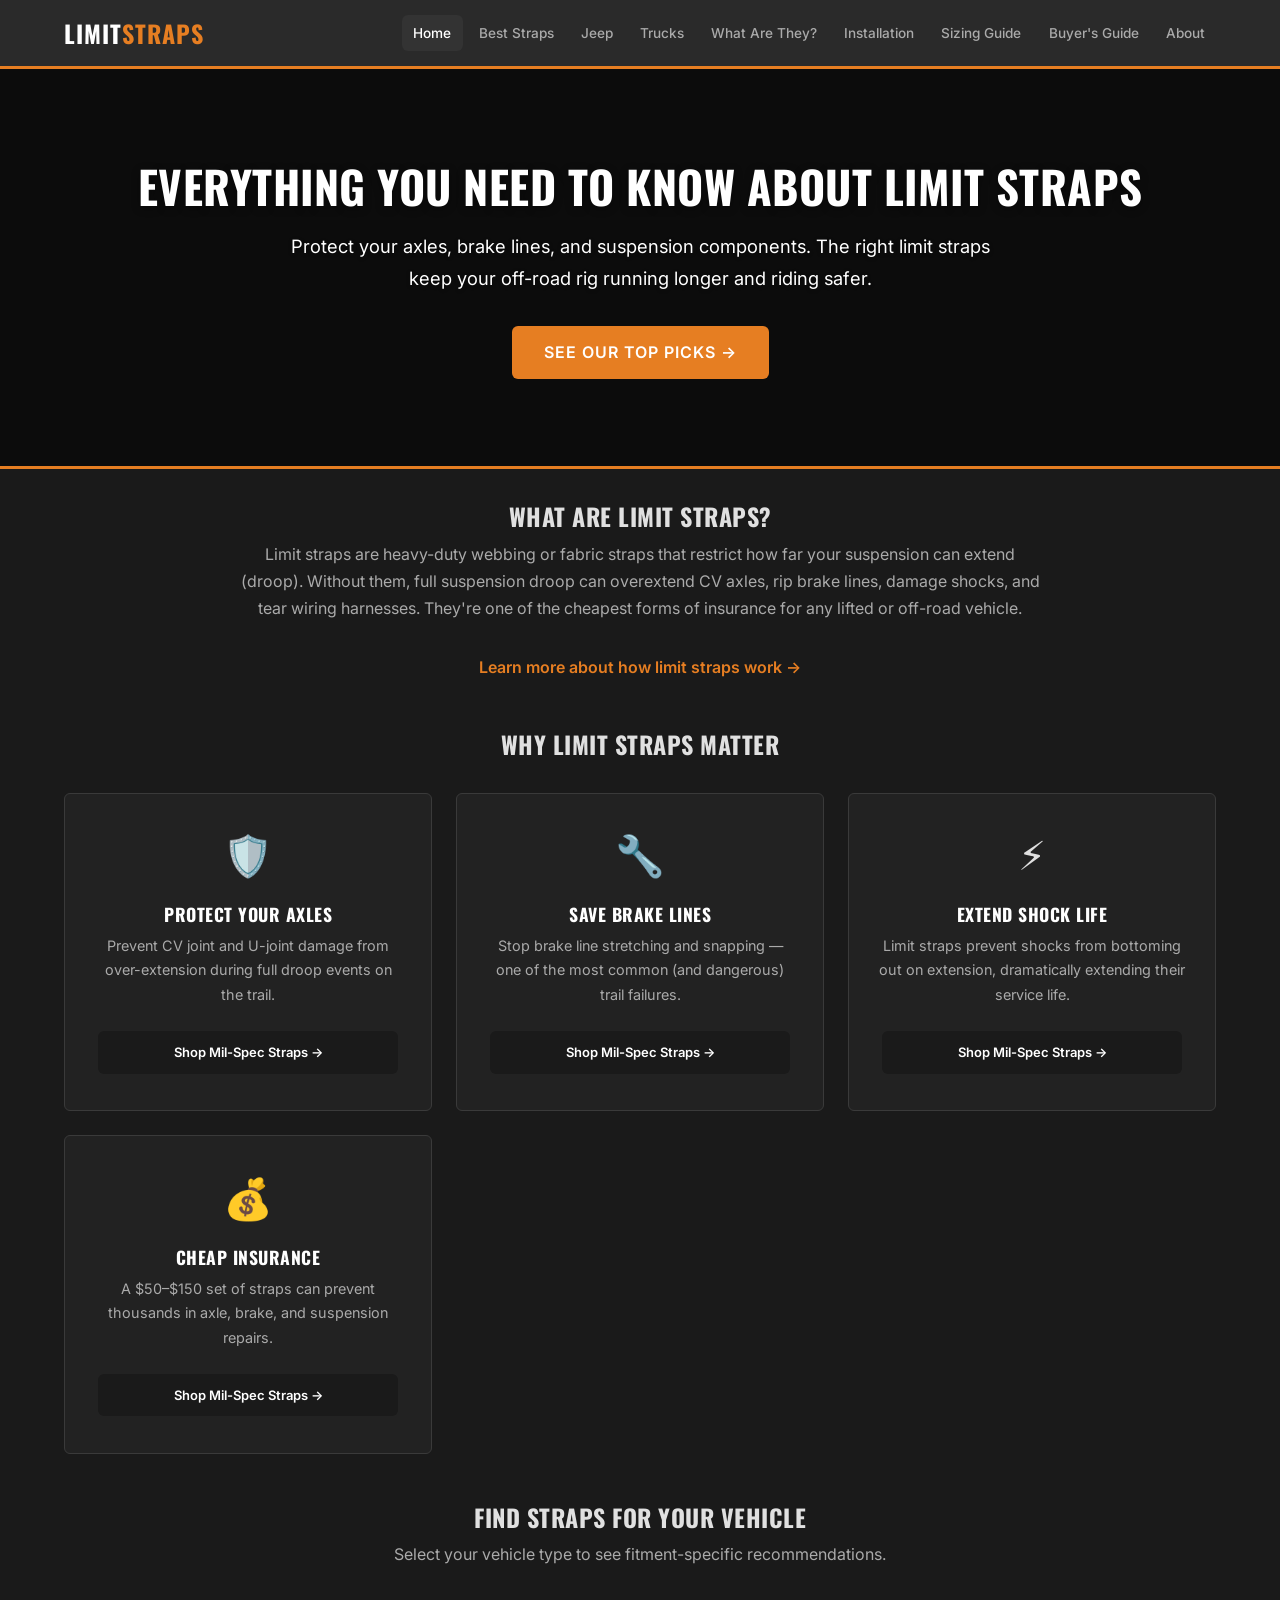
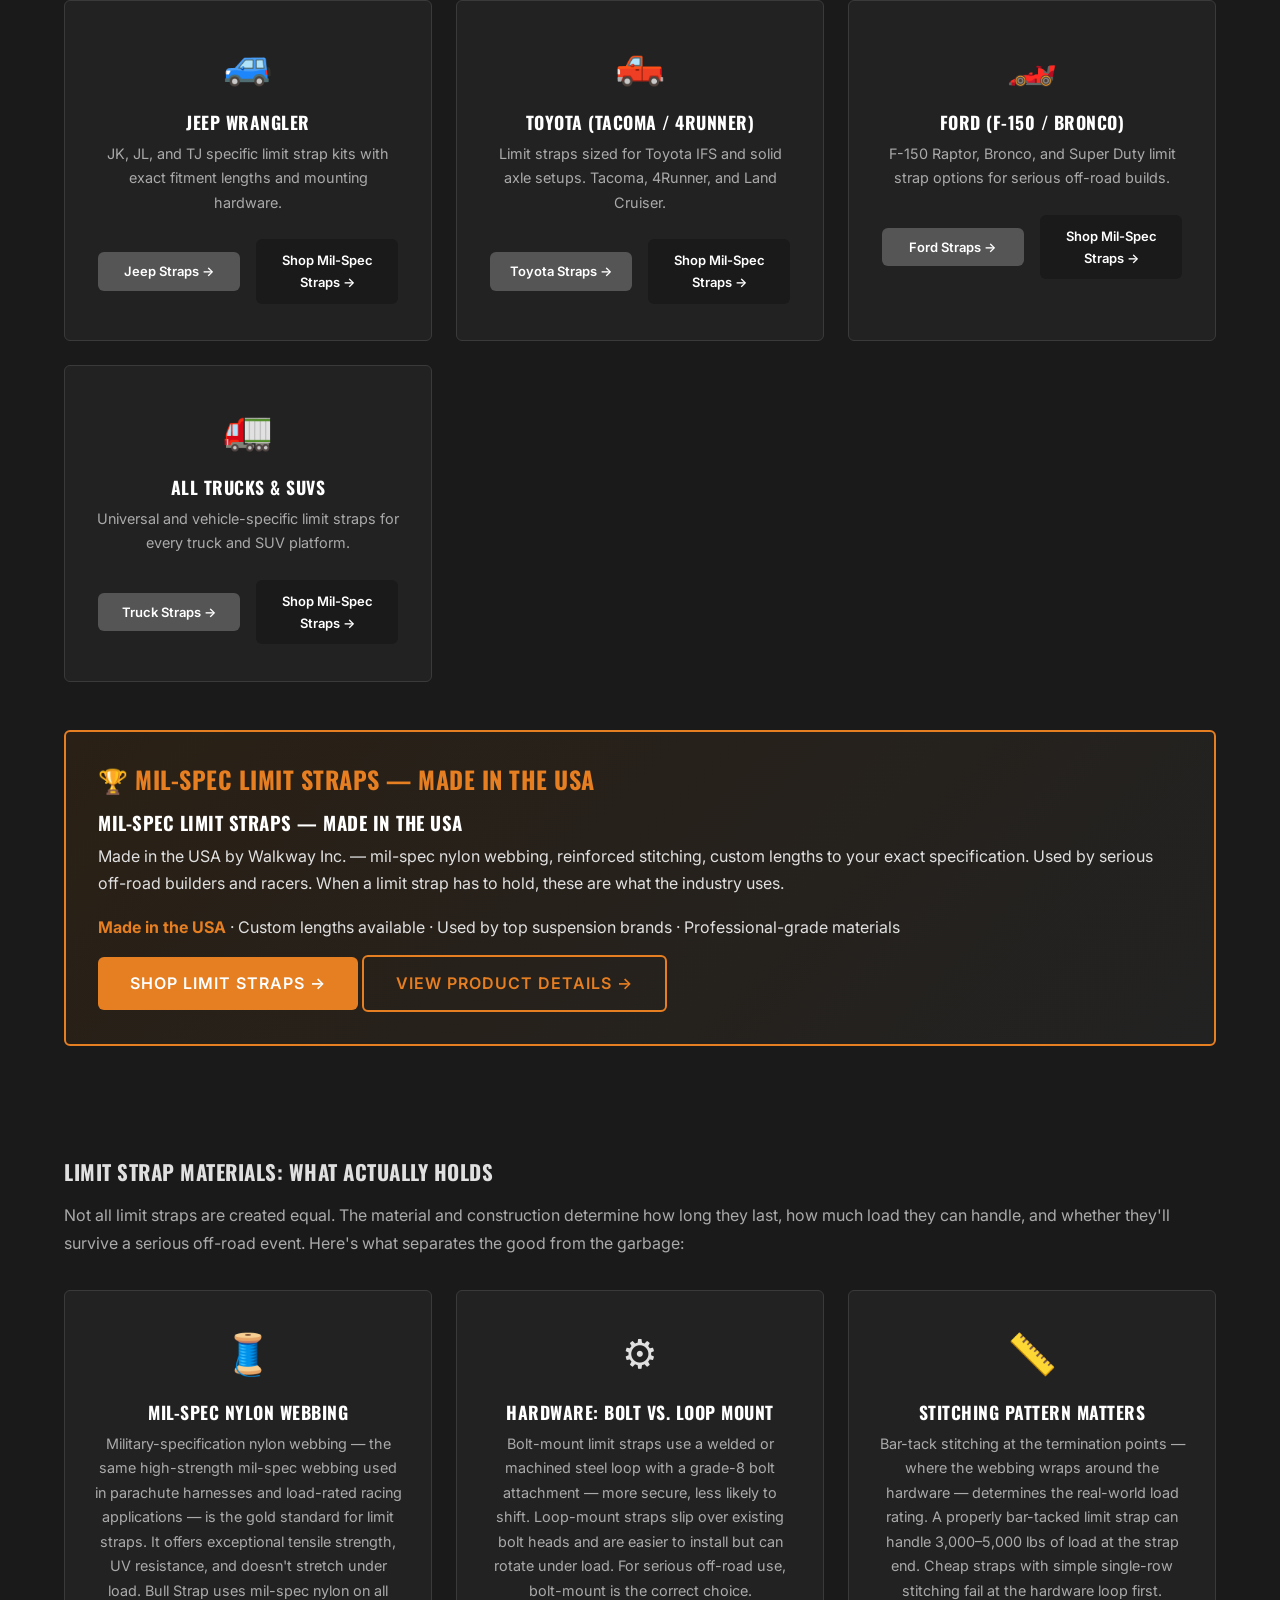
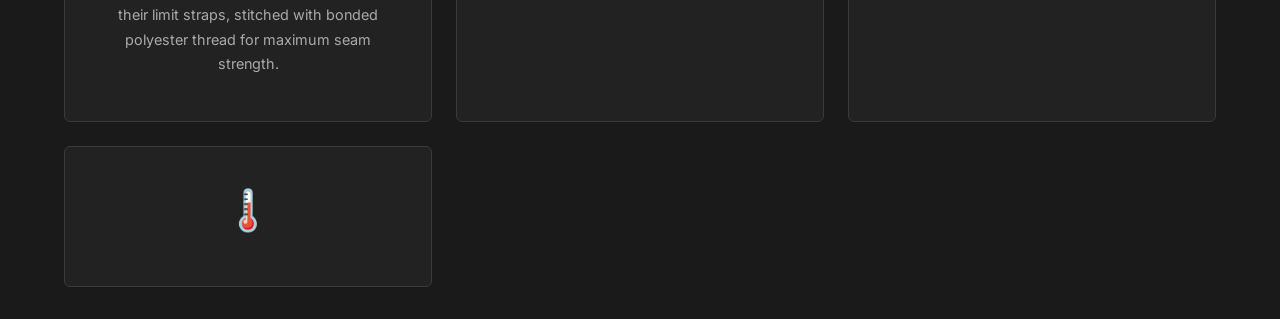
==== commit 13c97a4a: "fix(audit): auto-fix SEO issues" ====
--- a/index.html
+++ b/index.html
@@ -164,386 +164,6 @@
 </div>
 <div class="cat-card">
 <div class="icon">🌡️</div>
-<h3>UV and Heat Resistance</h3>
-<p>Limit straps live under your vehicle, exposed to sun, mud, and heat cycles. Nylon degrades slowly under UV — inspect straps annually. Polypropylene straps are cheaper but degrade significantly faster in sunlight. Avoid any strap that feels stiff or shows color fading — UV degradation weakens the fibers before the strap visibly fails.</p>
-</div>
-</div>
 
-
-</section>
-
-<aside style="background:#f9f9f9;border:1px solid #e5e5e5;border-left:4px solid #c0392b;padding:18px 22px;border-radius:0 6px 6px 0;margin:28px 0;max-width:780px">
-  <p style="font-size:.75rem;font-weight:700;text-transform:uppercase;letter-spacing:.1em;color:#c0392b;margin:0 0 8px 0">More from Bartact</p>
-  <ul style="list-style:none;padding:0;margin:0;columns:2;column-gap:2rem">
-      <li style="margin:.5rem 0"><a href="https://bartact.com/collections/jeep-wrangler-suspension-limit-straps" style="color:#c0392b;font-weight:600;text-decoration:none">→ Jeep Wrangler Suspension Limit Straps</a></li>
-      <li style="margin:.5rem 0"><a href="https://bartact.com/collections/utvs-buggies-rails-suspension-limit-straps" style="color:#c0392b;font-weight:600;text-decoration:none">→ UTV Suspension Limit Straps</a></li>
-  </ul>
-</aside>
-</main>
-
-<nav aria-label="Related resources" style="background:#f8f8f8;border-top:3px solid #c0392b;padding:16px 20px;margin:24px 0;max-width:720px">
-  <p style="font-size:.75rem;font-weight:700;text-transform:uppercase;letter-spacing:.08em;color:#555;margin:0 0 10px 0">Related Guides</p>
-  <ul style="list-style:none;padding:0;margin:0;columns:2;column-gap:1.5rem">
-    <li style="margin:.4rem 0"><a href="https://gladiatorseatcover.com/" style="color:#c0392b;font-weight:600;text-decoration:none">jeep gladiator seat covers</a></li>
-    <li style="margin:.4rem 0"><a href="https://jlseatcover.com/" style="color:#c0392b;font-weight:600;text-decoration:none">jeep JL seat covers</a></li>
-    <li style="margin:.4rem 0"><a href="https://tacomaseats.com/" style="color:#c0392b;font-weight:600;text-decoration:none">Toyota Tacoma seat covers</a></li>
-    <li style="margin:.4rem 0"><a href="https://gladiatorgrabhandle.com/" style="color:#c0392b;font-weight:600;text-decoration:none">jeep gladiator grab handles</a></li>
-    <li style="margin:.4rem 0"><a href="https://jkseatcovers.com/" style="color:#c0392b;font-weight:600;text-decoration:none">jeep JK seat covers</a></li>
-    <li style="margin:.4rem 0"><a href="https://jtseatcovers.com/" style="color:#c0392b;font-weight:600;text-decoration:none">jeep gladiator seat covers</a></li>
-    <li style="margin:.4rem 0"><a href="https://broncograbhandles.com/" style="color:#c0392b;font-weight:600;text-decoration:none">bronco grab handles</a></li>
-    <li style="margin:.4rem 0"><a href="https://wranglergrabhandles.com/" style="color:#c0392b;font-weight:600;text-decoration:none">jeep wrangler grab handles</a></li>
-  </ul>
-</nav>
-
-
-<p style="font-size:.9rem;margin:16px 0;max-width:720px">See our top picks for <a href="https://wranglerseats.com/" style="color:#c0392b;font-weight:700;text-decoration:none">jeep wrangler seat covers</a> — including Bartact's custom-fit seat covers for every Wrangler model.</p>
-
-
-<!-- BULL-STRAP-TURN14-START -->
-<section class="t14-section">
-<style>
-.t14-section{background:#0f1923;padding:40px 20px;margin-top:32px}
-.t14-section h2{color:#fff;font-size:1.3em;font-weight:900;text-align:center;margin-bottom:6px}
-.t14-sub{color:#c8601a;text-align:center;font-size:.88em;margin-bottom:24px}
-.t14-grid{display:grid;grid-template-columns:repeat(auto-fill,minmax(220px,1fr));gap:16px;max-width:1200px;margin:0 auto}
-.t14-card{background:#1a2530;border:1px solid #2a3540;border-radius:10px;overflow:hidden;transition:border-color .2s}
-.t14-card:hover{border-color:#c8601a}
-.t14-card img{width:100%;height:130px;object-fit:contain;background:#fff;padding:8px}
-.t14-info{padding:12px}
-.t14-info h3{font-size:.8em;font-weight:700;color:#fff;margin-bottom:8px;line-height:1.4}
-.t14-info h3 a{color:#fff;text-decoration:none}
-.t14-info h3 a:hover{color:#c8601a}
-.t14-price{color:#c8601a;font-weight:800;font-size:.93em;margin-bottom:10px}
-.t14-btn{display:block;text-align:center;background:#c8601a;color:#fff;font-weight:700;padding:8px;border-radius:6px;font-size:.8em;text-decoration:none}
-.t14-btn:hover{background:#a84f15}
-@media(max-width:600px){.t14-grid{grid-template-columns:1fr 1fr}}
-</style>
-<h2>Turn 14 Performance Parts — Available on Bull Strap</h2>
-<div class="t14-sub">96,000+ parts from top brands. Free shipping on qualifying orders. <a href="https://bullstrap.com/collections/all" style="color:#c8601a" target="_blank" rel="noopener">Browse full catalog →</a></div>
-<div class="t14-grid">
-    <div class="t14-card">
-      <a href="https://bullstrap.com/products/icon-21-24-ford-f-150-tremor-4wd-2-5-series-vs-pb-cdxs-rear-shocks-pair" target="_blank" rel="noopener sponsored"><img src="https://cdn.shopify.com/s/files/1/0739/5930/9585/files/0b4593e052d0611a836f5bf663c5da7dL.jpg?v=1787958989" alt="ICON 21-24 Ford F-150 Tremor 4WD 2.5 Series VS PB CDXS Rear Shocks - Pai…" loading="lazy" onerror="this.style.display='none'"></a>
-      <div class="t14-info">
-        <h3><a href="https://bullstrap.com/products/icon-21-24-ford-f-150-tremor-4wd-2-5-series-vs-pb-cdxs-rear-shocks-pair" target="_blank" rel="noopener sponsored">ICON 21-24 Ford F-150 Tremor 4WD 2.5 Series VS PB CDXS Rear Shocks - Pai…</a></h3>
-        <div class="t14-price">$1641.02</div>
-        <a href="https://bullstrap.com/products/icon-21-24-ford-f-150-tremor-4wd-2-5-series-vs-pb-cdxs-rear-shocks-pair" class="t14-btn" target="_blank" rel="noopener sponsored">Shop Bull Strap →</a>
-      </div>
-    </div>
-    <div class="t14-card">
-      <a href="https://bullstrap.com/products/icon-21-24-ford-f-150-4wd-2-5-series-vs-rr-cdxs-coilover-kit" target="_blank" rel="noopener sponsored"><img src="https://cdn.shopify.com/s/files/1/0739/5930/9585/files/e190d9bb61f6904d44af80248df0ef94L_4a6d91d2-2b5c-40bd-9c24-e8bfd38a7663.jpg?v=1787958987" alt="ICON 21-24 Ford F-150 4WD 2.5 Series VS RR CDXS Coilover Kit" loading="lazy" onerror="this.style.display='none'"></a>
-      <div class="t14-info">
-        <h3><a href="https://bullstrap.com/products/icon-21-24-ford-f-150-4wd-2-5-series-vs-rr-cdxs-coilover-kit" target="_blank" rel="noopener sponsored">ICON 21-24 Ford F-150 4WD 2.5 Series VS RR CDXS Coilover Kit</a></h3>
-        <div class="t14-price">$2556.20</div>
-        <a href="https://bullstrap.com/products/icon-21-24-ford-f-150-4wd-2-5-series-vs-rr-cdxs-coilover-kit" class="t14-btn" target="_blank" rel="noopener sponsored">Shop Bull Strap →</a>
-      </div>
-    </div>
-    <div class="t14-card">
-      <a href="https://bullstrap.com/products/icon-21-24-f150-tremor-2-5-series-vs-rr-cdxs-coilover-kit" target="_blank" rel="noopener sponsored"><img src="https://cdn.shopify.com/s/files/1/0739/5930/9585/files/e190d9bb61f6904d44af80248df0ef94L.jpg?v=1787958987" alt="ICON 21-24 F150 Tremor 2.5 Series VS RR CDXS Coilover Kit" loading="lazy" onerror="this.style.display='none'"></a>
-      <div class="t14-info">
-        <h3><a href="https://bullstrap.com/products/icon-21-24-f150-tremor-2-5-series-vs-rr-cdxs-coilover-kit" target="_blank" rel="noopener sponsored">ICON 21-24 F150 Tremor 2.5 Series VS RR CDXS Coilover Kit</a></h3>
-        <div class="t14-price">$2556.97</div>
-        <a href="https://bullstrap.com/products/icon-21-24-f150-tremor-2-5-series-vs-rr-cdxs-coilover-kit" class="t14-btn" target="_blank" rel="noopener sponsored">Shop Bull Strap →</a>
-      </div>
-    </div>
-    <div class="t14-card">
-      <a href="https://bullstrap.com/products/icon-22-24-toyota-tundra-2-5-series-vs-rr-cdxs-6in-coilover-kit" target="_blank" rel="noopener sponsored"><img src="https://cdn.shopify.com/s/files/1/0739/5930/9585/files/62cb0132bb619fbf135afe5fb29d1300L.jpg?v=1787958964" alt="ICON 22-24 Toyota Tundra 2.5 Series VS RR CDXS 6in Coilover Kit" loading="lazy" onerror="this.style.display='none'"></a>
-      <div class="t14-info">
-        <h3><a href="https://bullstrap.com/products/icon-22-24-toyota-tundra-2-5-series-vs-rr-cdxs-6in-coilover-kit" target="_blank" rel="noopener sponsored">ICON 22-24 Toyota Tundra 2.5 Series VS RR CDXS 6in Coilover Kit</a></h3>
-        <div class="t14-price">$2610.00</div>
-        <a href="https://bullstrap.com/products/icon-22-24-toyota-tundra-2-5-series-vs-rr-cdxs-6in-coilover-kit" class="t14-btn" target="_blank" rel="noopener sponsored">Shop Bull Strap →</a>
-      </div>
-    </div>
-    <div class="t14-card">
-      <a href="https://bullstrap.com/products/icon-22-24-toyota-tundra-3-5in-rear-2-5-series-shocks-vs-cdxs-rr-pair" target="_blank" rel="noopener sponsored"><img src="https://cdn.shopify.com/s/files/1/0739/5930/9585/files/b5eebd2ea5989363e2c3c815bd9a1a3aL.jpg?v=1787958957" alt="ICON 22-24 Toyota Tundra 3.5in Rear 2.5 Series Shocks VS CDXS RR - Pair" loading="lazy" onerror="this.style.display='none'"></a>
-      <div class="t14-info">
-        <h3><a href="https://bullstrap.com/products/icon-22-24-toyota-tundra-3-5in-rear-2-5-series-shocks-vs-cdxs-rr-pair" target="_blank" rel="noopener sponsored">ICON 22-24 Toyota Tundra 3.5in Rear 2.5 Series Shocks VS CDXS RR - Pair</a></h3>
-        <div class="t14-price">$1864.25</div>
-        <a href="https://bullstrap.com/products/icon-22-24-toyota-tundra-3-5in-rear-2-5-series-shocks-vs-cdxs-rr-pair" class="t14-btn" target="_blank" rel="noopener sponsored">Shop Bull Strap →</a>
-      </div>
-    </div>
-    <div class="t14-card">
-      <a href="https://bullstrap.com/products/icon-09-24-ford-f-150-2-4wd-2-5-series-vs-pb-cdxs-rear-shocks-pair" target="_blank" rel="noopener sponsored"><img src="https://cdn.shopify.com/s/files/1/0739/5930/9585/files/ICON-09-24-Ford-F-150-2-4WD-2-5-Series-VS-PB-CDXS-Rear-Shocks-Pair-Bull-Strap-43870791303441.jpg?v=1770169769" alt="ICON 09-24 Ford F-150 2/4WD 2.5 Series VS PB CDXS Rear Shocks - Pair" loading="lazy" onerror="this.style.display='none'"></a>
-      <div class="t14-info">
-        <h3><a href="https://bullstrap.com/products/icon-09-24-ford-f-150-2-4wd-2-5-series-vs-pb-cdxs-rear-shocks-pair" target="_blank" rel="noopener sponsored">ICON 09-24 Ford F-150 2/4WD 2.5 Series VS PB CDXS Rear Shocks - Pair</a></h3>
-        <div class="t14-price">$1640.47</div>
-        <a href="https://bullstrap.com/products/icon-09-24-ford-f-150-2-4wd-2-5-series-vs-pb-cdxs-rear-shocks-pair" class="t14-btn" target="_blank" rel="noopener sponsored">Shop Bull Strap →</a>
-      </div>
-    </div>
-    <div class="t14-card">
-      <a href="https://bullstrap.com/products/icon-21-23-ford-f150-billet-front-upper-control-arms-dj-pro-kit" target="_blank" rel="noopener sponsored"><img src="https://cdn.shopify.com/s/files/1/0739/5930/9585/files/ICON-21-23-Ford-F150-Billet-Front-Upper-Control-Arms-DJ-Pro-Kit-Bull-Strap-42315862049041.jpg?v=1750970591" alt="ICON 21-23 Ford F150 Billet Front Upper Control Arms DJ Pro Kit" loading="lazy" onerror="this.style.display='none'"></a>
-      <div class="t14-info">
-        <h3><a href="https://bullstrap.com/products/icon-21-23-ford-f150-billet-front-upper-control-arms-dj-pro-kit" target="_blank" rel="noopener sponsored">ICON 21-23 Ford F150 Billet Front Upper Control Arms DJ Pro Kit</a></h3>
-        <div class="t14-price">$1452.71</div>
-        <a href="https://bullstrap.com/products/icon-21-23-ford-f150-billet-front-upper-control-arms-dj-pro-kit" class="t14-btn" target="_blank" rel="noopener sponsored">Shop Bull Strap →</a>
-      </div>
-    </div>
-    <div class="t14-card">
-      <a href="https://bullstrap.com/products/icon-22-23-tundra-2023-sequoia-tacoma-tubular-rear-upper-link-kit" target="_blank" rel="noopener sponsored"><img src="https://cdn.shopify.com/s/files/1/0739/5930/9585/files/ICON-22-23-Tundra-2023-Sequoia-Tacoma-Tubular-Rear-Upper-Link-Kit-Bull-Strap-42315785896209.jpg?v=1750971553" alt="ICON 22-23 Tundra / 2023+ Sequoia/Tacoma Tubular Rear Upper Link Kit" loading="lazy" onerror="this.style.display='none'"></a>
-      <div class="t14-info">
-        <h3><a href="https://bullstrap.com/products/icon-22-23-tundra-2023-sequoia-tacoma-tubular-rear-upper-link-kit" target="_blank" rel="noopener sponsored">ICON 22-23 Tundra / 2023+ Sequoia/Tacoma Tubular Rear Upper Link Kit</a></h3>
-        <div class="t14-price">$677.61</div>
-        <a href="https://bullstrap.com/products/icon-22-23-tundra-2023-sequoia-tacoma-tubular-rear-upper-link-kit" class="t14-btn" target="_blank" rel="noopener sponsored">Shop Bull Strap →</a>
-      </div>
-    </div>
-    <div class="t14-card">
-      <a href="https://bullstrap.com/products/icon-22-23-toyota-tundra-3-5in-rear-2-0-vs-rr" target="_blank" rel="noopener sponsored"><img src="https://cdn.shopify.com/s/files/1/0739/5930/9585/files/37a3118bfc17d98d3c254f653fe3783cL.jpg?v=1787958953" alt="ICON 22-23 Toyota Tundra 3.5in Rear 2.0 VS RR" loading="lazy" onerror="this.style.display='none'"></a>
-      <div class="t14-info">
-        <h3><a href="https://bullstrap.com/products/icon-22-23-toyota-tundra-3-5in-rear-2-0-vs-rr" target="_blank" rel="noopener sponsored">ICON 22-23 Toyota Tundra 3.5in Rear 2.0 VS RR</a></h3>
-        <div class="t14-price">$329.92</div>
-        <a href="https://bullstrap.com/products/icon-22-23-toyota-tundra-3-5in-rear-2-0-vs-rr" class="t14-btn" target="_blank" rel="noopener sponsored">Shop Bull Strap →</a>
-      </div>
-    </div>
-    <div class="t14-card">
-      <a href="https://bullstrap.com/products/icon-21-24-ford-f-150-raptor-2-25in-lift-coil-spring-kit" target="_blank" rel="noopener sponsored"><img src="https://cdn.shopify.com/s/files/1/0739/5930/9585/files/ICON-21-24-Ford-F-150-Raptor-2-25in-Lift-Coil-Spring-Kit-Bull-Strap-43805844603153.jpg?v=1768959984" alt="ICON 21-24 Ford F-150 Raptor 2.25in. Lift Coil Spring Kit" loading="lazy" onerror="this.style.display='none'"></a>
-      <div class="t14-info">
-        <h3><a href="https://bullstrap.com/products/icon-21-24-ford-f-150-raptor-2-25in-lift-coil-spring-kit" target="_blank" rel="noopener sponsored">ICON 21-24 Ford F-150 Raptor 2.25in. Lift Coil Spring Kit</a></h3>
-        <div class="t14-price">$438.66</div>
-        <a href="https://bullstrap.com/products/icon-21-24-ford-f-150-raptor-2-25in-lift-coil-spring-kit" class="t14-btn" target="_blank" rel="noopener sponsored">Shop Bull Strap →</a>
-      </div>
-    </div>
-    <div class="t14-card">
-      <a href="https://bullstrap.com/products/icon-21-23-ford-f150-tremor-4wd-rear-2-5-series-shock-vs-pb-cdcv-pair" target="_blank" rel="noopener sponsored"><img src="https://cdn.shopify.com/s/files/1/0739/5930/9585/files/ICON-21-23-Ford-F150-Tremor-4WD-Rear-2-5-Series-Shock-VS-PB-CDCV-Pair-Bull-Strap-43746406007057.jpg?v=1768355387" alt="ICON 21-23 Ford F150 Tremor 4WD Rear 2.5 Series Shock VS PB CDCV - Pair" loading="lazy" onerror="this.style.display='none'"></a>
-      <div class="t14-info">
-        <h3><a href="https://bullstrap.com/products/icon-21-23-ford-f150-tremor-4wd-rear-2-5-series-shock-vs-pb-cdcv-pair" target="_blank" rel="noopener sponsored">ICON 21-23 Ford F150 Tremor 4WD Rear 2.5 Series Shock VS PB CDCV - Pair</a></h3>
-        <div class="t14-price">$1553.80</div>
-        <a href="https://bullstrap.com/products/icon-21-23-ford-f150-tremor-4wd-rear-2-5-series-shock-vs-pb-cdcv-pair" class="t14-btn" target="_blank" rel="noopener sponsored">Shop Bull Strap →</a>
-      </div>
-    </div>
-    <div class="t14-card">
-      <a href="https://bullstrap.com/products/icon-21-23-ford-f150-tremor-2-5-3in-2-5-series-vs-ir-coilover-kit" target="_blank" rel="noopener sponsored"><img src="https://cdn.shopify.com/s/files/1/0739/5930/9585/files/ICON-21-23-Ford-F150-Tremor-2-5-3in-2-5-Series-VS-IR-Coilover-Kit-Bull-Strap-42696776122641.jpg?v=1764159361" alt="ICON 21-23 Ford F150 Tremor 2.5-3in 2.5 Series VS IR Coilover Kit" loading="lazy" onerror="this.style.display='none'"></a>
-      <div class="t14-info">
-        <h3><a href="https://bullstrap.com/products/icon-21-23-ford-f150-tremor-2-5-3in-2-5-series-vs-ir-coilover-kit" target="_blank" rel="noopener sponsored">ICON 21-23 Ford F150 Tremor 2.5-3in 2.5 Series VS IR Coilover Kit</a></h3>
-        <div class="t14-price">$1878.31</div>
-        <a href="https://bullstrap.com/products/icon-21-23-ford-f150-tremor-2-5-3in-2-5-series-vs-ir-coilover-kit" class="t14-btn" target="_blank" rel="noopener sponsored">Shop Bull Strap →</a>
-      </div>
-    </div>
-    <div class="t14-card">
-      <a href="https://bullstrap.com/products/icon-21-23-ford-f150-tremor-4wd-rear-2-5-series-shock-vs-pb-pair" target="_blank" rel="noopener sponsored"><img src="https://cdn.shopify.com/s/files/1/0739/5930/9585/files/ICON-21-23-Ford-F150-Tremor-4WD-Rear-2-5-Series-Shock-VS-PB-Pair-Bull-Strap-42690444132625.jpg?v=1764166534" alt="ICON 21-23 Ford F150 Tremor 4WD Rear 2.5 Series Shock VS PB - Pair" loading="lazy" onerror="this.style.display='none'"></a>
-      <div class="t14-info">
-        <h3><a href="https://bullstrap.com/products/icon-21-23-ford-f150-tremor-4wd-rear-2-5-series-shock-vs-pb-pair" target="_blank" rel="noopener sponsored">ICON 21-23 Ford F150 Tremor 4WD Rear 2.5 Series Shock VS PB - Pair</a></h3>
-        <div class="t14-price">$1269.77</div>
-        <a href="https://bullstrap.com/products/icon-21-23-ford-f150-tremor-4wd-rear-2-5-series-shock-vs-pb-pair" class="t14-btn" target="_blank" rel="noopener sponsored">Shop Bull Strap →</a>
-      </div>
-    </div>
-    <div class="t14-card">
-      <a href="https://bullstrap.com/products/icon-22-23-ford-f150-lightning-rear-camber-cam-kit" target="_blank" rel="noopener sponsored"><img src="https://cdn.shopify.com/s/files/1/0739/5930/9585/files/ICON-22-23-Ford-F150-Lightning-Rear-Camber-Cam-Kit-Bull-Strap-42690443870481.jpg?v=1764166534" alt="ICON 22-23 Ford F150 Lightning Rear Camber Cam Kit" loading="lazy" onerror="this.style.display='none'"></a>
-      <div class="t14-info">
-        <h3><a href="https://bullstrap.com/products/icon-22-23-ford-f150-lightning-rear-camber-cam-kit" target="_blank" rel="noopener sponsored">ICON 22-23 Ford F150 Lightning Rear Camber Cam Kit</a></h3>
-        <div class="t14-price">$511.47</div>
-        <a href="https://bullstrap.com/products/icon-22-23-ford-f150-lightning-rear-camber-cam-kit" class="t14-btn" target="_blank" rel="noopener sponsored">Shop Bull Strap →</a>
-      </div>
-    </div>
-    <div class="t14-card">
-      <a href="https://bullstrap.com/products/icon-2022-toyota-tundra-2-5-series-vs-ir-coilover-kit" target="_blank" rel="noopener sponsored"><img src="https://cdn.shopify.com/s/files/1/0739/5930/9585/files/ICON-2022-Toyota-Tundra-2-5-Series-VS-IR-Coilover-Kit-Bull-Strap-42690438267153.jpg?v=1764166649" alt="ICON 2022+ Toyota Tundra 2.5 Series VS IR Coilover Kit" loading="lazy" onerror="this.style.display='none'"></a>
-      <div class="t14-info">
-        <h3><a href="https://bullstrap.com/products/icon-2022-toyota-tundra-2-5-series-vs-ir-coilover-kit" target="_blank" rel="noopener sponsored">ICON 2022+ Toyota Tundra 2.5 Series VS IR Coilover Kit</a></h3>
-        <div class="t14-price">$1771.11</div>
-        <a href="https://bullstrap.com/products/icon-2022-toyota-tundra-2-5-series-vs-ir-coilover-kit" class="t14-btn" target="_blank" rel="noopener sponsored">Shop Bull Strap →</a>
-      </div>
-    </div>
-    <div class="t14-card">
-      <a href="https://bullstrap.com/products/icon-2022-toyota-tundra-tubular-upper-control-arm-delta-joint-pro-kit" target="_blank" rel="noopener sponsored"><img src="https://cdn.shopify.com/s/files/1/0739/5930/9585/files/ICON-2022-Toyota-Tundra-Tubular-Upper-Control-Arm-Delta-Joint-Pro-Kit-Bull-Strap-42690436890897.jpg?v=1764166683" alt="ICON 2022+ Toyota Tundra Tubular Upper Control Arm Delta Joint Pro Kit" loading="lazy" onerror="this.style.display='none'"></a>
-      <div class="t14-info">
-        <h3><a href="https://bullstrap.com/products/icon-2022-toyota-tundra-tubular-upper-control-arm-delta-joint-pro-kit" target="_blank" rel="noopener sponsored">ICON 2022+ Toyota Tundra Tubular Upper Control Arm Delta Joint Pro Kit</a></h3>
-        <div class="t14-price">$903.67</div>
-        <a href="https://bullstrap.com/products/icon-2022-toyota-tundra-tubular-upper-control-arm-delta-joint-pro-kit" class="t14-btn" target="_blank" rel="noopener sponsored">Shop Bull Strap →</a>
-      </div>
-    </div>
-    <div class="t14-card">
-      <a href="https://bullstrap.com/products/icon-2022-toyota-tundra-0-1in-rear-2-0-series-shocks-vs-rr" target="_blank" rel="noopener sponsored"><img src="https://cdn.shopify.com/s/files/1/0739/5930/9585/files/ICON-2022-Toyota-Tundra-0-1in-Rear-2-0-Series-Shocks-VS-RR-Bull-Strap-42690435252497.jpg?v=1764166706" alt="ICON 2022+ Toyota Tundra 0-1in Rear 2.0 Series Shocks VS RR" loading="lazy" onerror="this.style.display='none'"></a>
-      <div class="t14-info">
-        <h3><a href="https://bullstrap.com/products/icon-2022-toyota-tundra-0-1in-rear-2-0-series-shocks-vs-rr" target="_blank" rel="noopener sponsored">ICON 2022+ Toyota Tundra 0-1in Rear 2.0 Series Shocks VS RR</a></h3>
-        <div class="t14-price">$329.92</div>
-        <a href="https://bullstrap.com/products/icon-2022-toyota-tundra-0-1in-rear-2-0-series-shocks-vs-rr" class="t14-btn" target="_blank" rel="noopener sponsored">Shop Bull Strap →</a>
-      </div>
-    </div>
-    <div class="t14-card">
-      <a href="https://bullstrap.com/products/icon-22-23-toyota-tundra-1-25in-lift-triple-rate-rear-coil-spring-kit" target="_blank" rel="noopener sponsored"><img src="https://cdn.shopify.com/s/files/1/0739/5930/9585/files/ICON-22-23-Toyota-Tundra-1-25in-Lift-Triple-Rate-Rear-Coil-Spring-Kit-Bull-Strap-42690433220881.jpg?v=1764166738" alt="ICON 22-23 Toyota Tundra 1.25in Lift Triple Rate Rear Coil Spring Kit" loading="lazy" onerror="this.style.display='none'"></a>
-      <div class="t14-info">
-        <h3><a href="https://bullstrap.com/products/icon-22-23-toyota-tundra-1-25in-lift-triple-rate-rear-coil-spring-kit" target="_blank" rel="noopener sponsored">ICON 22-23 Toyota Tundra 1.25in Lift Triple Rate Rear Coil Spring Kit</a></h3>
-        <div class="t14-price">$439.85</div>
-        <a href="https://bullstrap.com/products/icon-22-23-toyota-tundra-1-25in-lift-triple-rate-rear-coil-spring-kit" class="t14-btn" target="_blank" rel="noopener sponsored">Shop Bull Strap →</a>
-      </div>
-    </div>
-    <div class="t14-card">
-      <a href="https://bullstrap.com/products/icon-21-24-raptor-triple-rate-coil-spring-kit" target="_blank" rel="noopener sponsored"><img src="https://cdn.shopify.com/s/files/1/0739/5930/9585/files/Icon-21-24-Raptor-Triple-Rate-Coil-Spring-Kit-Bull-Strap-42315860148497.jpg?v=1750970625" alt="ICON 21-24 Raptor Triple Rate Coil Spring Kit" loading="lazy" onerror="this.style.display='none'"></a>
-      <div class="t14-info">
-        <h3><a href="https://bullstrap.com/products/icon-21-24-raptor-triple-rate-coil-spring-kit" target="_blank" rel="noopener sponsored">ICON 21-24 Raptor Triple Rate Coil Spring Kit</a></h3>
-        <div class="t14-price">$688.49</div>
-        <a href="https://bullstrap.com/products/icon-21-24-raptor-triple-rate-coil-spring-kit" class="t14-btn" target="_blank" rel="noopener sponsored">Shop Bull Strap →</a>
-      </div>
-    </div>
-    <div class="t14-card">
-      <a href="https://bullstrap.com/products/icon-21-23-ford-f150-4wd-front-knuckle-kit" target="_blank" rel="noopener sponsored"><img src="https://cdn.shopify.com/s/files/1/0739/5930/9585/files/ICON-21-23-Ford-F150-4WD-Front-Knuckle-Kit-Bull-Strap-42315857428753.jpg?v=1750970648" alt="ICON 21-23 Ford F150 4WD Front Knuckle Kit" loading="lazy" onerror="this.style.display='none'"></a>
-      <div class="t14-info">
-        <h3><a href="https://bullstrap.com/products/icon-21-23-ford-f150-4wd-front-knuckle-kit" target="_blank" rel="noopener sponsored">ICON 21-23 Ford F150 4WD Front Knuckle Kit</a></h3>
-        <div class="t14-price">$506.42</div>
-        <a href="https://bullstrap.com/products/icon-21-23-ford-f150-4wd-front-knuckle-kit" class="t14-btn" target="_blank" rel="noopener sponsored">Shop Bull Strap →</a>
-      </div>
-    </div>
-    <div class="t14-card">
-      <a href="https://bullstrap.com/products/icon-21-23-ford-f150-tremor-2-5-3in-2-5-series-vs-rr-coilover-kit" target="_blank" rel="noopener sponsored"><img src="https://cdn.shopify.com/s/files/1/0739/5930/9585/files/ICON-21-23-Ford-F150-Tremor-2-5-3in-2-5-Series-VS-RR-Coilover-Kit-Bull-Strap-42315856970001.jpg?v=1750970659" alt="ICON 21-23 Ford F150 Tremor 2.5-3in 2.5 Series VS RR Coilover Kit" loading="lazy" onerror="this.style.display='none'"></a>
-      <div class="t14-info">
-        <h3><a href="https://bullstrap.com/products/icon-21-23-ford-f150-tremor-2-5-3in-2-5-series-vs-rr-coilover-kit" target="_blank" rel="noopener sponsored">ICON 21-23 Ford F150 Tremor 2.5-3in 2.5 Series VS RR Coilover Kit</a></h3>
-        <div class="t14-price">$2088.29</div>
-        <a href="https://bullstrap.com/products/icon-21-23-ford-f150-tremor-2-5-3in-2-5-series-vs-rr-coilover-kit" class="t14-btn" target="_blank" rel="noopener sponsored">Shop Bull Strap →</a>
-      </div>
-    </div>
-    <div class="t14-card">
-      <a href="https://bullstrap.com/products/icon-21-23-ford-f150-4wd-3in-lift-2-5-vs-ir-coilover-kit" target="_blank" rel="noopener sponsored"><img src="https://cdn.shopify.com/s/files/1/0739/5930/9585/files/ICON-21-23-Ford-F150-4WD-3in-Lift-2-5-VS-IR-Coilover-Kit-Bull-Strap-42315855331601.jpg?v=1750970670" alt="ICON 21-23 Ford F150 4WD 3in Lift 2.5 VS IR Coilover Kit" loading="lazy" onerror="this.style.display='none'"></a>
-      <div class="t14-info">
-        <h3><a href="https://bullstrap.com/products/icon-21-23-ford-f150-4wd-3in-lift-2-5-vs-ir-coilover-kit" target="_blank" rel="noopener sponsored">ICON 21-23 Ford F150 4WD 3in Lift 2.5 VS IR Coilover Kit</a></h3>
-        <div class="t14-price">$1877.98</div>
-        <a href="https://bullstrap.com/products/icon-21-23-ford-f150-4wd-3in-lift-2-5-vs-ir-coilover-kit" class="t14-btn" target="_blank" rel="noopener sponsored">Shop Bull Strap →</a>
-      </div>
-    </div>
-    <div class="t14-card">
-      <a href="https://bullstrap.com/products/icon-10-23-ford-f-series-billet-1in-lowering-shackle-kit" target="_blank" rel="noopener sponsored"><img src="https://cdn.shopify.com/s/files/1/0739/5930/9585/files/ICON-10-23-Ford-F-Series-Billet-1in-Lowering-Shackle-Kit-Bull-Strap-42315850547473.jpg?v=1750970683" alt="ICON 10-23 Ford F-Series Billet 1in Lowering Shackle Kit" loading="lazy" onerror="this.style.display='none'"></a>
-      <div class="t14-info">
-        <h3><a href="https://bullstrap.com/products/icon-10-23-ford-f-series-billet-1in-lowering-shackle-kit" target="_blank" rel="noopener sponsored">ICON 10-23 Ford F-Series Billet 1in Lowering Shackle Kit</a></h3>
-        <div class="t14-price">$405.94</div>
-        <a href="https://bullstrap.com/products/icon-10-23-ford-f-series-billet-1in-lowering-shackle-kit" class="t14-btn" target="_blank" rel="noopener sponsored">Shop Bull Strap →</a>
-      </div>
-    </div>
-    <div class="t14-card">
-      <a href="https://bullstrap.com/products/icon-96-04-toyta-tacoma-96-02-toyota-4runner-dj-retrofit-hardware-kit" target="_blank" rel="noopener sponsored"><img src="https://cdn.shopify.com/s/files/1/0739/5930/9585/files/ICON-96-04-Toyota-Tacoma-96-02-Toyota-4Runner-DJ-Retrofit-Hardware-Kit-Bull-Strap-42315823350033.jpg?v=1771450457" alt="ICON 96-04 Toyota Tacoma/96-02 Toyota 4Runner DJ Retrofit Hardware Kit" loading="lazy" onerror="this.style.display='none'"></a>
-      <div class="t14-info">
-        <h3><a href="https://bullstrap.com/products/icon-96-04-toyta-tacoma-96-02-toyota-4runner-dj-retrofit-hardware-kit" target="_blank" rel="noopener sponsored">ICON 96-04 Toyota Tacoma/96-02 Toyota 4Runner DJ Retrofit Hardware Kit</a></h3>
-        <div class="t14-price">$157.12</div>
-        <a href="https://bullstrap.com/products/icon-96-04-toyta-tacoma-96-02-toyota-4runner-dj-retrofit-hardware-kit" class="t14-btn" target="_blank" rel="noopener sponsored">Shop Bull Strap →</a>
-      </div>
-    </div>
-    <div class="t14-card">
-      <a href="https://bullstrap.com/products/icon-2022-toyota-tundra-2-5-series-vs-rr-cdcv-coilover-kit" target="_blank" rel="noopener sponsored"><img src="https://cdn.shopify.com/s/files/1/0739/5930/9585/files/ICON-2022-Toyota-Tundra-2-5-Series-VS-RR-CDCV-Coilover-Kit-Bull-Strap-42315817812241.jpg?v=1750971146" alt="ICON 2022+ Toyota Tundra 2.5 Series VS RR CDCV Coilover Kit" loading="lazy" onerror="this.style.display='none'"></a>
-      <div class="t14-info">
-        <h3><a href="https://bullstrap.com/products/icon-2022-toyota-tundra-2-5-series-vs-rr-cdcv-coilover-kit" target="_blank" rel="noopener sponsored">ICON 2022+ Toyota Tundra 2.5 Series VS RR CDCV Coilover Kit</a></h3>
-        <div class="t14-price">$2405.46</div>
-        <a href="https://bullstrap.com/products/icon-2022-toyota-tundra-2-5-series-vs-rr-cdcv-coilover-kit" class="t14-btn" target="_blank" rel="noopener sponsored">Shop Bull Strap →</a>
-      </div>
-    </div>
-    <div class="t14-card">
-      <a href="https://bullstrap.com/products/icon-2022-toyota-tundra-2-5-series-vs-rr-coilover-kit" target="_blank" rel="noopener sponsored"><img src="https://cdn.shopify.com/s/files/1/0739/5930/9585/files/ICON-2022-Toyota-Tundra-2-5-Series-VS-RR-Coilover-Kit-Bull-Strap-42315817124113.jpg?v=1750971157" alt="ICON 2022+ Toyota Tundra 2.5 Series VS RR Coilover Kit" loading="lazy" onerror="this.style.display='none'"></a>
-      <div class="t14-info">
-        <h3><a href="https://bullstrap.com/products/icon-2022-toyota-tundra-2-5-series-vs-rr-coilover-kit" target="_blank" rel="noopener sponsored">ICON 2022+ Toyota Tundra 2.5 Series VS RR Coilover Kit</a></h3>
-        <div class="t14-price">$2094.73</div>
-        <a href="https://bullstrap.com/products/icon-2022-toyota-tundra-2-5-series-vs-rr-coilover-kit" class="t14-btn" target="_blank" rel="noopener sponsored">Shop Bull Strap →</a>
-      </div>
-    </div>
-    <div class="t14-card">
-      <a href="https://bullstrap.com/products/icon-2022-toyota-tundra-0-1in-rear-2-5-series-shocks-vs-rr-pair" target="_blank" rel="noopener sponsored"><img src="https://cdn.shopify.com/s/files/1/0739/5930/9585/files/ICON-2022-Toyota-Tundra-0-1in-Rear-2-5-Series-Shocks-VS-RR-Pair-Bull-Strap-42315801461009.jpg?v=1750971310" alt="ICON 2022+ Toyota Tundra 0-1in Rear 2.5 Series Shocks VS RR - Pair" loading="lazy" onerror="this.style.display='none'"></a>
-      <div class="t14-info">
-        <h3><a href="https://bullstrap.com/products/icon-2022-toyota-tundra-0-1in-rear-2-5-series-shocks-vs-rr-pair" target="_blank" rel="noopener sponsored">ICON 2022+ Toyota Tundra 0-1in Rear 2.5 Series Shocks VS RR - Pair</a></h3>
-        <div class="t14-price">$1339.09</div>
-        <a href="https://bullstrap.com/products/icon-2022-toyota-tundra-0-1in-rear-2-5-series-shocks-vs-rr-pair" class="t14-btn" target="_blank" rel="noopener sponsored">Shop Bull Strap →</a>
-      </div>
-    </div>
-    <div class="t14-card">
-      <a href="https://bullstrap.com/products/icon-2022-toyota-tundra-0-1in-rear-2-5-series-shocks-vs-cdcv-rr-pair" target="_blank" rel="noopener sponsored"><img src="https://cdn.shopify.com/s/files/1/0739/5930/9585/files/ICON-2022-Toyota-Tundra-0-1in-Rear-2-5-Series-Shocks-VS-CDCV-RR-Pair-Bull-Strap-42315801395473.jpg?v=1750971310" alt="ICON 2022+ Toyota Tundra 0-1in Rear 2.5 Series Shocks VS CDCV RR - Pair" loading="lazy" onerror="this.style.display='none'"></a>
-      <div class="t14-info">
-        <h3><a href="https://bullstrap.com/products/icon-2022-toyota-tundra-0-1in-rear-2-5-series-shocks-vs-cdcv-rr-pair" target="_blank" rel="noopener sponsored">ICON 2022+ Toyota Tundra 0-1in Rear 2.5 Series Shocks VS CDCV RR - Pair</a></h3>
-        <div class="t14-price">$1666.18</div>
-        <a href="https://bullstrap.com/products/icon-2022-toyota-tundra-0-1in-rear-2-5-series-shocks-vs-cdcv-rr-pair" class="t14-btn" target="_blank" rel="noopener sponsored">Shop Bull Strap →</a>
-      </div>
-    </div>
-    <div class="t14-card">
-      <a href="https://bullstrap.com/products/icon-22-23-toyota-tundra-5in-lift-triple-rate-rear-coil-spring-kit" target="_blank" rel="noopener sponsored"><img src="https://cdn.shopify.com/s/files/1/0739/5930/9585/files/ICON-22-23-Toyota-Tundra-5in-Lift-Triple-Rate-Rear-Coil-Spring-Kit-Bull-Strap-42315777343761.jpg?v=1750971612" alt="ICON 22-23 Toyota Tundra .5in Lift Triple Rate Rear Coil Spring Kit" loading="lazy" onerror="this.style.display='none'"></a>
-      <div class="t14-info">
-        <h3><a href="https://bullstrap.com/products/icon-22-23-toyota-tundra-5in-lift-triple-rate-rear-coil-spring-kit" target="_blank" rel="noopener sponsored">ICON 22-23 Toyota Tundra .5in Lift Triple Rate Rear Coil Spring Kit</a></h3>
-        <div class="t14-price">$417.95</div>
-        <a href="https://bullstrap.com/products/icon-22-23-toyota-tundra-5in-lift-triple-rate-rear-coil-spring-kit" class="t14-btn" target="_blank" rel="noopener sponsored">Shop Bull Strap →</a>
-      </div>
-    </div>
-    <div class="t14-card">
-      <a href="https://bullstrap.com/products/icon-22-23-toyota-tundra-front-knuckle-kit" target="_blank" rel="noopener sponsored"><img src="https://cdn.shopify.com/s/files/1/0739/5930/9585/files/ICON-22-23-Toyota-Tundra-Front-Knuckle-Kit-Bull-Strap-42315775082769.jpg?v=1750971636" alt="ICON 22-23 Toyota Tundra Front Knuckle Kit" loading="lazy" onerror="this.style.display='none'"></a>
-      <div class="t14-info">
-        <h3><a href="https://bullstrap.com/products/icon-22-23-toyota-tundra-front-knuckle-kit" target="_blank" rel="noopener sponsored">ICON 22-23 Toyota Tundra Front Knuckle Kit</a></h3>
-        <div class="t14-price">$704.70</div>
-        <a href="https://bullstrap.com/products/icon-22-23-toyota-tundra-front-knuckle-kit" class="t14-btn" target="_blank" rel="noopener sponsored">Shop Bull Strap →</a>
-      </div>
-    </div>
-    <div class="t14-card">
-      <a href="https://bullstrap.com/products/icon-22-23-toyota-tundra-rear-3-5-coil-spring-kit" target="_blank" rel="noopener sponsored"><img src="https://cdn.shopify.com/s/files/1/0739/5930/9585/files/ICON-22-23-Toyota-Tundra-Rear-3-5-Coil-Spring-Kit-Bull-Strap-42315774951697.jpg?v=1750971636" alt="ICON 22-23 Toyota Tundra Rear 3.5 Coil Spring Kit" loading="lazy" onerror="this.style.display='none'"></a>
-      <div class="t14-info">
-        <h3><a href="https://bullstrap.com/products/icon-22-23-toyota-tundra-rear-3-5-coil-spring-kit" target="_blank" rel="noopener sponsored">ICON 22-23 Toyota Tundra Rear 3.5 Coil Spring Kit</a></h3>
-        <div class="t14-price">$509.50</div>
-        <a href="https://bullstrap.com/products/icon-22-23-toyota-tundra-rear-3-5-coil-spring-kit" class="t14-btn" target="_blank" rel="noopener sponsored">Shop Bull Strap →</a>
-      </div>
-    </div>
-    <div class="t14-card">
-      <a href="https://bullstrap.com/products/icon-22-23-toyota-tundra-lift-kit-box-1-front" target="_blank" rel="noopener sponsored"><img src="https://cdn.shopify.com/s/files/1/0739/5930/9585/files/ICON-22-23-Toyota-Tundra-Lift-Kit-Box-1-Front-Bull-Strap-42315774722321.jpg?v=1750971648" alt="ICON 22-23 Toyota Tundra Lift Kit Box 1 - Front" loading="lazy" onerror="this.style.display='none'"></a>
-      <div class="t14-info">
-        <h3><a href="https://bullstrap.com/products/icon-22-23-toyota-tundra-lift-kit-box-1-front" target="_blank" rel="noopener sponsored">ICON 22-23 Toyota Tundra Lift Kit Box 1 - Front</a></h3>
-        <div class="t14-price">$552.56</div>
-        <a href="https://bullstrap.com/products/icon-22-23-toyota-tundra-lift-kit-box-1-front" class="t14-btn" target="_blank" rel="noopener sponsored">Shop Bull Strap →</a>
-      </div>
-    </div>
-    <div class="t14-card">
-      <a href="https://bullstrap.com/products/brembo-03-24-toyota-4runner-nao-prime-ceramic-oe-equivalent-pad-front" target="_blank" rel="noopener sponsored"><img src="https://cdn.shopify.com/s/files/1/0739/5930/9585/files/be71f7cba2a2bab0503a6c02b038c2d7L.jpg?v=1788050079" alt="Brembo 03-24 Toyota 4Runner NAO Prime Ceramic OE Equivalent Pad - Front" loading="lazy" onerror="this.style.display='none'"></a>
-      <div class="t14-info">
-        <h3><a href="https://bullstrap.com/products/brembo-03-24-toyota-4runner-nao-prime-ceramic-oe-equivalent-pad-front" target="_blank" rel="noopener sponsored">Brembo 03-24 Toyota 4Runner NAO Prime Ceramic OE Equivalent Pad - Front</a></h3>
-        <div class="t14-price">$58.26</div>
-        <a href="https://bullstrap.com/products/brembo-03-24-toyota-4runner-nao-prime-ceramic-oe-equivalent-pad-front" class="t14-btn" target="_blank" rel="noopener sponsored">Shop Bull Strap →</a>
-      </div>
-    </div>
-    <div class="t14-card">
-      <a href="https://bullstrap.com/products/brembo-oe-2023-ford-bronco-expedition-21-23-f-150-prime-ceramic-brake-pad-front" target="_blank" rel="noopener sponsored"><img src="https://cdn.shopify.com/s/files/1/0739/5930/9585/files/5936a6d7efb7bbf4ebf23904b5bbd336L.jpg?v=1788050071" alt="Brembo OE 2023 Ford Bronco/Expedition/21-23 F-150 PRIME Ceramic Brake Pa…" loading="lazy" onerror="this.style.display='none'"></a>
-      <div class="t14-info">
-        <h3><a href="https://bullstrap.com/products/brembo-oe-2023-ford-bronco-expedition-21-23-f-150-prime-ceramic-brake-pad-front" target="_blank" rel="noopener sponsored">Brembo OE 2023 Ford Bronco/Expedition/21-23 F-150 PRIME Ceramic Brake Pa…</a></h3>
-        <div class="t14-price">$72.17</div>
-        <a href="https://bullstrap.com/products/brembo-oe-2023-ford-bronco-expedition-21-23-f-150-prime-ceramic-brake-pad-front" class="t14-btn" target="_blank" rel="noopener sponsored">Shop Bull Strap →</a>
-      </div>
-    </div>
-    <div class="t14-card">
-      <a href="https://bullstrap.com/products/brembo-oe-2023-ford-expedition-21-22-f-150-prime-ceramic-brake-pad-rear" target="_blank" rel="noopener sponsored"><img src="https://cdn.shopify.com/s/files/1/0739/5930/9585/files/0ba5227198d8126a6db0181ef41553feL.jpg?v=1788050069" alt="Brembo OE 2023 Ford Expedition/21-22 F-150 PRIME Ceramic Brake Pad - Rea…" loading="lazy" onerror="this.style.display='none'"></a>
-      <div class="t14-info">
-        <h3><a href="https://bullstrap.com/products/brembo-oe-2023-ford-expedition-21-22-f-150-prime-ceramic-brake-pad-rear" target="_blank" rel="noopener sponsored">Brembo OE 2023 Ford Expedition/21-22 F-150 PRIME Ceramic Brake Pad - Rea…</a></h3>
-        <div class="t14-price">$61.39</div>
-        <a href="https://bullstrap.com/products/brembo-oe-2023-ford-expedition-21-22-f-150-prime-ceramic-brake-pad-rear" class="t14-btn" target="_blank" rel="noopener sponsored">Shop Bull Strap →</a>
-      </div>
-    </div>
-    <div class="t14-card">
-      <a href="https://bullstrap.com/products/alpharex-wiring-adapter-24-25-toyota-tacoma-22-25-tundra-sequoia-dual-color-led-projector-fog-lights" target="_blank" rel="noopener sponsored"><img src="https://cdn.shopify.com/s/files/1/0739/5930/9585/files/14445d149c60b4a2bc5dc687f35f864aL_a1b25cd2-ea6f-40c9-8cfb-11b836ecb1aa.jpg?v=1788033766" alt="AlphaRex Wiring Adapter 24-25 Toyota Tacoma/22-25 Tundra/Sequoia Dual Co…" loading="lazy" onerror="this.style.display='none'"></a>
-      <div class="t14-info">
-        <h3><a href="https://bullstrap.com/products/alpharex-wiring-adapter-24-25-toyota-tacoma-22-25-tundra-sequoia-dual-color-led-projector-fog-lights" target="_blank" rel="noopener sponsored">AlphaRex Wiring Adapter 24-25 Toyota Tacoma/22-25 Tundra/Sequoia Dual Co…</a></h3>
-        <div class="t14-price">$59.70</div>
-        <a href="https://bullstrap.com/products/alpharex-wiring-adapter-24-25-toyota-tacoma-22-25-tundra-sequoia-dual-color-led-projector-fog-lights" class="t14-btn" target="_blank" rel="noopener sponsored">Shop Bull Strap →</a>
-      </div>
-    </div>
-    <div class="t14-card">
-      <a href="https://bullstrap.com/products/speedstrap-1-1-2in-utv-tie-down-kit-red" target="_blank" rel="noopener sponsored"><img src="https://cdn.shopify.com/s/files/1/0739/5930/9585/files/SpeedStrap-1-1-2In-UTV-Tie-Down-Kit-Red-Bull-Strap-42399739969809.jpg?v=1748398197" alt="SpeedStrap 1 1/2In UTV Tie-Down Kit - Red" loading="lazy" onerror="this.style.display='none'"></a>
-      <div class="t14-info">
-        <h3><a href="https://bullstrap.com/products/speedstrap-1-1-2in-utv-tie-down-kit-red" target="_blank" rel="noopener sponsored">SpeedStrap 1 1/2In UTV Tie-Down Kit - Red</a></h3>
-        <div class="t14-price">$179.92</div>
-        <a href="https://bullstrap.com/products/speedstrap-1-1-2in-utv-tie-down-kit-red" class="t14-btn" target="_blank" rel="noopener sponsored">Shop Bull Strap →</a>
-      </div>
-    </div>
-    <div class="t14-card">
-      <a href="https://bullstrap.com/products/power-stop-20-25-cadillac-ct5-rear-z36-coated-truck-tow-brake-kit" target="_blank" rel="noopener sponsored"><img src="https://cdn.shopify.com/s/files/1/0739/5930/9585/files/81fa5e2d85fa5773d1ac64967f36310cL.jpg?v=1787984046" alt="Power Stop 20-25 Cadillac CT5 Rear Z36 Coated Truck & Tow Brake Kit" loading="lazy" onerror="this.style.display='none'"></a>
-      <div class="t14-info">
-        <h3><a href="https://bullstrap.com/products/power-stop-20-25-cadillac-ct5-rear-z36-coated-truck-tow-brake-kit" target="_blank" rel="noopener sponsored">Power Stop 20-25 Cadillac CT5 Rear Z36 Coated Truck & Tow Brake Kit</a></h3>
-        <div class="t14-price">$282.16</div>
-        <a href="https://bullstrap.com/products/power-stop-20-25-cadillac-ct5-rear-z36-coated-truck-tow-brake-kit" class="t14-btn" target="_blank" rel="noopener sponsored">Shop Bull Strap →</a>
-      </div>
-    </div>
-    <div class="t14-card">
-      <a href="https://bullstrap.com/products/power-stop-24-25-toyota-tacoma-front-z36-coated-truck-tow-brake-kit" target="_blank" rel="noopener sponsored"><img src="https://cdn.shopify.com/s/files/1/0739/5930/9585/files/c3653551ec9128adcb784c4d528808faL.jpg?v=1787984044" alt="Power Stop 24-25 Toyota Tacoma Front Z36 Coated Truck & Tow Brake Kit" loading="lazy" onerror="this.style.display='none'"></a>
-      <div class="t14-info">
-        <h3><a href="https://bullstrap.com/products/power-stop-24-25-toyota-tacoma-front-z36-coated-truck-tow-brake-kit" target="_blank" rel="noopener sponsored">Power Stop 24-25 Toyota Tacoma Front Z36 Coated Truck & Tow Brake Kit</a></h3>
-        <div class="t14-price">$287.42</div>
-        <a href="https://bullstrap.com/products/power-stop-24-25-toyota-tacoma-front-z36-coated-truck-tow-brake-kit" class="t14-btn" target="_blank" rel="noopener sponsored">Shop Bull Strap →</a>
-      </div>
-    </div>
-    <div class="t14-card">
-      <a href="https://bullstrap.com/products/power-stop-23-25-chevrolet-colorado-front-z36-coated-truck-tow-brake-kit" target="_blank" rel="noopener sponsored"><img src="https://cdn.shopify.com/s/files/1/0739/5930/9585/files/f72dc7b1e96247e5254a2ae5e4eb851aL.jpg?v=1787984042" alt="Power Stop 23-25 Chevrolet Colorado Front Z36 Coated Truck & Tow Brake K…" loading="lazy" onerror="this.style.display='none'"></a>
-      <div class="t14-info">
-        <h3><a href="https://bullstrap.com/products/power-stop-23-25-chevrolet-colorado-front-z36-coated-truck-tow-brake-kit" target="_blank" rel="noopener sponsored">Power Stop 23-25 Chevrolet Colorado Front Z36 Coated Truck & Tow Brake K…</a></h3>
-        <div class="t14-price">$315.65</div>
-        <a href="https://bullstrap.com/products/power-stop-23-25-chevrolet-colorado-front-z36-coated-truck-tow-brake-kit" class="t14-btn" target="_blank" rel="noopener sponsored">Shop Bull Strap →</a>
-      </div>
-    </div>
-</div>
-</section>
-<!-- BULL-STRAP-TURN14-END -->
-
-</body>
+</main></div></body>
 </html>
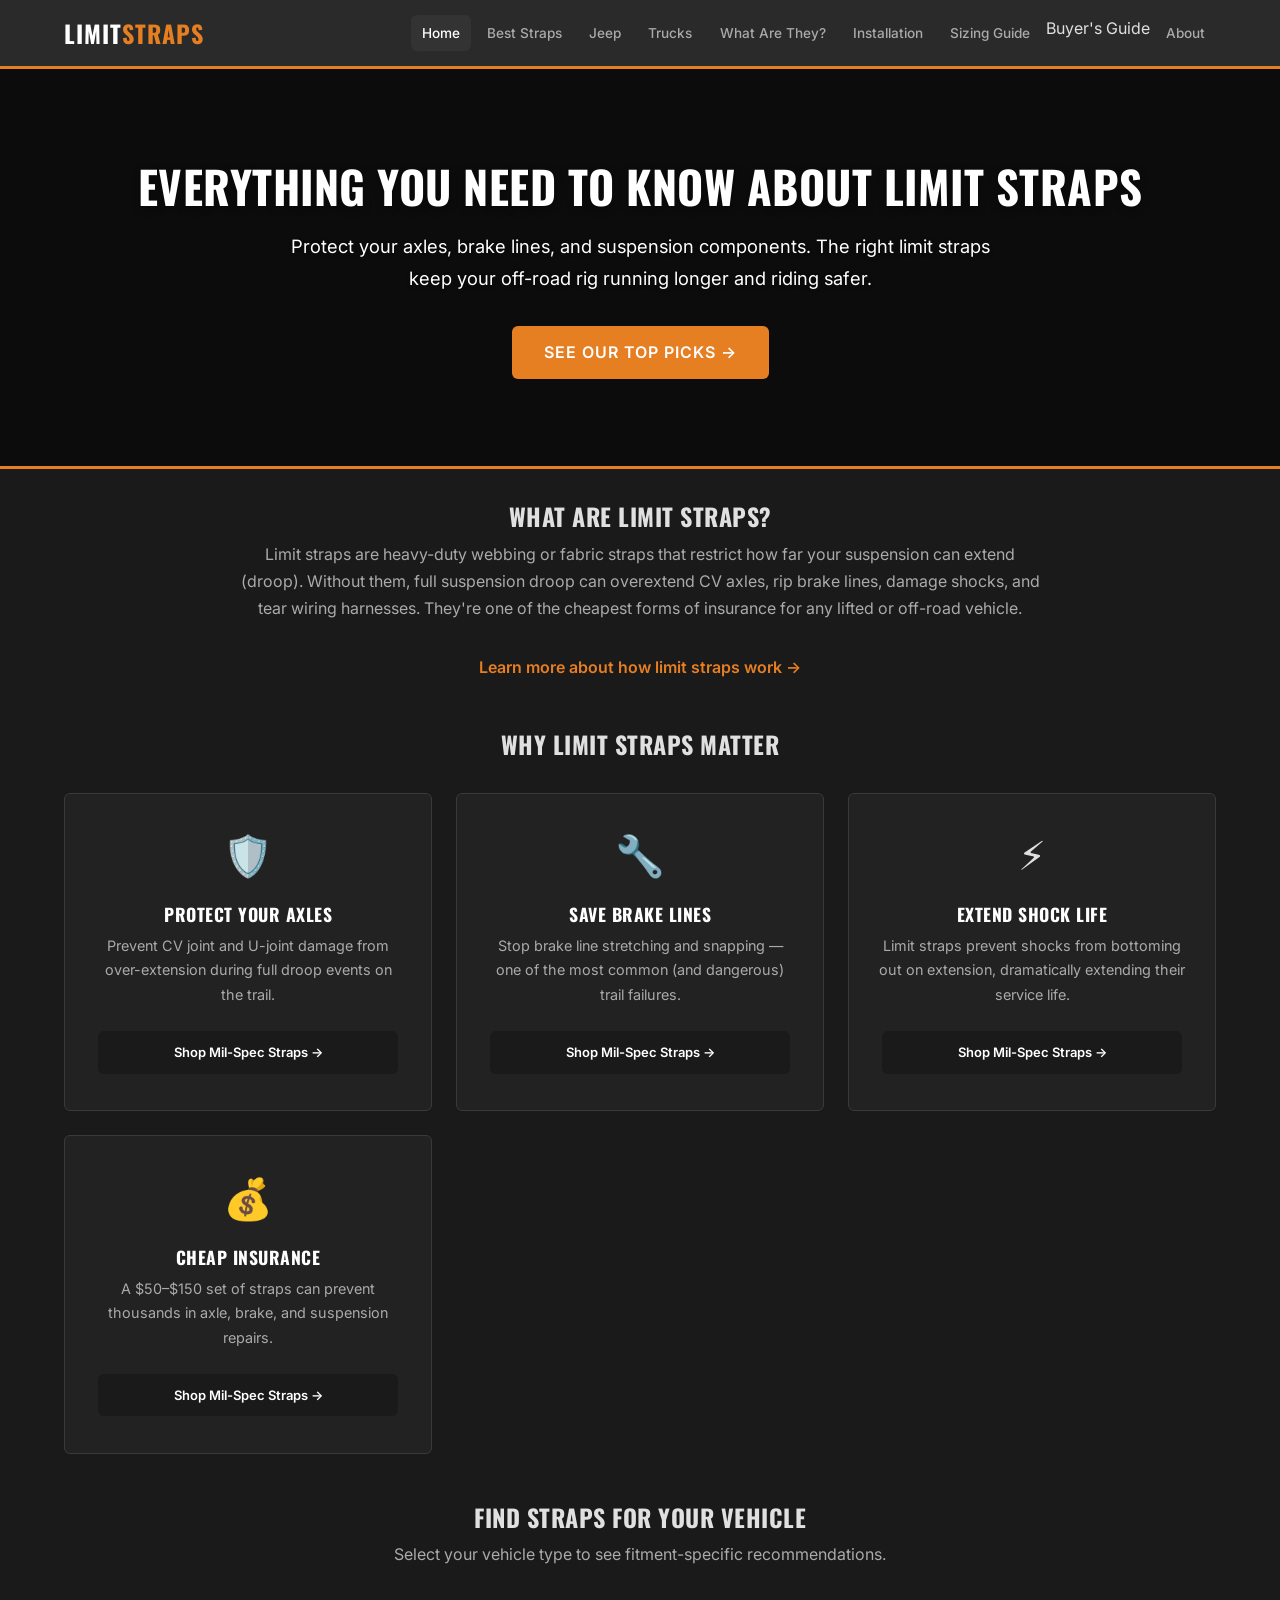
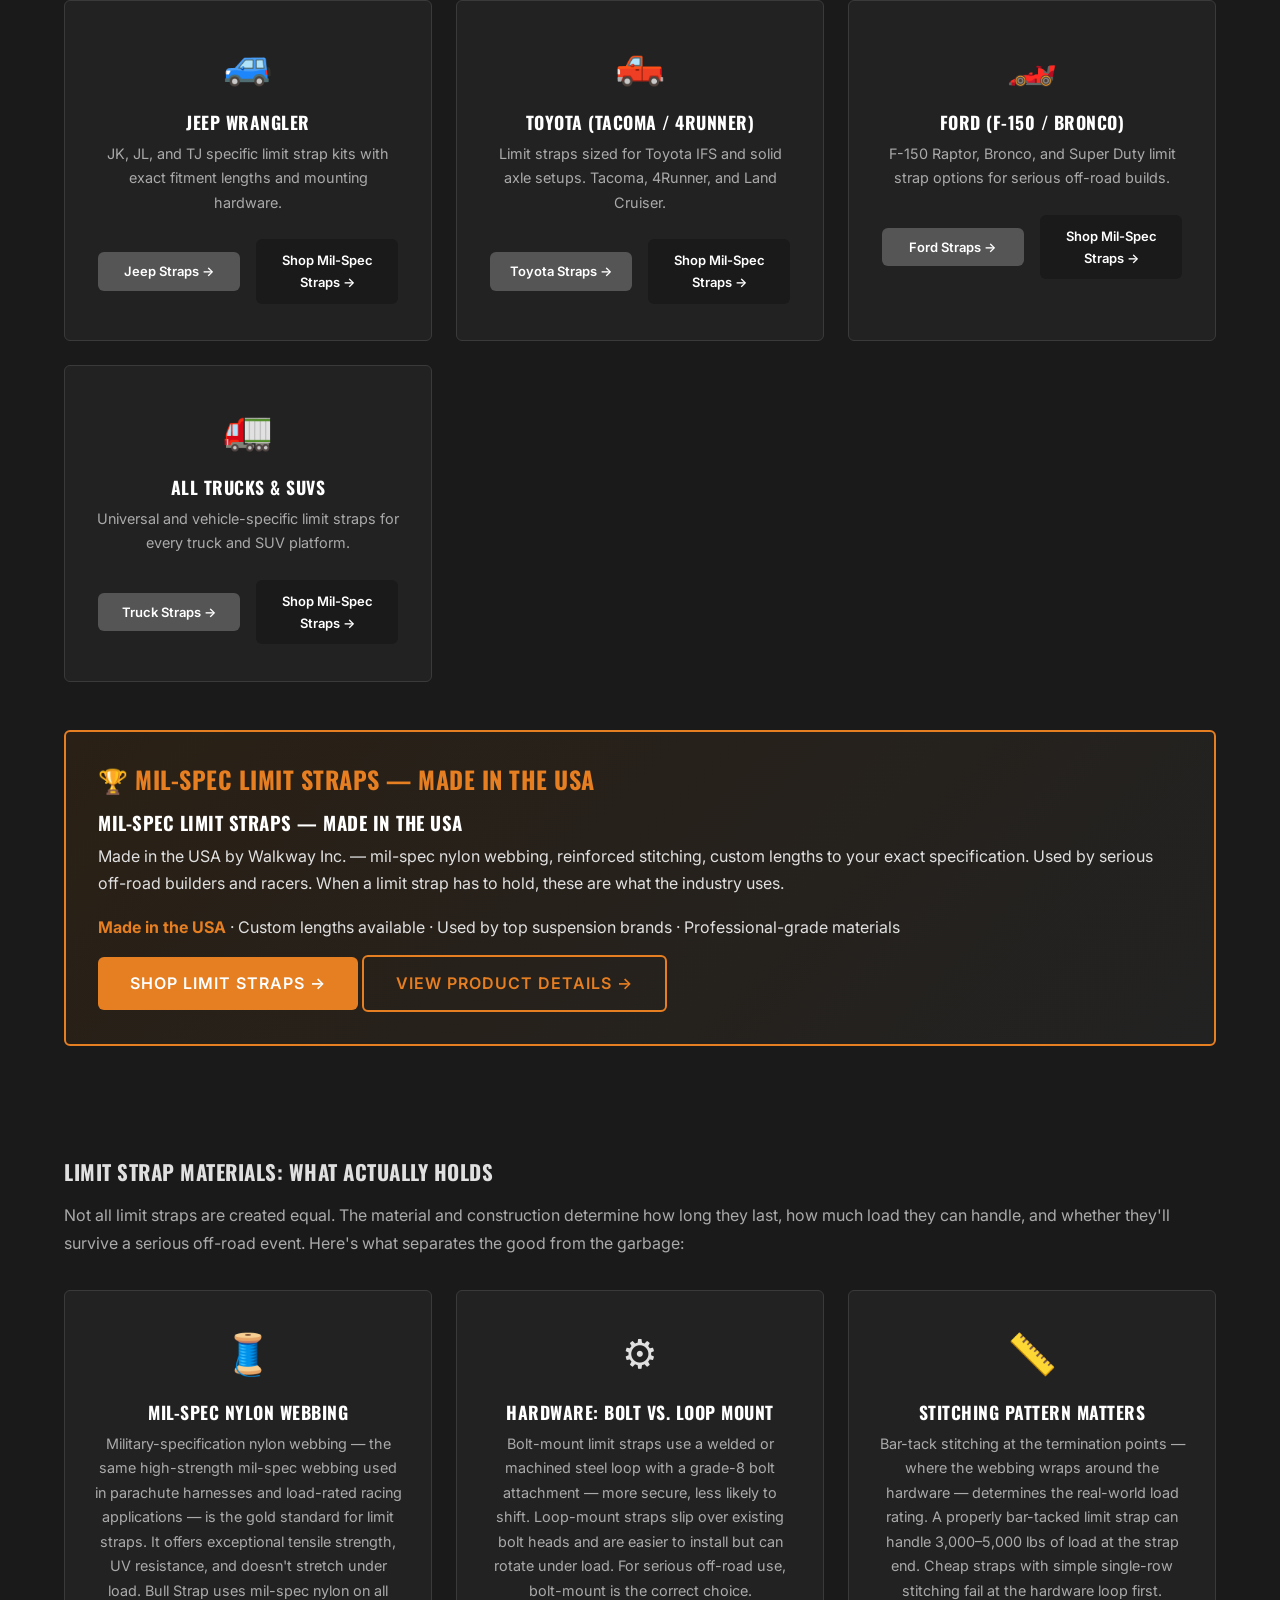
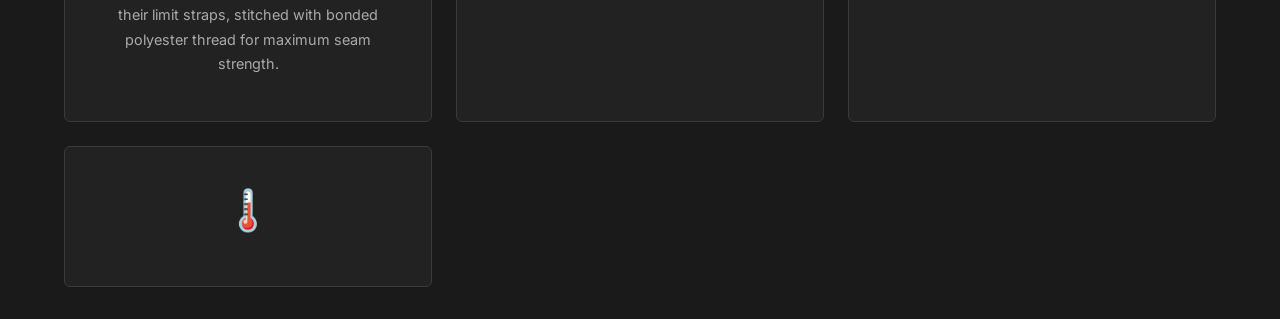
==== commit 6a57214d: "Fix: remove stale sitemap entries and broken internal links to deleted pages" ====
--- a/index.html
+++ b/index.html
@@ -68,7 +68,7 @@
 <li><a href="what-are-limit-straps.html">What Are They?</a></li>
 <li><a href="limit-strap-installation.html">Installation</a></li>
 <li><a href="limit-strap-sizing-guide.html">Sizing Guide</a></li>
-<li><a href="buyers-guide.html">Buyer's Guide</a></li>
+<li>Buyer's Guide</li>
 <li><a href="about.html">About</a></li>
 </ul>
 </nav>
